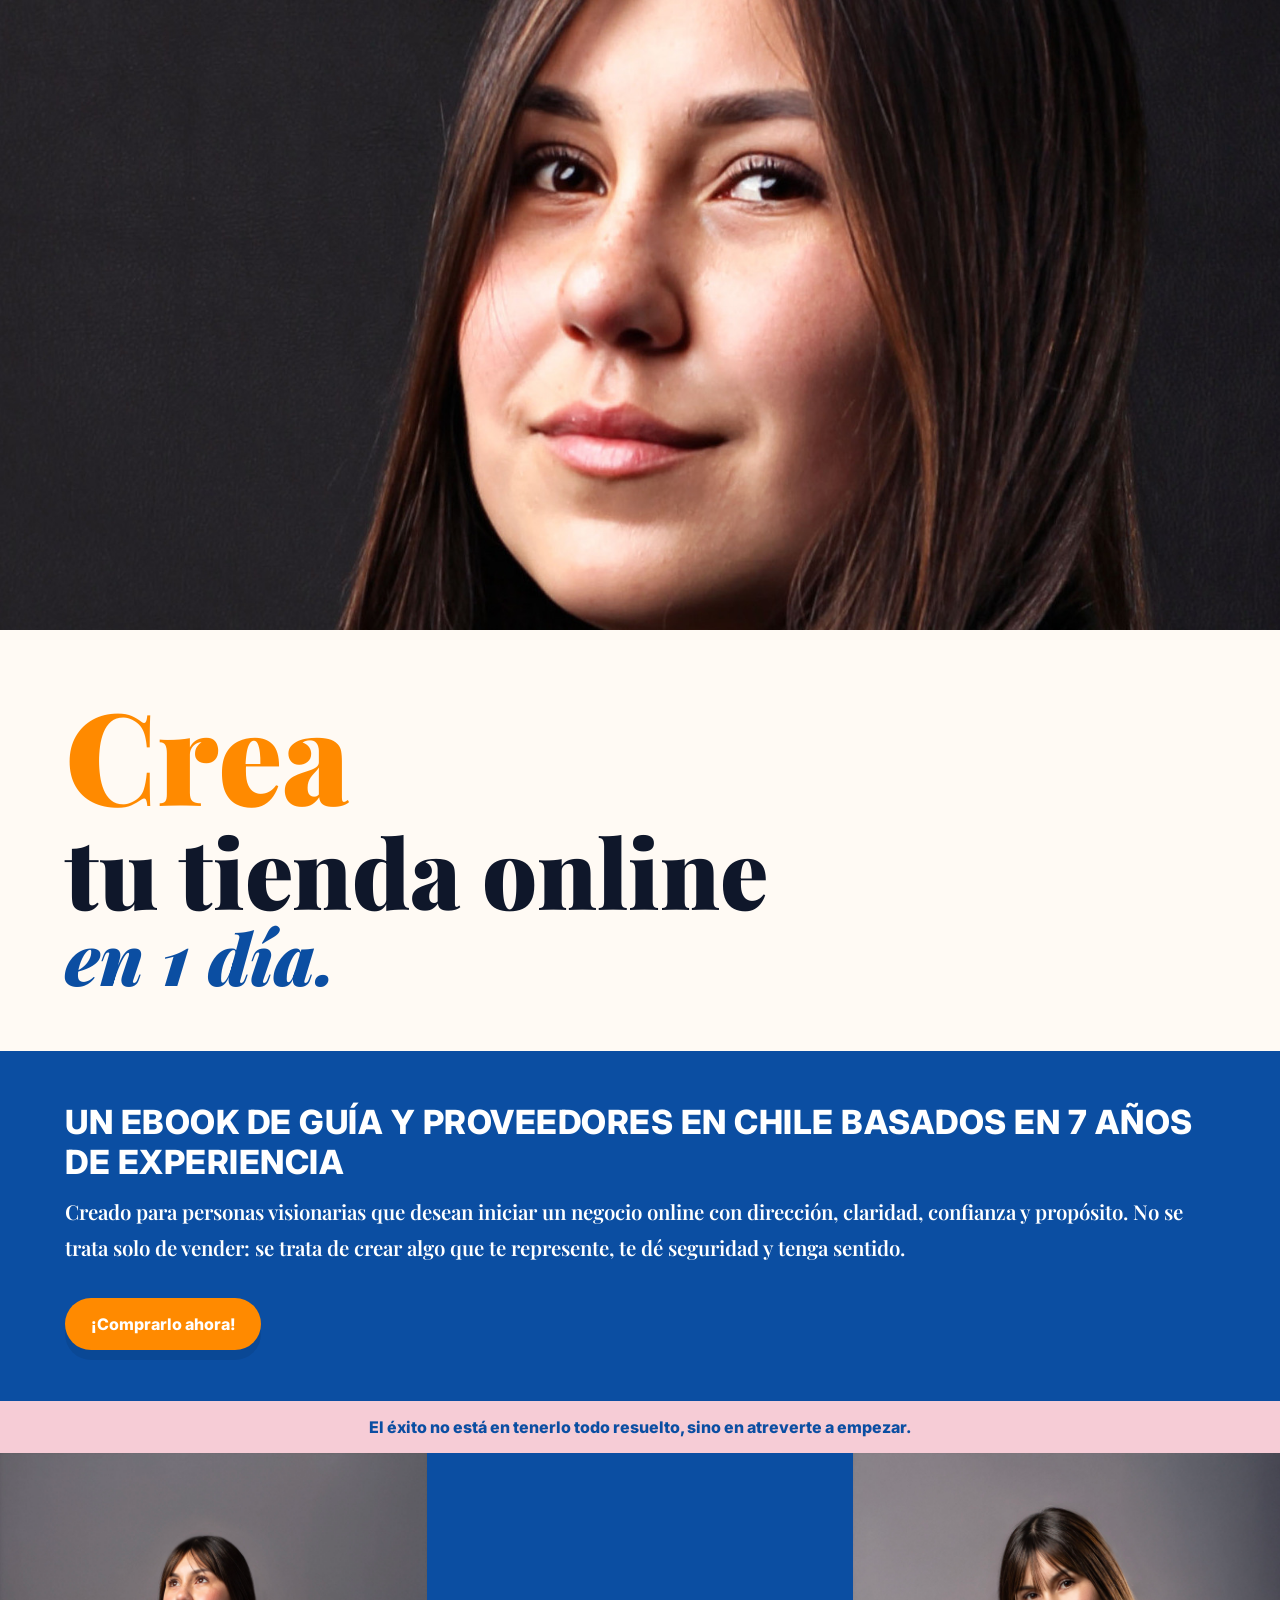
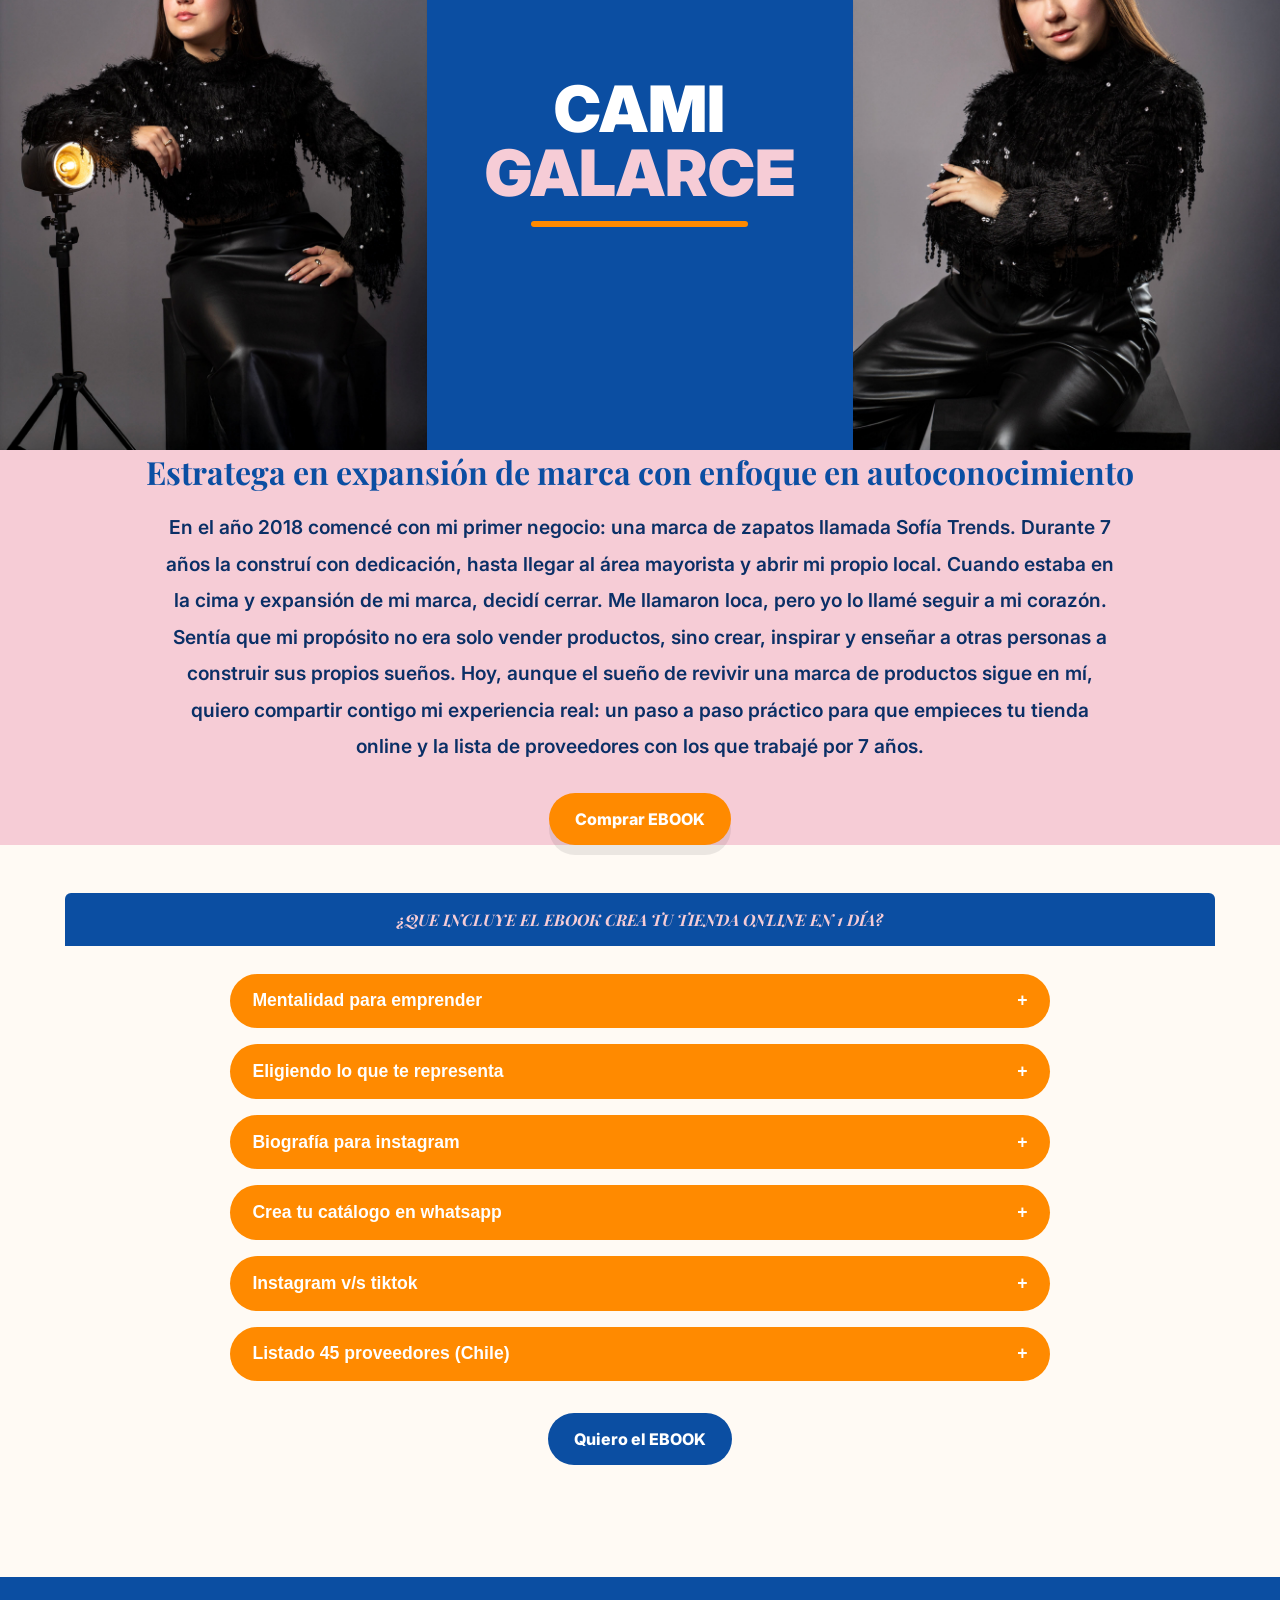
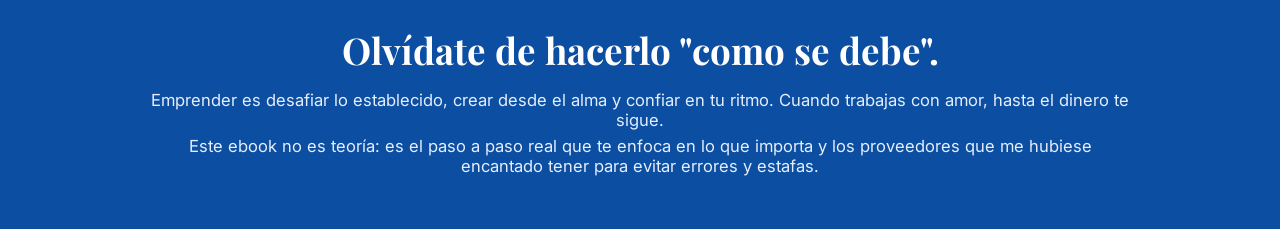
==== index.html @ 48a6717d "Margen y paddin" ====
<!DOCTYPE html>
<html lang="es">

<head>
  <meta charset="UTF-8" />
  <meta name="viewport" content="width=device-width, initial-scale=1" />
  <title>Crea tu tienda online en 1 día</title>
  <link
    href="https://fonts.googleapis.com/css2?family=Playfair+Display:wght@600;700&family=Inter:wght@400;600;700;800&display=swap"
    rel="stylesheet">
  <style>
    :root {
      --azul: #0B4EA2;
      --rosa: #F6CCD6;
      --naranja: #FF8A00;
      --crema: #FFFAF4;
      --crema: #FFFAF4;
      --crema: #FFFAF4;
      --azul-osc: #0A397B;
      --blanco: #ffffff;
      --negro: #0f172a;
      --hero-focus-x: 90%;
    }

    * { box-sizing: border-box }
    html, body { margin: 0; padding: 0 }

    body {
      font-family: 'Inter', system-ui, Segoe UI, Roboto, Arial, sans-serif;
      background: var(--crema);
      color: var(--negro);
    }

    h1, h2, h3 {
      font-family: 'Playfair Display', serif;
      margin: 0
    }

    .wrap { max-width: 1150px; margin-inline: auto;}

    /* ===== HERO ===== */
    .hero {
      position: relative;
      width: 100%;
      height: 70vh;
      overflow: hidden;
    }

    .hero img.bg {
      position: absolute;
      inset: 0;
      width: 100%;
      height: 100%;
      object-fit: cover;
      object-position: var(--hero-focus-x) center;
      z-index: -1;
    }

    /* Elimina overlay y texto superpuesto del hero original */
    .hero::after { display:none !important; }
    .hero .hero-content { display:none !important; }

    /* ===== TEXTO DEBAJO DEL HERO ===== */
    .hero-text {
      text-align: left;
      padding: 3.5rem 0;
      background: transparent;
    }

    .hero-title {
      font-family: 'Playfair Display', serif;
      font-weight: 900;
      line-height: 1.05;
    }
    .hero-title span { display:block; }
    .hero-title .big { font-size: clamp(6rem, 10vw, 8rem); color: var(--naranja); }
    .hero-title .mid { font-size: clamp(4.8rem, 8vw, 6rem); color: #0f172a; }
    .hero-title .script { font-style: italic; font-size: clamp(3rem, 6vw, 4.4rem); color: var(--azul); }

    /* BLOQUE AZUL CON TEXTO Y CTA */
    .blue-block {
      background: var(--azul);
      color: var(--blanco);
      padding: 3.2rem 0
    }

    .blue-block h2 {
      font-family: Inter, system-ui, sans-serif;
      font-weight: 800;
      letter-spacing: .5px;
      text-transform: uppercase;
      font-size: clamp(1.4rem, 2.6vw, 2.2rem);
    }

    .blue-block p {
      font-family: 'Playfair Display', serif;
      font-weight: 600;
      font-size: clamp(1.1rem, 1.6vw, 1.35rem);
      line-height: 1.75;
      margin: .75rem 0 2rem
    }

    .btn {
      display: inline-block;
      padding: 1rem 1.6rem;
      border-radius: 9999px;
      font-weight: 800;
      text-decoration: none
    }

    .btn-orange {
      background: var(--naranja);
      color: var(--blanco);
      box-shadow: 0 10px 0 rgba(0, 0, 0, .08)
    }

    /* BANDA TRES COLUMNAS */

    .strip-top { background: var(--rosa); color: var(--azul); font-weight: 800; text-align: center; padding: 1rem 0 }
    .triptych { display: grid; grid-template-columns: 1fr 1fr 1fr; gap: 0; align-items: stretch }
    .triptych .panel { min-height: 520px }
    .triptych img { width: 100%; height: 100%; object-fit: cover; display: block }
    .triptych .center { background: var(--azul); color: var(--blanco); display: grid; place-items: center; text-align: center }
    .name { font-family: Inter, system-ui, sans-serif; font-weight: 900; line-height: 1; }
    .name .cami { font-size: clamp(2.6rem, 5vw, 4rem); }
    .name .galarce { font-size: clamp(2.6rem, 5vw, 4rem); color: var(--rosa) }
    .swoosh { width: 70%; height: 6px; background: var(--naranja); border-radius: 9999px; margin: 1rem auto 0 }

    /* BLOQUE PÁRRAFO ROSA + CTA */
    .pink-block { background: var(--rosa); }
    .pink-block h3 { color: var(--azul); font-size: clamp(1.5rem, 2.5vw, 2.2rem); text-align: center; margin-bottom: 1rem }
    .pink-block p { color: #0a2f66; font-weight: 600; max-width: 950px; margin: 0 auto 1.75rem; text-align: center; font-size: clamp(1.05rem, 1.5vw, 1.25rem); line-height: 1.9 }
    .pink-block .cta { text-align: center }

    /* SECCIÓN ACORDEÓN NARANJA */
    .accord { padding: 3rem 0; background: var(--crema) }
    .accord .title-band { background: var(--azul); color: var(--rosa); font-style: italic; font-family: 'Playfair Display', serif; font-weight: 700; text-align: center; padding: 1rem 0; border-top-left-radius: 6px; border-top-right-radius: 6px }
    .accord-list { max-width: 820px; margin: 1.75rem auto 0; display: grid; gap: 1rem }
    .acc-item { background: transparent; border: none }
    .acc-btn { width: 100%; background: var(--naranja); color: #fff; border: none; border-radius: 9999px; padding: 1.05rem 1.4rem; font-weight: 800; font-size: 1.1rem; display: flex; align-items: center; justify-content: space-between; cursor: pointer }
    .acc-panel { max-height: 0; overflow: hidden; transition: max-height .3s ease }
    .acc-item[aria-expanded="true"] .acc-panel { max-height: 300px }
    .acc-content { padding: .75rem 1rem 0; color: #1f2937; font-weight: 600 }

    /* CTA AZUL */
    .cta-blue { text-align: center; margin: 2rem 0 }
    .cta-blue .btn { background: var(--azul); color: #fff }

    /* FOOTER AZUL CON PÁRRAFOS */
    .footer-blue { background: var(--azul); color: #e6eefc; padding: 3rem 0; margin-top: 2rem }
    .footer-blue h3 { color: #fff; font-size: clamp(1.8rem, 3vw, 2.3rem); text-align: center; margin: 0 0 1rem }
    .footer-blue p { max-width: 980px; margin: .35rem auto; text-align: center; font-size: clamp(1rem, 1.3vw, 1.15rem); }

    @media (max-width: 900px) {
      .triptych { grid-template-columns: 1fr }
      .triptych .panel { min-height: 380px }
      .hero { height: 60vh }
      .hero-text { padding: 3rem 6%; text-align: center; }
      .hero-title .big { font-size: clamp(7rem, 12vw, 5rem) }
      .hero-title .mid { font-size: clamp(4rem, 9vw, 4rem) }
      .hero-title .script { font-size: clamp(5rem, 8vw, 3rem) }
    }
  </style>
</head>

<body>
  <!-- ===== IMAGEN SUPERIOR ===== -->
  <header class="hero">
    <img src="/1.jpg" alt="Hero" class="bg" />
    <!-- hero-content original oculto por CSS -->
  </header>

  <!-- ===== TEXTO DEBAJO DEL HERO ===== -->
  <section class="hero-text wrap">
    <h1 class="hero-title">
      <span class="big">Crea</span>
      <span class="mid">tu tienda online</span>
      <span class="script">en 1 día.</span>
    </h1>
  </section>

  <!-- BLOQUE AZUL CON TEXTO Y CTA -->
  <section class="blue-block">
    <div class="wrap">
      <h2>UN EBOOK DE GUÍA Y PROVEEDORES EN CHILE BASADOS EN 7 AÑOS DE EXPERIENCIA</h2>
      <p>Creado para personas visionarias que desean iniciar un negocio online con dirección, claridad, confianza y
        propósito. No se trata solo de vender: se trata de crear algo que te represente, te dé seguridad y tenga
        sentido.</p>
      <a href="#comprar" class="btn btn-orange">¡Comprarlo ahora!</a>
    </div>
  </section>

  <!-- BANDA CON TRES COLUMNAS -->
  <section class="strip">
    <div class="strip-top">El éxito no está en tenerlo todo resuelto, sino en atreverte a empezar.</div>
    <div class="triptych">
      <div class="panel left"><img src="2.jpg" alt="Autora 1"></div>
      <div class="panel center">
        <div>
          <div class="name">
            <div class="cami">CAMI</div>
            <div class="galarce">GALARCE</div>
          </div>
          <div class="swoosh"></div>
        </div>
      </div>
      <div class="panel right"><img src="3.jpg" alt="Autora 2"></div>
    </div>
  </section>

  <!-- BLOQUE ROSA CON PÁRRAFO Y CTA -->
  <section class="pink-block">
    <div class="wrap">
      <h3>Estratega en expansión de marca con enfoque en autoconocimiento</h3>
      <p>En el año 2018 comencé con mi primer negocio: una marca de zapatos llamada Sofía Trends. Durante 7 años la
        construí con dedicación, hasta llegar al área mayorista y abrir mi propio local. Cuando estaba en la cima y
        expansión de mi marca, decidí cerrar. Me llamaron loca, pero yo lo llamé seguir a mi corazón. Sentía que mi
        propósito no era solo vender productos, sino crear, inspirar y enseñar a otras personas a construir sus propios
        sueños. Hoy, aunque el sueño de revivir una marca de productos sigue en mí, quiero compartir contigo mi
        experiencia real: un paso a paso práctico para que empieces tu tienda online y la lista de proveedores con los
        que trabajé por 7 años.</p>
      <div class="cta"><a href="#comprar" class="btn btn-orange">Comprar EBOOK</a></div>
    </div>
  </section>

  <!-- SECCIÓN: ¿QUÉ INCLUYE? CON BANNERS DESPLEGABLES NARANJA -->
  <section class="accord" id="temas">
    <div class="wrap">
      <div class="title-band"><em>¿QUE INCLUYE EL EBOOK CREA TU TIENDA ONLINE EN 1 DÍA?</em></div>
      <div class="accord-list" id="accordion">
        <!-- 1 -->
        <div class="acc-item" aria-expanded="false">
          <button class="acc-btn" aria-controls="pa1" aria-expanded="false">Mentalidad para emprender
            <span>+</span></button>
          <div class="acc-panel" id="pa1">
            <div class="acc-content">Descubre la base de todo negocio: tu actitud. Aprenderás a calmar la mente, tomar
              decisiones desde la confianza y conectar antes de vender.</div>
          </div>
        </div>
        <!-- 2 -->
        <div class="acc-item" aria-expanded="false">
          <button class="acc-btn" aria-controls="pa2" aria-expanded="false">Eligiendo lo que te representa
            <span>+</span></button>
          <div class="acc-panel" id="pa2">
            <div class="acc-content">Preguntas clave para definir qué vas a vender, cómo y por qué. Crea una tienda que
              te motive cada día.</div>
          </div>
        </div>
        <!-- 3 -->
        <div class="acc-item" aria-expanded="false">
          <button class="acc-btn" aria-controls="pa3" aria-expanded="false">Biografía para instagram
            <span>+</span></button>
          <div class="acc-panel" id="pa3">
            <div class="acc-content">Aprende a escribir una bio estratégica y atractiva que muestre tu esencia, conecte
              con tu cliente y te ayude a vender desde la primera impresión.</div>
          </div>
        </div>
        <!-- 4 -->
        <div class="acc-item" aria-expanded="false">
          <button class="acc-btn" aria-controls="pa4" aria-expanded="false">Crea tu catálogo en whatsapp
            <span>+</span></button>
          <div class="acc-panel" id="pa4">
            <div class="acc-content">Crea tu propio catálogo paso a paso para mostrar tus productos y vender de forma
              directa, rápida y organizada.</div>
          </div>
        </div>
        <!-- 5 -->
        <div class="acc-item" aria-expanded="false">
          <button class="acc-btn" aria-controls="pa5" aria-expanded="false">Instagram v/s tiktok <span>+</span></button>
          <div class="acc-panel" id="pa5">
            <div class="acc-content">Entiende las diferencias clave entre ambas plataformas para elegir la mejor
              estrategia según tu producto, audiencia y tiempo disponible.</div>
          </div>
        </div>
        <!-- 6 -->
        <div class="acc-item" aria-expanded="false">
          <button class="acc-btn" aria-controls="pa5" aria-expanded="false">Listado 45 proveedores (Chile)
            <span>+</span></button>
          <div class="acc-panel" id="pa5">
            <div class="acc-content">Accede a una lista exclusiva de proveedores confiables en distintas áreas: belleza,
              moda, accesorios y más. Fruto de 7 años de experiencia.</div>
          </div>
        </div>
      </div>

      <div class="cta-blue"><a href="#comprar" class="btn">Quiero el EBOOK</a></div>
    </div>
  </section>

  <!-- BLOQUE AZUL FINAL SIN TESTIMONIOS -->
  <section class="footer-blue">
    <div class="wrap">
      <h3>Olvídate de hacerlo "como se debe".</h3>
      <p>Emprender es desafiar lo establecido, crear desde el alma y confiar en tu ritmo. Cuando trabajas con amor,
        hasta el dinero te sigue.</p>
      <p>Este ebook no es teoría: es el paso a paso real que te enfoca en lo que importa y los proveedores que me
        hubiese encantado tener para evitar errores y estafas.</p>
    </div>
  </section>

  <!-- CTA de compra ancla -->
  <div id="comprar"></div>

  <script>
    const items = document.querySelectorAll('.acc-item');
    items.forEach(item => {
      const btn = item.querySelector('.acc-btn');
      const panel = item.querySelector('.acc-panel');
      function toggle() {
        const wasOpen = item.getAttribute('aria-expanded') === 'true';
        items.forEach(i => { i.setAttribute('aria-expanded', 'false'); i.querySelector('.acc-btn').setAttribute('aria-expanded', 'false'); i.querySelector('.acc-panel').style.maxHeight = 0; i.querySelector('.acc-btn span').textContent = '+'; });
        if (!wasOpen) {
          item.setAttribute('aria-expanded', 'true');
          btn.setAttribute('aria-expanded', 'true');
          panel.style.maxHeight = panel.scrollHeight + 'px';
          btn.querySelector('span').textContent = '–';
        }
      }
      btn.addEventListener('click', toggle);
      btn.addEventListener('keydown', e => { if (e.key === 'Enter' || e.key === ' ') { e.preventDefault(); toggle(); } });
      panel.style.maxHeight = 0;
    });
  </script>
</body>

</html>
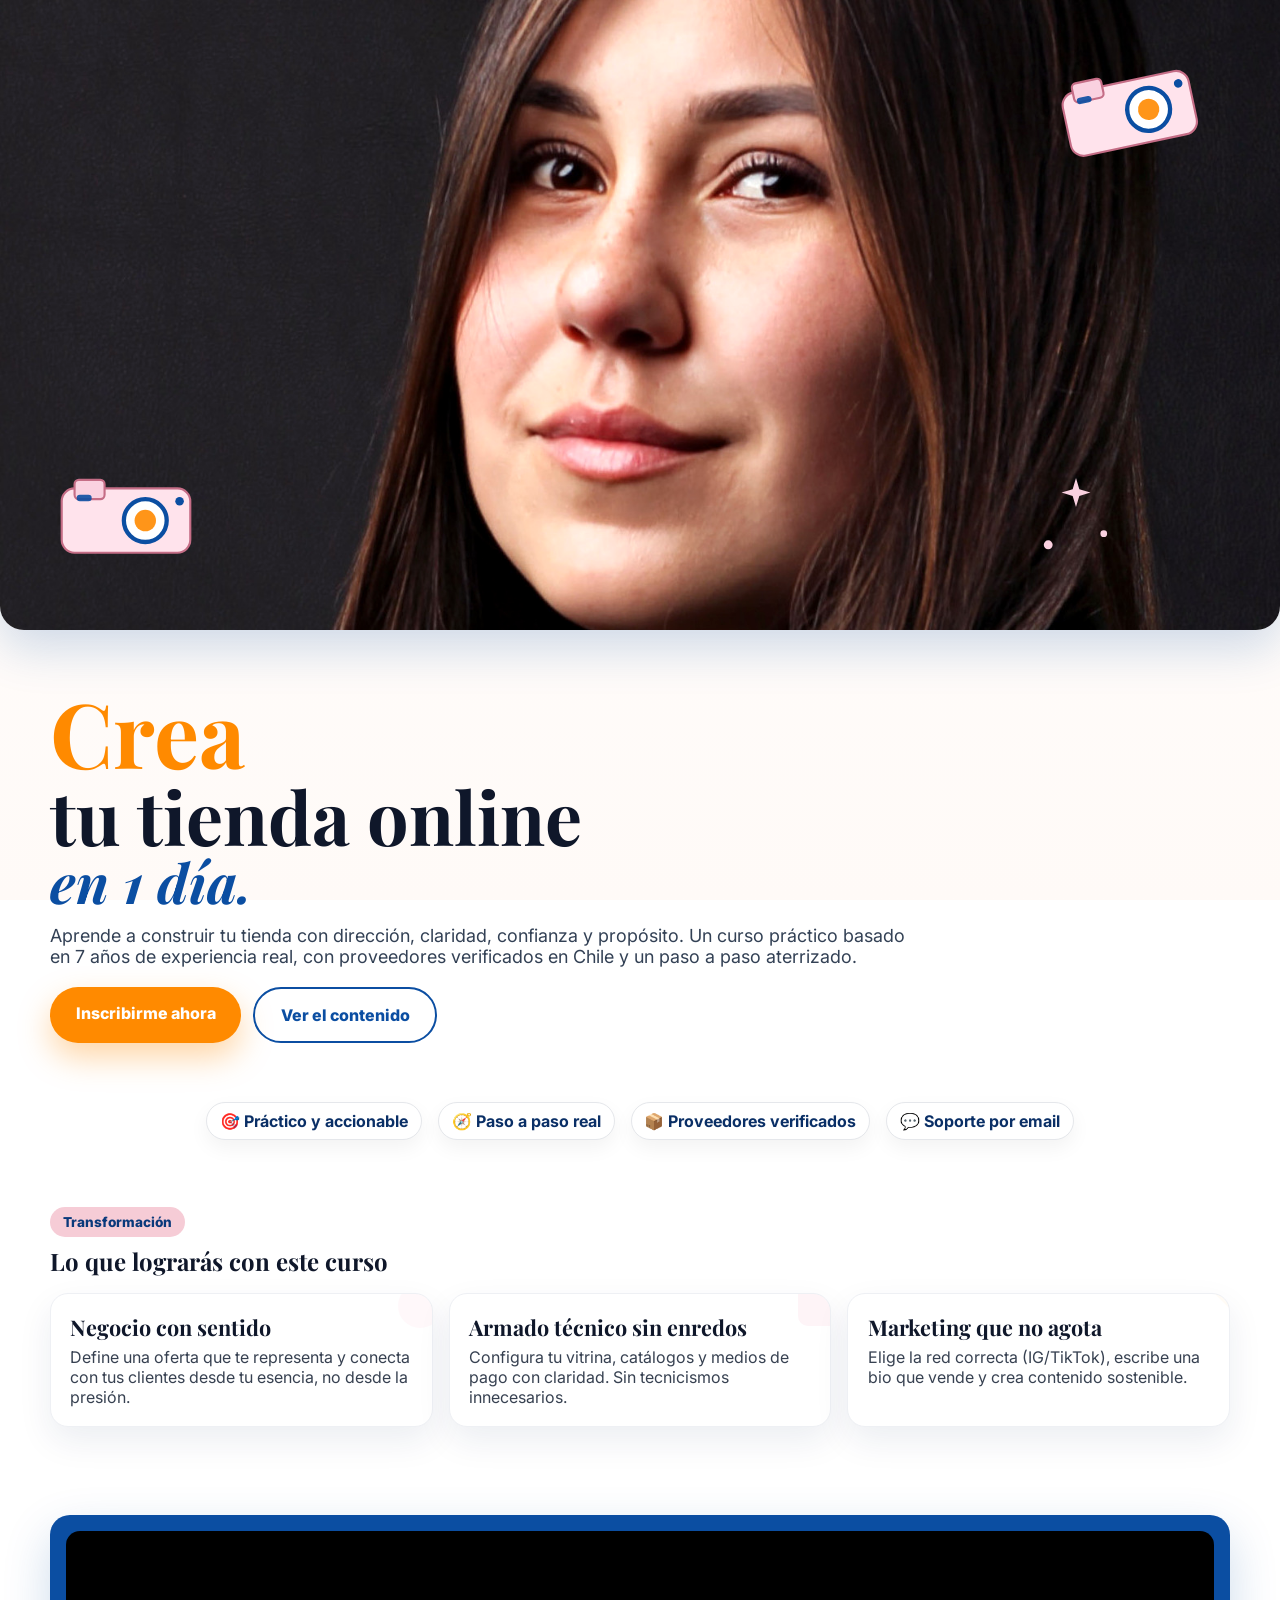
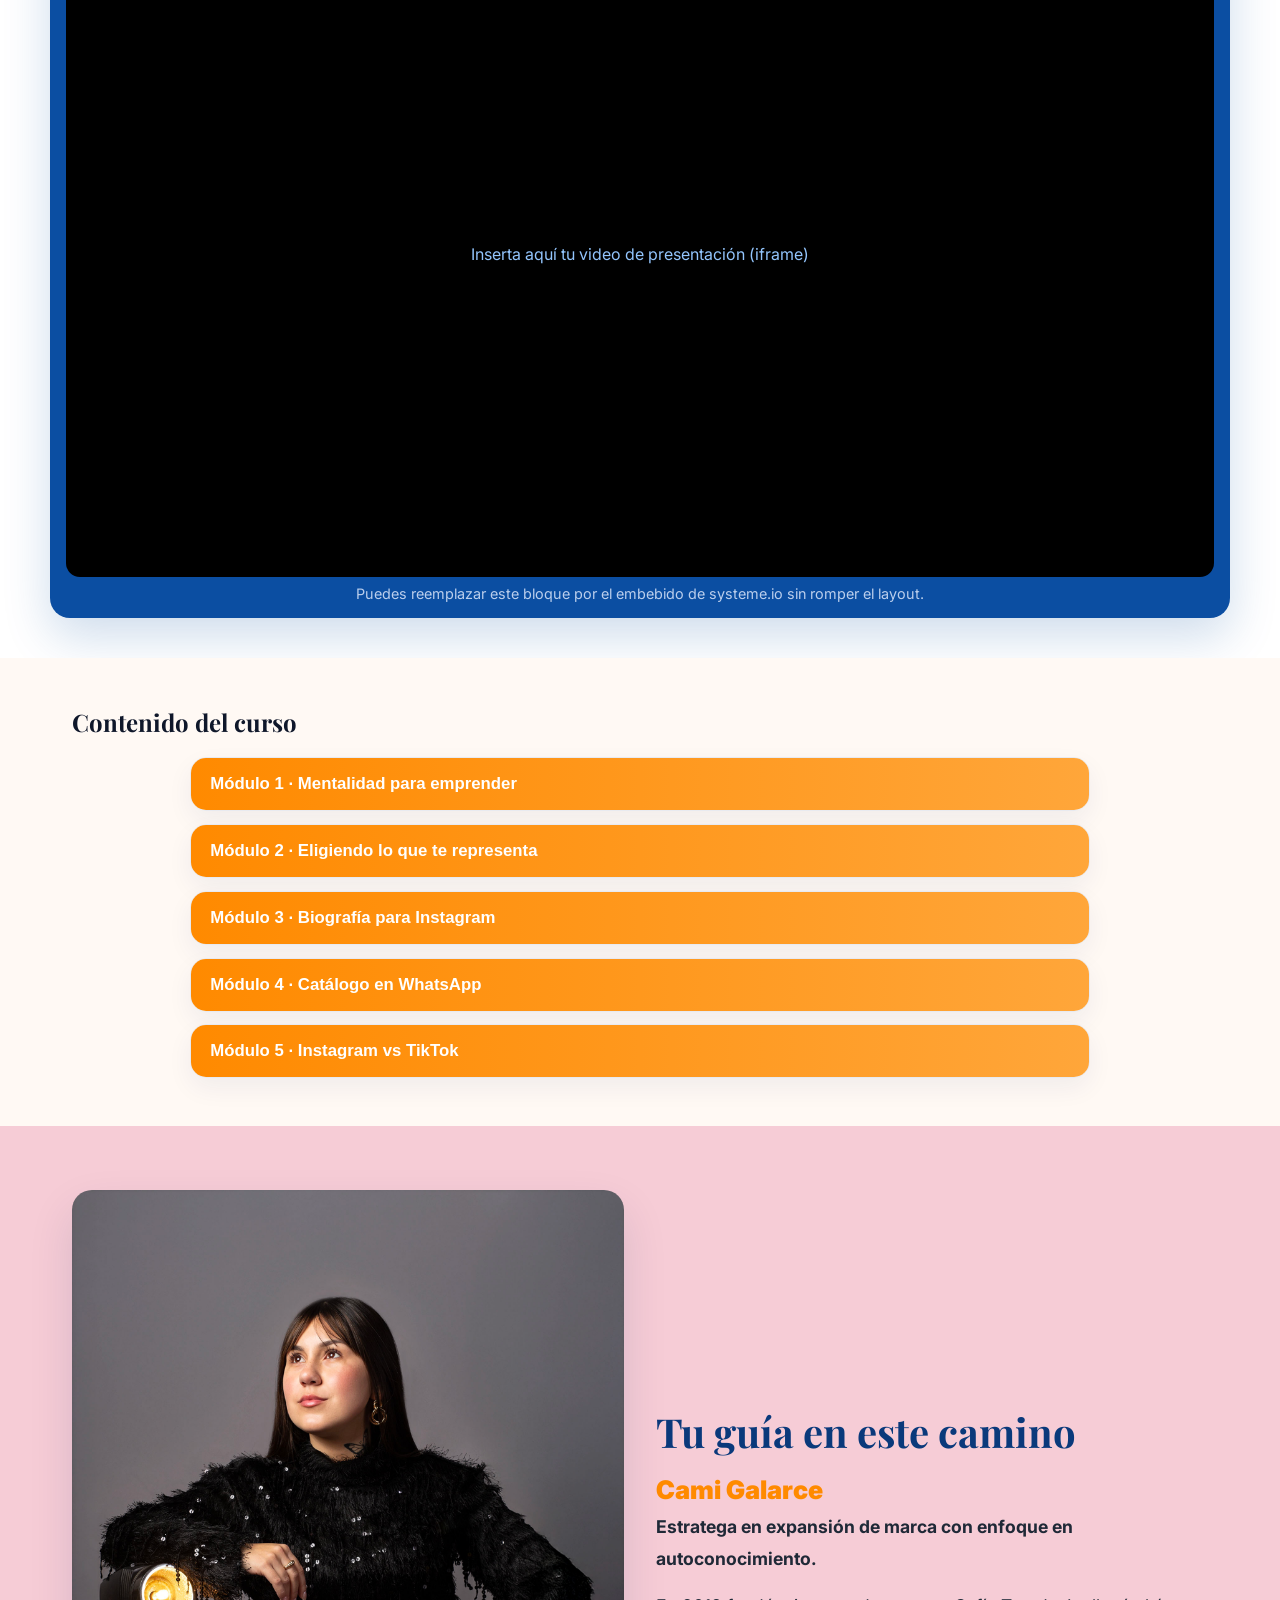
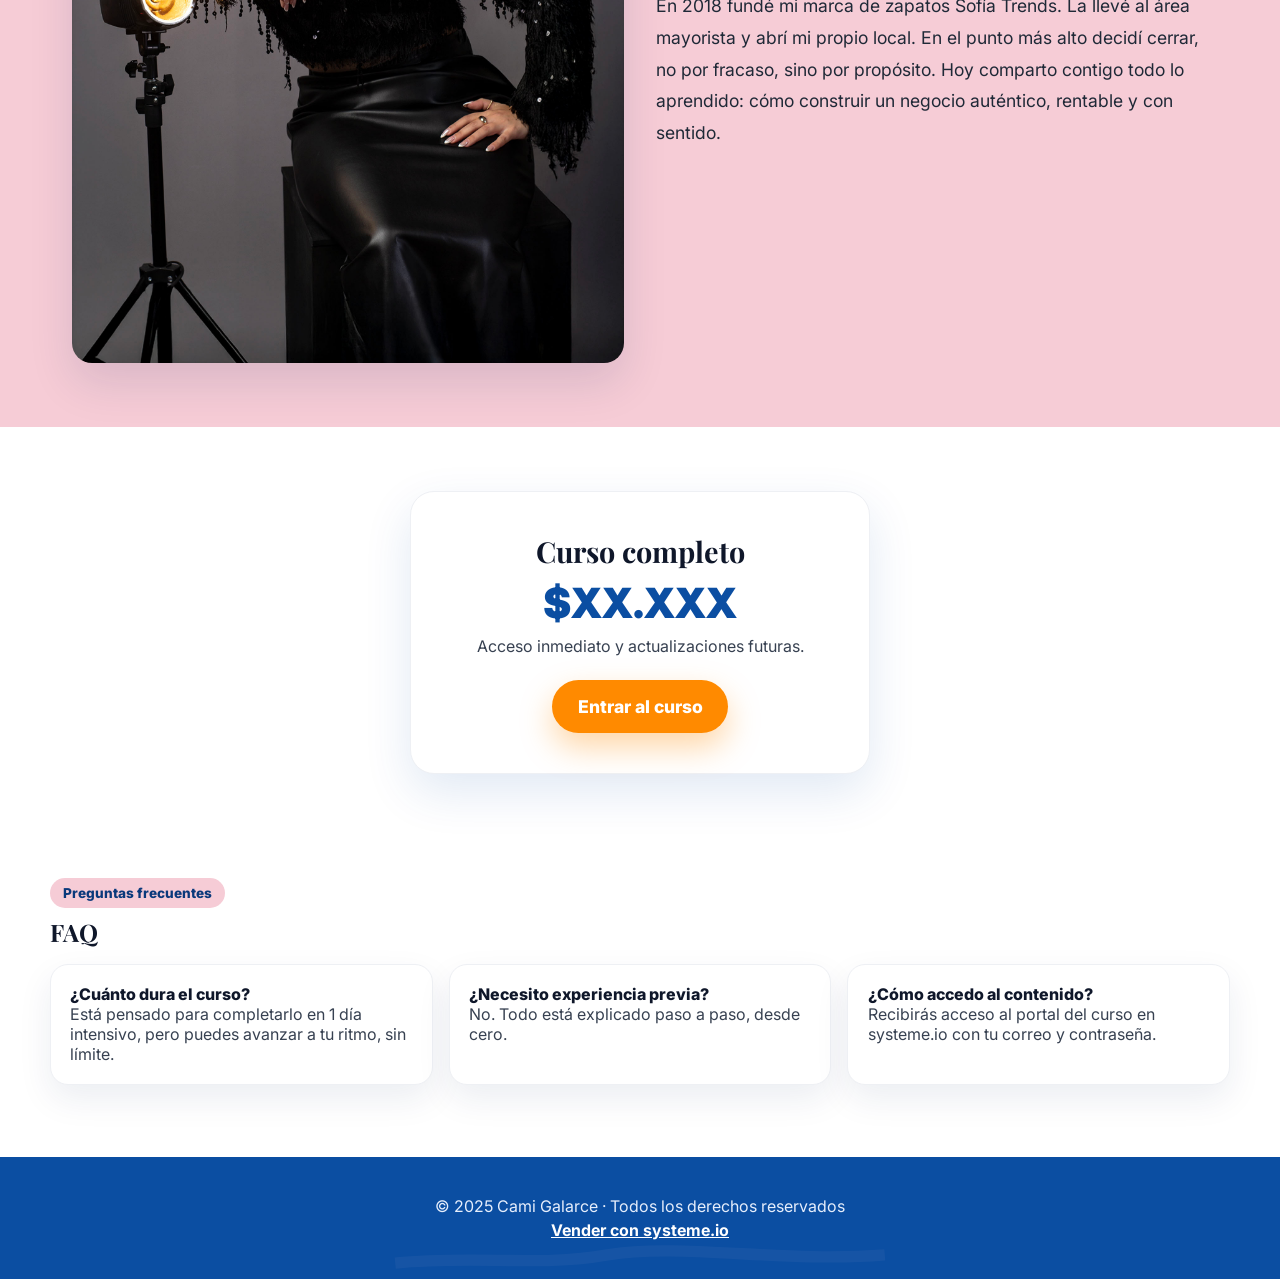
==== commit b885516f: "Diseño completo" ====
--- a/index.html
+++ b/index.html
@@ -1,326 +1,370 @@
 <!DOCTYPE html>
 <html lang="es">
-
 <head>
   <meta charset="UTF-8" />
   <meta name="viewport" content="width=device-width, initial-scale=1" />
-  <title>Crea tu tienda online en 1 día</title>
-  <link
-    href="https://fonts.googleapis.com/css2?family=Playfair+Display:wght@600;700&family=Inter:wght@400;600;700;800&display=swap"
-    rel="stylesheet">
+  <title>Crea tu tienda online en 1 día — Curso</title>
+
+  <!-- Tipografías -->
+  <link href="https://fonts.googleapis.com/css2?family=Playfair+Display:wght@600;700&family=Inter:wght@400;500;600;700;800&display=swap" rel="stylesheet">
+
   <style>
-    :root {
-      --azul: #0B4EA2;
-      --rosa: #F6CCD6;
-      --naranja: #FF8A00;
-      --crema: #FFFAF4;
-      --crema: #FFFAF4;
-      --crema: #FFFAF4;
-      --azul-osc: #0A397B;
-      --blanco: #ffffff;
-      --negro: #0f172a;
-      --hero-focus-x: 90%;
-    }
-
-    * { box-sizing: border-box }
-    html, body { margin: 0; padding: 0 }
-
-    body {
-      font-family: 'Inter', system-ui, Segoe UI, Roboto, Arial, sans-serif;
-      background: var(--crema);
-      color: var(--negro);
-    }
-
-    h1, h2, h3 {
-      font-family: 'Playfair Display', serif;
-      margin: 0
-    }
-
-    .wrap { max-width: 1150px; margin-inline: auto;}
-
-    /* ===== HERO ===== */
-    .hero {
-      position: relative;
-      width: 100%;
-      height: 70vh;
-      overflow: hidden;
-    }
-
-    .hero img.bg {
-      position: absolute;
-      inset: 0;
-      width: 100%;
-      height: 100%;
-      object-fit: cover;
-      object-position: var(--hero-focus-x) center;
-      z-index: -1;
-    }
-
-    /* Elimina overlay y texto superpuesto del hero original */
-    .hero::after { display:none !important; }
-    .hero .hero-content { display:none !important; }
-
-    /* ===== TEXTO DEBAJO DEL HERO ===== */
-    .hero-text {
-      text-align: left;
-      padding: 3.5rem 0;
-      background: transparent;
-    }
-
-    .hero-title {
-      font-family: 'Playfair Display', serif;
-      font-weight: 900;
-      line-height: 1.05;
-    }
-    .hero-title span { display:block; }
-    .hero-title .big { font-size: clamp(6rem, 10vw, 8rem); color: var(--naranja); }
-    .hero-title .mid { font-size: clamp(4.8rem, 8vw, 6rem); color: #0f172a; }
-    .hero-title .script { font-style: italic; font-size: clamp(3rem, 6vw, 4.4rem); color: var(--azul); }
-
-    /* BLOQUE AZUL CON TEXTO Y CTA */
-    .blue-block {
-      background: var(--azul);
-      color: var(--blanco);
-      padding: 3.2rem 0
-    }
-
-    .blue-block h2 {
-      font-family: Inter, system-ui, sans-serif;
-      font-weight: 800;
-      letter-spacing: .5px;
-      text-transform: uppercase;
-      font-size: clamp(1.4rem, 2.6vw, 2.2rem);
-    }
-
-    .blue-block p {
-      font-family: 'Playfair Display', serif;
-      font-weight: 600;
-      font-size: clamp(1.1rem, 1.6vw, 1.35rem);
-      line-height: 1.75;
-      margin: .75rem 0 2rem
-    }
-
-    .btn {
-      display: inline-block;
-      padding: 1rem 1.6rem;
-      border-radius: 9999px;
-      font-weight: 800;
-      text-decoration: none
-    }
-
-    .btn-orange {
-      background: var(--naranja);
-      color: var(--blanco);
-      box-shadow: 0 10px 0 rgba(0, 0, 0, .08)
-    }
-
-    /* BANDA TRES COLUMNAS */
-
-    .strip-top { background: var(--rosa); color: var(--azul); font-weight: 800; text-align: center; padding: 1rem 0 }
-    .triptych { display: grid; grid-template-columns: 1fr 1fr 1fr; gap: 0; align-items: stretch }
-    .triptych .panel { min-height: 520px }
-    .triptych img { width: 100%; height: 100%; object-fit: cover; display: block }
-    .triptych .center { background: var(--azul); color: var(--blanco); display: grid; place-items: center; text-align: center }
-    .name { font-family: Inter, system-ui, sans-serif; font-weight: 900; line-height: 1; }
-    .name .cami { font-size: clamp(2.6rem, 5vw, 4rem); }
-    .name .galarce { font-size: clamp(2.6rem, 5vw, 4rem); color: var(--rosa) }
-    .swoosh { width: 70%; height: 6px; background: var(--naranja); border-radius: 9999px; margin: 1rem auto 0 }
-
-    /* BLOQUE PÁRRAFO ROSA + CTA */
-    .pink-block { background: var(--rosa); }
-    .pink-block h3 { color: var(--azul); font-size: clamp(1.5rem, 2.5vw, 2.2rem); text-align: center; margin-bottom: 1rem }
-    .pink-block p { color: #0a2f66; font-weight: 600; max-width: 950px; margin: 0 auto 1.75rem; text-align: center; font-size: clamp(1.05rem, 1.5vw, 1.25rem); line-height: 1.9 }
-    .pink-block .cta { text-align: center }
-
-    /* SECCIÓN ACORDEÓN NARANJA */
-    .accord { padding: 3rem 0; background: var(--crema) }
-    .accord .title-band { background: var(--azul); color: var(--rosa); font-style: italic; font-family: 'Playfair Display', serif; font-weight: 700; text-align: center; padding: 1rem 0; border-top-left-radius: 6px; border-top-right-radius: 6px }
-    .accord-list { max-width: 820px; margin: 1.75rem auto 0; display: grid; gap: 1rem }
-    .acc-item { background: transparent; border: none }
-    .acc-btn { width: 100%; background: var(--naranja); color: #fff; border: none; border-radius: 9999px; padding: 1.05rem 1.4rem; font-weight: 800; font-size: 1.1rem; display: flex; align-items: center; justify-content: space-between; cursor: pointer }
-    .acc-panel { max-height: 0; overflow: hidden; transition: max-height .3s ease }
-    .acc-item[aria-expanded="true"] .acc-panel { max-height: 300px }
-    .acc-content { padding: .75rem 1rem 0; color: #1f2937; font-weight: 600 }
-
-    /* CTA AZUL */
-    .cta-blue { text-align: center; margin: 2rem 0 }
-    .cta-blue .btn { background: var(--azul); color: #fff }
-
-    /* FOOTER AZUL CON PÁRRAFOS */
-    .footer-blue { background: var(--azul); color: #e6eefc; padding: 3rem 0; margin-top: 2rem }
-    .footer-blue h3 { color: #fff; font-size: clamp(1.8rem, 3vw, 2.3rem); text-align: center; margin: 0 0 1rem }
-    .footer-blue p { max-width: 980px; margin: .35rem auto; text-align: center; font-size: clamp(1rem, 1.3vw, 1.15rem); }
-
-    @media (max-width: 900px) {
-      .triptych { grid-template-columns: 1fr }
-      .triptych .panel { min-height: 380px }
-      .hero { height: 60vh }
-      .hero-text { padding: 3rem 6%; text-align: center; }
-      .hero-title .big { font-size: clamp(7rem, 12vw, 5rem) }
-      .hero-title .mid { font-size: clamp(4rem, 9vw, 4rem) }
-      .hero-title .script { font-size: clamp(5rem, 8vw, 3rem) }
+    :root{
+      --azul:#0B4EA2;
+      --rosa:#F6CCD6;
+      --naranja:#FF8A00;
+      --crema:#FFF9F4;
+      --azul-osc:#0A397B;
+      --blanco:#ffffff;
+      --negro:#0f172a;
+      --hero-focus-x:88%;
+      --shadow: 0 18px 48px rgba(11,78,162,.20);
+      --radius-xl: 24px;
+    }
+    *{box-sizing:border-box}
+    html,body{margin:0;padding:0}
+    body{
+      font-family:'Inter',system-ui,Segoe UI,Roboto,Arial,sans-serif;
+      color:var(--negro);
+      background:
+       radial-gradient(1200px 600px at 15% -10%, rgba(246,204,214,.35), transparent),
+       radial-gradient(900px 500px at 110% 10%, rgba(11,78,162,.10), transparent),
+       linear-gradient(180deg,#fff,#fffaf7);
+      background-attachment: fixed;
+      -webkit-font-smoothing: antialiased;
+      -moz-osx-font-smoothing: grayscale;
+    }
+    h1,h2,h3{font-family:'Playfair Display',serif;margin:0;color:#0f172a}
+    p{margin:0}
+    .wrap{max-width:1180px;margin-inline:auto;padding:0 22px}
+
+    /* Utils */
+    .btn{display:inline-block;padding:1rem 1.6rem;border-radius:9999px;font-weight:800;text-decoration:none;transition:transform .12s ease, box-shadow .25s ease}
+    .btn:active{transform:translateY(1px)}
+    .btn-primary{background:var(--naranja);color:#fff;box-shadow:0 14px 32px rgba(255,138,0,.35)}
+    .btn-primary:hover{box-shadow:0 18px 44px rgba(255,138,0,.45)}
+    .btn-ghost{border:2px solid var(--azul);color:var(--azul);background:transparent}
+    .btn-ghost:hover{background:var(--azul);color:#fff}
+    .tag{display:inline-block;font-weight:800;background:var(--rosa);color:var(--azul-osc);padding:.45rem .8rem;border-radius:9999px;font-size:.85rem}
+
+    /* ---------------- HERO ---------------- */
+    .hero{
+      position:relative;
+      width:100%;
+      height:70vh;
+      overflow:hidden;
+      border-bottom-left-radius:var(--radius-xl);
+      border-bottom-right-radius:var(--radius-xl);
+      box-shadow:var(--shadow);
+      isolation:isolate;
+    }
+    .hero img{
+      width:100%;height:100%;object-fit:cover;object-position:var(--hero-focus-x) center;display:block;
+      transform:scale(1.02);
+      filter:saturate(1.02) contrast(1.03);
+    }
+    .hero .decor{position:absolute;inset:0;pointer-events:none;z-index:2}
+    .float{animation: float 7s ease-in-out infinite}
+    .float2{animation: float 8.5s ease-in-out infinite reverse}
+    @keyframes float{0%{transform:translateY(0)}50%{transform:translateY(-8px)}100%{transform:translateY(0)}}
+
+    .hero-text{padding:3.5rem 0 2.5rem}
+    .hero-title{font-weight:700;line-height:1.03}
+    .hero-title span{display:block}
+    .hero-title .big{font-size:clamp(3rem,7vw,6.6rem);color:var(--naranja)}
+    .hero-title .mid{font-size:clamp(2.4rem,6vw,4.6rem);color:#0f172a}
+    .hero-title .script{font-style:italic;font-size:clamp(1.7rem,5vw,3.4rem);color:var(--azul)}
+
+    .lead{margin-top:.9rem;color:#334155;font-size:1.125rem;max-width:860px}
+    .cta-row{display:flex;gap:.75rem;flex-wrap:wrap;margin-top:1.25rem}
+
+    /* ---------------- TRUST BAR ---------------- */
+    .trust{padding:1.2rem 0;background:#fff}
+    .trust .row{display:flex;gap:1rem;flex-wrap:wrap;align-items:center;justify-content:center}
+    .trust .pill{display:flex;align-items:center;gap:.5rem;background:#fff;border:1px solid #e5e7eb;border-radius:9999px;padding:.5rem .8rem;font-weight:700;color:#0a2f66;box-shadow:0 8px 20px rgba(0,0,0,.05)}
+
+    /* ---------------- BENEFICIOS ---------------- */
+    .benefits{padding:3rem 0}
+    .grid-3{display:grid;grid-template-columns:repeat(3,1fr);gap:1rem}
+    .card{background:#fff;border:1px solid #eef0f4;border-radius:18px;padding:1.2rem;box-shadow:0 14px 34px rgba(15,36,94,.08);position:relative;overflow:hidden}
+    .card h3{font-size:1.35rem;margin-bottom:.35rem}
+    .card p{color:#374151}
+    .corner-svg{position:absolute;right:-18px;top:-18px;opacity:.25}
+
+    /* ---------------- VIDEO / MOCKUP ---------------- */
+    .video{padding:2.5rem 0}
+    .mock{background:#0b4ea2;padding:1rem;border-radius:20px;color:#e6eeff;box-shadow:var(--shadow)}
+    .mock-inner{background:#000;border-radius:14px;aspect-ratio:16/9;display:grid;place-items:center;overflow:hidden}
+    .mock-note{font-size:.9rem;opacity:.8;text-align:center;margin-top:.5rem}
+
+    /* ---------------- CURRÍCULO ---------------- */
+    .curriculum{padding:3rem 0;background:var(--crema)}
+    .accordion{max-width:900px;margin:1.2rem auto 0;display:grid;gap:.8rem}
+    .acc-item{background:#fff;border:1px solid #e8eaf0;border-radius:16px;overflow:hidden;box-shadow:0 10px 26px rgba(15,36,94,.06)}
+    .acc-btn{width:100%;text-align:left;background:linear-gradient(90deg,var(--naranja),#ffa63a);color:#fff;border:none;display:flex;justify-content:space-between;align-items:center;padding:1rem 1.2rem;font-weight:800;font-size:1.05rem;cursor:pointer}
+    .acc-btn span.icon{inline-size:1.2rem;block-size:1.2rem;display:inline-grid;place-items:center;border-radius:9999px;border:2px solid #fff;font-weight:900}
+    .acc-panel{max-height:0;overflow:hidden;transition:max-height .35s ease;background:#fff}
+    .acc-content{padding:.9rem 1.2rem 1.2rem;color:#334155}
+    .acc-item[aria-expanded="true"] .acc-panel{max-height:420px}
+
+    /* Tu guía */
+    .guide{background:var(--rosa);padding:4rem 0}
+    .guide-inner{display:grid;grid-template-columns:1fr 1fr;gap:2rem;align-items:center}
+    .guide img{width:100%;border-radius:20px;box-shadow:0 20px 45px rgba(15,36,94,.12)}
+    .guide-text h2{font-size:2.5rem;margin-bottom:1rem;color:var(--azul-osc)}
+    .guide-text p{font-size:1.1rem;line-height:1.8;color:#1f2937}
+    .guide-text .name{font-size:1.6rem;font-weight:900;margin-bottom:.4rem;color:var(--naranja)}
+
+    /* Plan */
+    .pricing{padding:4rem 0;text-align:center}
+    .plan{background:#fff;border:1px solid #eef0f4;border-radius:24px;padding:2.5rem;max-width:460px;margin:auto;box-shadow:0 18px 48px rgba(11,78,162,.12)}
+    .plan h3{font-size:1.8rem;margin-bottom:.5rem}
+    .plan .price{font-weight:900;font-size:2.6rem;color:var(--azul);margin:.5rem 0}
+    .plan p{color:#374151;font-size:1rem;margin-bottom:1.5rem}
+    .plan .btn{font-size:1.1rem}
+    /* ---------------- FAQ ---------------- */
+    .faq{padding:2.5rem 0}
+    .faq .q{font-weight:800}
+    .faq .a{color:#374151}
+
+    /* ---------------- FOOTER ---------------- */
+    footer{padding:2.2rem 0;background:var(--azul);color:#e6eefc;margin-top:2rem;position:relative;overflow:hidden}
+    footer .tape{position:absolute;inset:0;opacity:.22}
+    footer p{margin:.25rem 0;text-align:center}
+
+    /* ---------------- SVG decoratives ---------------- */
+    .sparkle{position:absolute;right:12px;top:12px;opacity:.9}
+    .corner-svg{position:absolute;right:-18px;top:-18px;opacity:.25}
+
+    /* ---------------- Reveal ---------------- */
+    .reveal{opacity:0;transform:translateY(14px);transition:opacity .6s ease, transform .6s ease}
+    .reveal.visible{opacity:1;transform:translateY(0)}
+
+    /* ---------------- Responsive ---------------- */
+    @media (max-width: 1024px){
+      .grid-3{grid-template-columns:1fr 1fr}
+      .plans{grid-template-columns:1fr 1fr}
+    }
+    @media (max-width: 820px){
+      .author-card{grid-template-columns:100px 1fr}
+      .author-avatar{width:100px;height:100px;border-radius:12px}
+    }
+    @media (max-width: 720px){
+      .grid-3{grid-template-columns:1fr}
+      .plans{grid-template-columns:1fr}
+      .hero{height:58vh}
+      .hero-text{padding:2.2rem 0 1.4rem}
     }
   </style>
 </head>
-
 <body>
-  <!-- ===== IMAGEN SUPERIOR ===== -->
-  <header class="hero">
-    <img src="/1.jpg" alt="Hero" class="bg" />
-    <!-- hero-content original oculto por CSS -->
+
+  <!-- ================= HERO ================= -->
+  <header class="hero reveal">
+    <img src="1.jpg" alt="Hero del curso" />
+    <div class="decor" aria-hidden="true">
+      <!-- Cámara retro izquierda -->
+      <svg class="float" width="150" height="110" viewBox="0 0 140 100" fill="none" xmlns="http://www.w3.org/2000/svg" style="position:absolute; left:4%; bottom:10%;">
+        <rect x="10" y="28" width="120" height="60" rx="12" fill="#FFE3EC" stroke="#C56D86" stroke-width="2"/>
+        <rect x="22" y="20" width="28" height="18" rx="4" fill="#FAD1E0" stroke="#C56D86" stroke-width="2"/>
+        <circle cx="88" cy="58" r="20" fill="#FFFFFF" stroke="#0B4EA2" stroke-width="4"/>
+        <circle cx="88" cy="58" r="10" fill="#FF8A00" opacity=".9"/>
+        <rect x="24" y="34" width="14" height="6" rx="3" fill="#0B4EA2" opacity=".9"/>
+        <circle cx="120" cy="40" r="4" fill="#0B4EA2"/>
+      </svg>
+      <!-- Cámara retro derecha -->
+      <svg class="float2" width="150" height="110" viewBox="0 0 140 100" fill="none" xmlns="http://www.w3.org/2000/svg" style="position:absolute; right:6%; top:8%; transform:rotate(-12deg)">
+        <rect x="10" y="28" width="120" height="60" rx="12" fill="#FFE3EC" stroke="#C56D86" stroke-width="2"/>
+        <rect x="22" y="20" width="28" height="18" rx="4" fill="#FAD1E0" stroke="#C56D86" stroke-width="2"/>
+        <circle cx="88" cy="58" r="20" fill="#FFFFFF" stroke="#0B4EA2" stroke-width="4"/>
+        <circle cx="88" cy="58" r="10" fill="#FF8A00" opacity=".9"/>
+        <rect x="24" y="34" width="14" height="6" rx="3" fill="#0B4EA2" opacity=".9"/>
+        <circle cx="120" cy="40" r="4" fill="#0B4EA2"/>
+      </svg>
+      <!-- Estrellas -->
+      <svg class="float2" width="100" height="100" viewBox="0 0 90 90" fill="none" xmlns="http://www.w3.org/2000/svg" style="position:absolute; right:12%; bottom:10%;">
+        <g fill="#FAD1E0">
+          <path d="M45 10l3 10 10 3-10 3-3 10-3-10-10-3 10-3 3-10z"/>
+          <circle cx="20" cy="70" r="4"/>
+          <circle cx="70" cy="60" r="3"/>
+        </g>
+      </svg>
+    </div>
   </header>
 
-  <!-- ===== TEXTO DEBAJO DEL HERO ===== -->
-  <section class="hero-text wrap">
+  <!-- Texto del hero -->
+  <section class="hero-text wrap reveal">
     <h1 class="hero-title">
       <span class="big">Crea</span>
       <span class="mid">tu tienda online</span>
       <span class="script">en 1 día.</span>
     </h1>
-  </section>
-
-  <!-- BLOQUE AZUL CON TEXTO Y CTA -->
-  <section class="blue-block">
+    <p class="lead">Aprende a construir tu tienda con dirección, claridad, confianza y propósito. Un curso práctico basado en 7 años de experiencia real, con proveedores verificados en Chile y un paso a paso aterrizado.</p>
+    <div class="cta-row">
+      <a href="https://systeme.io/" class="btn btn-primary">Inscribirme ahora</a>
+      <a href="#curriculo" class="btn btn-ghost">Ver el contenido</a>
+    </div>
+  </section>
+
+  <!-- Confianza -->
+  <section class="trust">
     <div class="wrap">
-      <h2>UN EBOOK DE GUÍA Y PROVEEDORES EN CHILE BASADOS EN 7 AÑOS DE EXPERIENCIA</h2>
-      <p>Creado para personas visionarias que desean iniciar un negocio online con dirección, claridad, confianza y
-        propósito. No se trata solo de vender: se trata de crear algo que te represente, te dé seguridad y tenga
-        sentido.</p>
-      <a href="#comprar" class="btn btn-orange">¡Comprarlo ahora!</a>
-    </div>
-  </section>
-
-  <!-- BANDA CON TRES COLUMNAS -->
-  <section class="strip">
-    <div class="strip-top">El éxito no está en tenerlo todo resuelto, sino en atreverte a empezar.</div>
-    <div class="triptych">
-      <div class="panel left"><img src="2.jpg" alt="Autora 1"></div>
-      <div class="panel center">
-        <div>
-          <div class="name">
-            <div class="cami">CAMI</div>
-            <div class="galarce">GALARCE</div>
-          </div>
-          <div class="swoosh"></div>
-        </div>
-      </div>
-      <div class="panel right"><img src="3.jpg" alt="Autora 2"></div>
-    </div>
-  </section>
-
-  <!-- BLOQUE ROSA CON PÁRRAFO Y CTA -->
-  <section class="pink-block">
+      <div class="row">
+        <div class="pill">🎯 Práctico y accionable</div>
+        <div class="pill">🧭 Paso a paso real</div>
+        <div class="pill">📦 Proveedores verificados</div>
+        <div class="pill">💬 Soporte por email</div>
+      </div>
+    </div>
+  </section>
+
+  <!-- Beneficios -->
+  <section class="benefits wrap reveal">
+    <span class="tag">Transformación</span>
+    <h2 style="margin-top:.5rem">Lo que lograrás con este curso</h2>
+    <div class="grid-3" style="margin-top:1rem">
+      <div class="card">
+        <h3>Negocio con sentido</h3>
+        <p>Define una oferta que te representa y conecta con tus clientes desde tu esencia, no desde la presión.</p>
+        <svg class="corner-svg" width="120" height="120" viewBox="0 0 120 120" xmlns="http://www.w3.org/2000/svg"><circle cx="90" cy="30" r="22" fill="#FFE3EC"/></svg>
+      </div>
+      <div class="card">
+        <h3>Armado técnico sin enredos</h3>
+        <p>Configura tu vitrina, catálogos y medios de pago con claridad. Sin tecnicismos innecesarios.</p>
+        <svg class="corner-svg" width="120" height="120" viewBox="0 0 120 120" xmlns="http://www.w3.org/2000/svg"><rect x="70" y="0" width="50" height="50" rx="10" fill="#FAD1E0"/></svg>
+      </div>
+      <div class="card">
+        <h3>Marketing que no agota</h3>
+        <p>Elige la red correcta (IG/TikTok), escribe una bio que vende y crea contenido sostenible.</p>
+        <svg class="corner-svg" width="120" height="120" viewBox="0 0 120 120" xmlns="http://www.w3.org/2000/svg"><path d="M70 0 L120 0 L120 50 Z" fill="#FFEDD8"/></svg>
+      </div>
+    </div>
+  </section>
+
+  <!-- Mockup / Video -->
+  <section class="video wrap reveal">
+    <div class="mock">
+      <div class="mock-inner">
+        <!-- Si tienes un video, inserta el iframe de systeme.io aquí -->
+        <span style="color:#93c5fd">Inserta aquí tu video de presentación (iframe)</span>
+      </div>
+      <div class="mock-note">Puedes reemplazar este bloque por el embebido de systeme.io sin romper el layout.</div>
+    </div>
+  </section>
+
+<!-- CONTENIDO DEL CURSO -->
+  <section class="curriculum reveal">
     <div class="wrap">
-      <h3>Estratega en expansión de marca con enfoque en autoconocimiento</h3>
-      <p>En el año 2018 comencé con mi primer negocio: una marca de zapatos llamada Sofía Trends. Durante 7 años la
-        construí con dedicación, hasta llegar al área mayorista y abrir mi propio local. Cuando estaba en la cima y
-        expansión de mi marca, decidí cerrar. Me llamaron loca, pero yo lo llamé seguir a mi corazón. Sentía que mi
-        propósito no era solo vender productos, sino crear, inspirar y enseñar a otras personas a construir sus propios
-        sueños. Hoy, aunque el sueño de revivir una marca de productos sigue en mí, quiero compartir contigo mi
-        experiencia real: un paso a paso práctico para que empieces tu tienda online y la lista de proveedores con los
-        que trabajé por 7 años.</p>
-      <div class="cta"><a href="#comprar" class="btn btn-orange">Comprar EBOOK</a></div>
-    </div>
-  </section>
-
-  <!-- SECCIÓN: ¿QUÉ INCLUYE? CON BANNERS DESPLEGABLES NARANJA -->
-  <section class="accord" id="temas">
+      <h2 style="margin-bottom:1rem;">Contenido del curso</h2>
+      <div class="accordion" id="accordion">
+        <div class="acc-item" aria-expanded="false">
+          <button class="acc-btn" aria-controls="m1" aria-expanded="false">Módulo 1 · Mentalidad para emprender</button>
+          <div id="m1" class="acc-panel"><div class="acc-content">Calmar la mente, tomar decisiones desde la confianza y conectar antes de vender.</div></div>
+        </div>
+        <div class="acc-item" aria-expanded="false">
+          <button class="acc-btn" aria-controls="m2" aria-expanded="false">Módulo 2 · Eligiendo lo que te representa</button>
+          <div id="m2" class="acc-panel"><div class="acc-content">Define qué vas a vender, cómo y por qué. Construye una tienda que te motive.</div></div>
+        </div>
+        <div class="acc-item" aria-expanded="false">
+          <button class="acc-btn" aria-controls="m3" aria-expanded="false">Módulo 3 · Biografía para Instagram</button>
+          <div id="m3" class="acc-panel"><div class="acc-content">Escribe una bio que refleje tu esencia y atraiga clientes desde la primera impresión.</div></div>
+        </div>
+        <div class="acc-item" aria-expanded="false">
+          <button class="acc-btn" aria-controls="m4" aria-expanded="false">Módulo 4 · Catálogo en WhatsApp</button>
+          <div id="m4" class="acc-panel"><div class="acc-content">Aprende a crear un catálogo atractivo para vender de forma directa y organizada.</div></div>
+        </div>
+        <div class="acc-item" aria-expanded="false">
+          <button class="acc-btn" aria-controls="m5" aria-expanded="false">Módulo 5 · Instagram vs TikTok</button>
+          <div id="m5" class="acc-panel"><div class="acc-content">Descubre qué red usar según tu producto y tiempo, y saca el máximo de cada plataforma.</div></div>
+        </div>
+      </div>
+    </div>
+  </section>
+
+  <!-- TU GUÍA -->
+  <section class="guide reveal">
+    <div class="wrap guide-inner">
+      <img src="2.jpg" alt="Cami Galarce" />
+      <div class="guide-text">
+        <h2>Tu guía en este camino</h2>
+        <div class="name">Cami Galarce</div>
+        <p><strong>Estratega en expansión de marca con enfoque en autoconocimiento.</strong></p>
+        <p style="margin-top:1rem;">En 2018 fundé mi marca de zapatos Sofía Trends. La llevé al área mayorista y abrí mi propio local. En el punto más alto decidí cerrar, no por fracaso, sino por propósito. Hoy comparto contigo todo lo aprendido: cómo construir un negocio auténtico, rentable y con sentido.</p>
+      </div>
+    </div>
+  </section>
+
+  <!-- PLAN -->
+  <section class="pricing reveal">
     <div class="wrap">
-      <div class="title-band"><em>¿QUE INCLUYE EL EBOOK CREA TU TIENDA ONLINE EN 1 DÍA?</em></div>
-      <div class="accord-list" id="accordion">
-        <!-- 1 -->
-        <div class="acc-item" aria-expanded="false">
-          <button class="acc-btn" aria-controls="pa1" aria-expanded="false">Mentalidad para emprender
-            <span>+</span></button>
-          <div class="acc-panel" id="pa1">
-            <div class="acc-content">Descubre la base de todo negocio: tu actitud. Aprenderás a calmar la mente, tomar
-              decisiones desde la confianza y conectar antes de vender.</div>
-          </div>
-        </div>
-        <!-- 2 -->
-        <div class="acc-item" aria-expanded="false">
-          <button class="acc-btn" aria-controls="pa2" aria-expanded="false">Eligiendo lo que te representa
-            <span>+</span></button>
-          <div class="acc-panel" id="pa2">
-            <div class="acc-content">Preguntas clave para definir qué vas a vender, cómo y por qué. Crea una tienda que
-              te motive cada día.</div>
-          </div>
-        </div>
-        <!-- 3 -->
-        <div class="acc-item" aria-expanded="false">
-          <button class="acc-btn" aria-controls="pa3" aria-expanded="false">Biografía para instagram
-            <span>+</span></button>
-          <div class="acc-panel" id="pa3">
-            <div class="acc-content">Aprende a escribir una bio estratégica y atractiva que muestre tu esencia, conecte
-              con tu cliente y te ayude a vender desde la primera impresión.</div>
-          </div>
-        </div>
-        <!-- 4 -->
-        <div class="acc-item" aria-expanded="false">
-          <button class="acc-btn" aria-controls="pa4" aria-expanded="false">Crea tu catálogo en whatsapp
-            <span>+</span></button>
-          <div class="acc-panel" id="pa4">
-            <div class="acc-content">Crea tu propio catálogo paso a paso para mostrar tus productos y vender de forma
-              directa, rápida y organizada.</div>
-          </div>
-        </div>
-        <!-- 5 -->
-        <div class="acc-item" aria-expanded="false">
-          <button class="acc-btn" aria-controls="pa5" aria-expanded="false">Instagram v/s tiktok <span>+</span></button>
-          <div class="acc-panel" id="pa5">
-            <div class="acc-content">Entiende las diferencias clave entre ambas plataformas para elegir la mejor
-              estrategia según tu producto, audiencia y tiempo disponible.</div>
-          </div>
-        </div>
-        <!-- 6 -->
-        <div class="acc-item" aria-expanded="false">
-          <button class="acc-btn" aria-controls="pa5" aria-expanded="false">Listado 45 proveedores (Chile)
-            <span>+</span></button>
-          <div class="acc-panel" id="pa5">
-            <div class="acc-content">Accede a una lista exclusiva de proveedores confiables en distintas áreas: belleza,
-              moda, accesorios y más. Fruto de 7 años de experiencia.</div>
-          </div>
-        </div>
-      </div>
-
-      <div class="cta-blue"><a href="#comprar" class="btn">Quiero el EBOOK</a></div>
-    </div>
-  </section>
-
-  <!-- BLOQUE AZUL FINAL SIN TESTIMONIOS -->
-  <section class="footer-blue">
-    <div class="wrap">
-      <h3>Olvídate de hacerlo "como se debe".</h3>
-      <p>Emprender es desafiar lo establecido, crear desde el alma y confiar en tu ritmo. Cuando trabajas con amor,
-        hasta el dinero te sigue.</p>
-      <p>Este ebook no es teoría: es el paso a paso real que te enfoca en lo que importa y los proveedores que me
-        hubiese encantado tener para evitar errores y estafas.</p>
-    </div>
-  </section>
-
-  <!-- CTA de compra ancla -->
-  <div id="comprar"></div>
-
+      <div class="plan">
+        <h3>Curso completo</h3>
+        <div class="price">$XX.XXX</div>
+        <p>Acceso inmediato y actualizaciones futuras.</p>
+        <a href="https://systeme.io/" class="btn btn-primary">Entrar al curso</a>
+      </div>
+    </div>
+  </section>
+ <!-- FAQ -->
+  <section class="faq wrap reveal">
+    <span class="tag">Preguntas frecuentes</span>
+    <h2 style="margin-top:.5rem">FAQ</h2>
+    <div class="grid-3" style="margin-top:1rem">
+      <div class="card">
+        <div class="q">¿Cuánto dura el curso?</div>
+        <p class="a">Está pensado para completarlo en 1 día intensivo, pero puedes avanzar a tu ritmo, sin límite.</p>
+      </div>
+      <div class="card">
+        <div class="q">¿Necesito experiencia previa?</div>
+        <p class="a">No. Todo está explicado paso a paso, desde cero.</p>
+      </div>
+      <div class="card">
+        <div class="q">¿Cómo accedo al contenido?</div>
+        <p class="a">Recibirás acceso al portal del curso en systeme.io con tu correo y contraseña.</p>
+      </div>
+    </div>
+  </section>
+
+  <footer>
+    <svg class="tape" width="100%" height="100%" viewBox="0 0 1200 300" xmlns="http://www.w3.org/2000/svg" aria-hidden="true">
+      <path d="M0,260 C200,240 350,270 520,240 C700,210 950,260 1200,240" stroke="#FAD1E0" stroke-width="28" fill="none" opacity=".22"/>
+    </svg>
+    <p>© 2025 Cami Galarce · Todos los derechos reservados</p>
+    <p><a href="https://systeme.io/" style="color:#fff; font-weight:700; text-decoration:underline">Vender con systeme.io</a></p>
+  </footer>
+
+  <!-- ========== JS: Accordion + Reveal ========== -->
+  <!-- Scripts -->
   <script>
-    const items = document.querySelectorAll('.acc-item');
-    items.forEach(item => {
+    // Accordion
+    const accItems = document.querySelectorAll('.acc-item');
+    accItems.forEach(item => {
       const btn = item.querySelector('.acc-btn');
       const panel = item.querySelector('.acc-panel');
-      function toggle() {
-        const wasOpen = item.getAttribute('aria-expanded') === 'true';
-        items.forEach(i => { i.setAttribute('aria-expanded', 'false'); i.querySelector('.acc-btn').setAttribute('aria-expanded', 'false'); i.querySelector('.acc-panel').style.maxHeight = 0; i.querySelector('.acc-btn span').textContent = '+'; });
-        if (!wasOpen) {
-          item.setAttribute('aria-expanded', 'true');
-          btn.setAttribute('aria-expanded', 'true');
+      function toggle(){
+        const expanded = item.getAttribute('aria-expanded') === 'true';
+        accItems.forEach(i => {
+          i.setAttribute('aria-expanded','false');
+          i.querySelector('.acc-panel').style.maxHeight = 0;
+        });
+        if(!expanded){
+          item.setAttribute('aria-expanded','true');
           panel.style.maxHeight = panel.scrollHeight + 'px';
-          btn.querySelector('span').textContent = '–';
         }
       }
       btn.addEventListener('click', toggle);
-      btn.addEventListener('keydown', e => { if (e.key === 'Enter' || e.key === ' ') { e.preventDefault(); toggle(); } });
-      panel.style.maxHeight = 0;
     });
+
+    // Scroll reveal
+    const observer = new IntersectionObserver((entries)=>{
+      entries.forEach(entry=>{
+        if(entry.isIntersecting){
+          entry.target.classList.add('visible');
+          observer.unobserve(entry.target);
+        }
+      });
+    }, {threshold: 0.12});
+    document.querySelectorAll('.reveal').forEach(el=>observer.observe(el));
   </script>
 </body>
-
 </html>
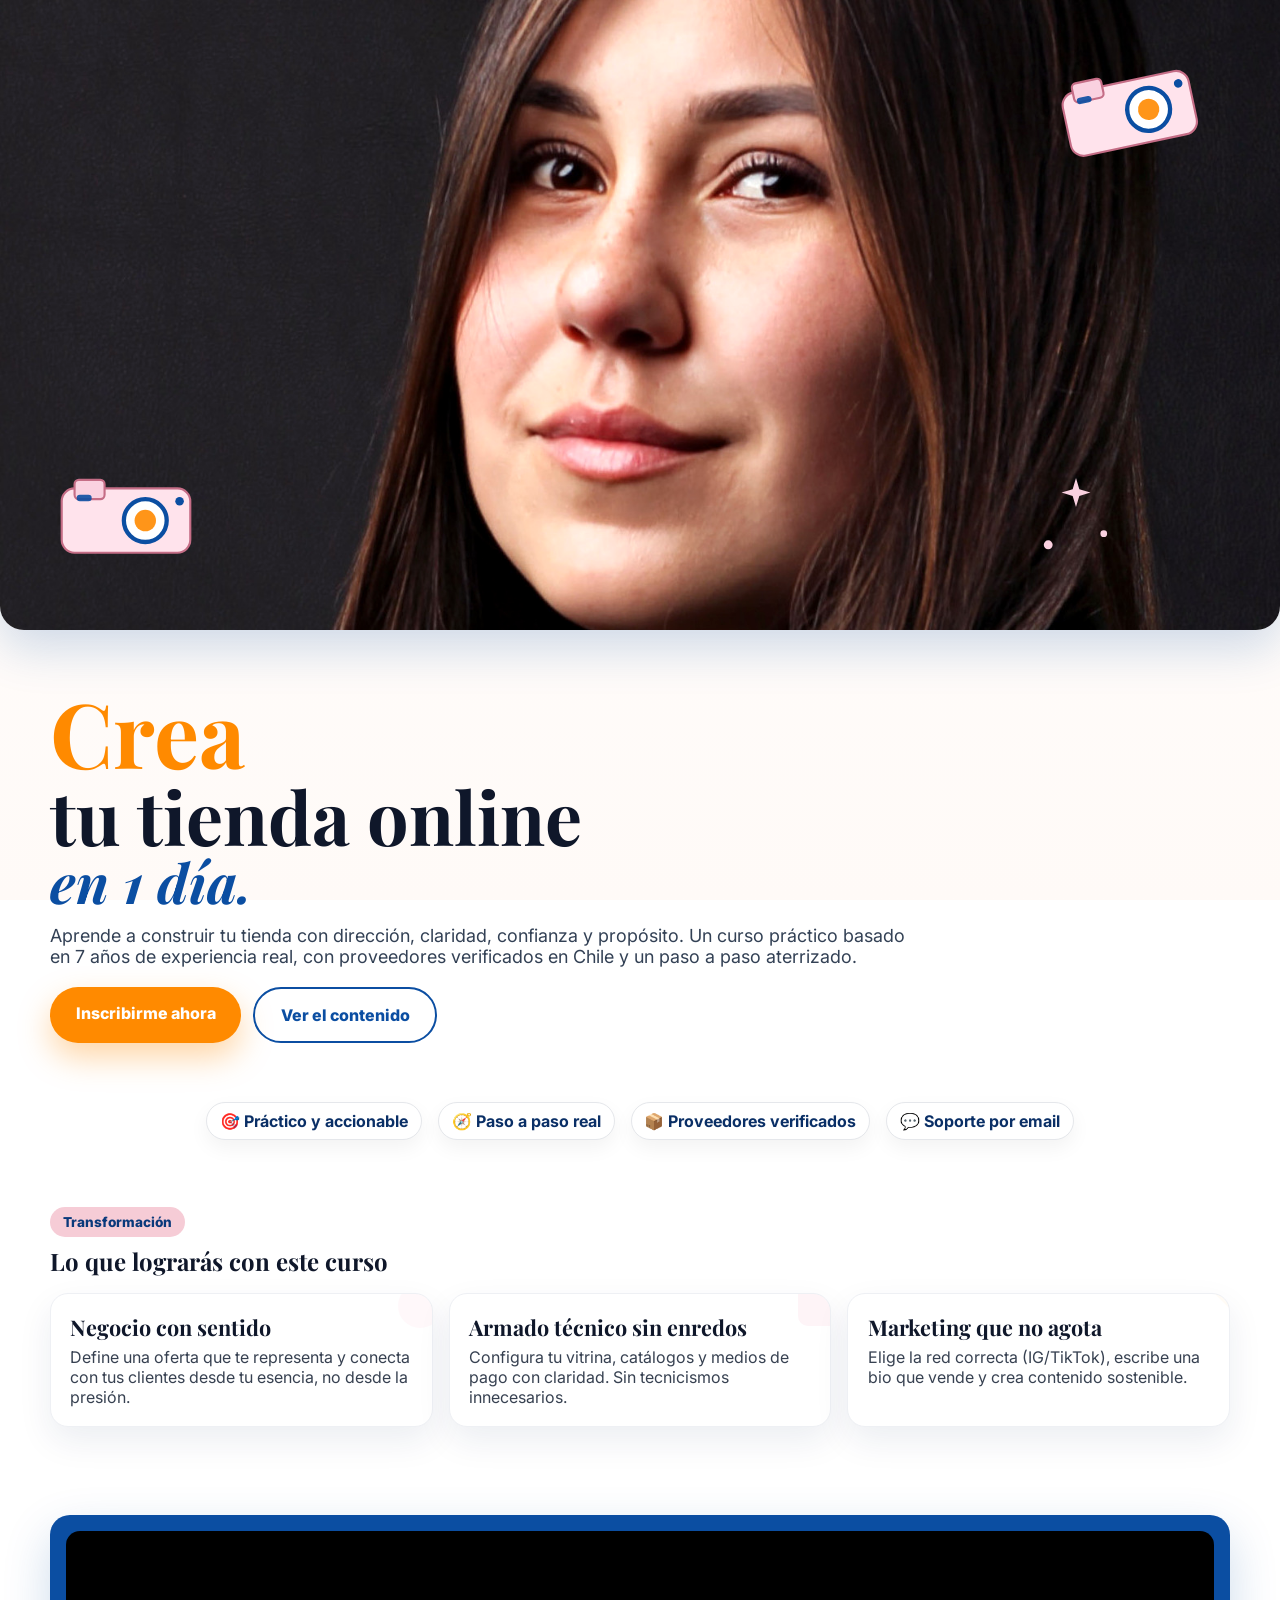
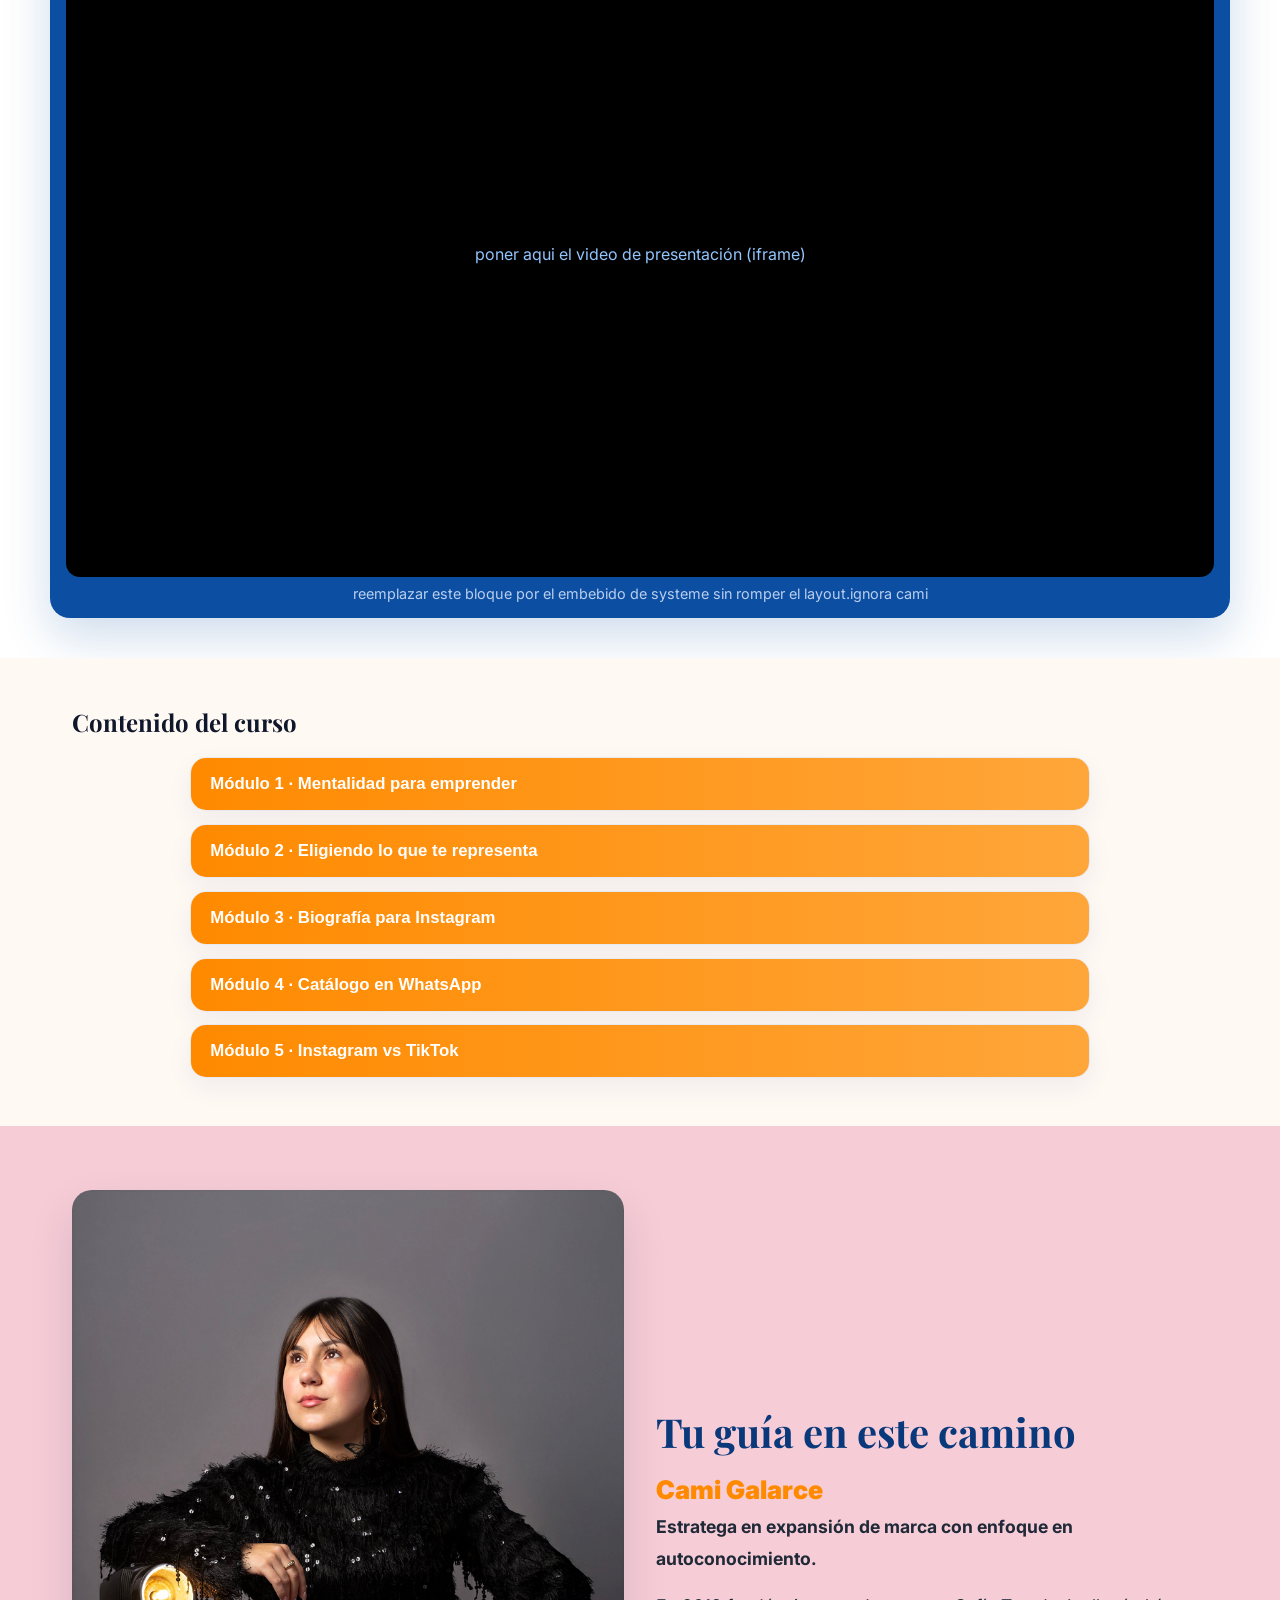
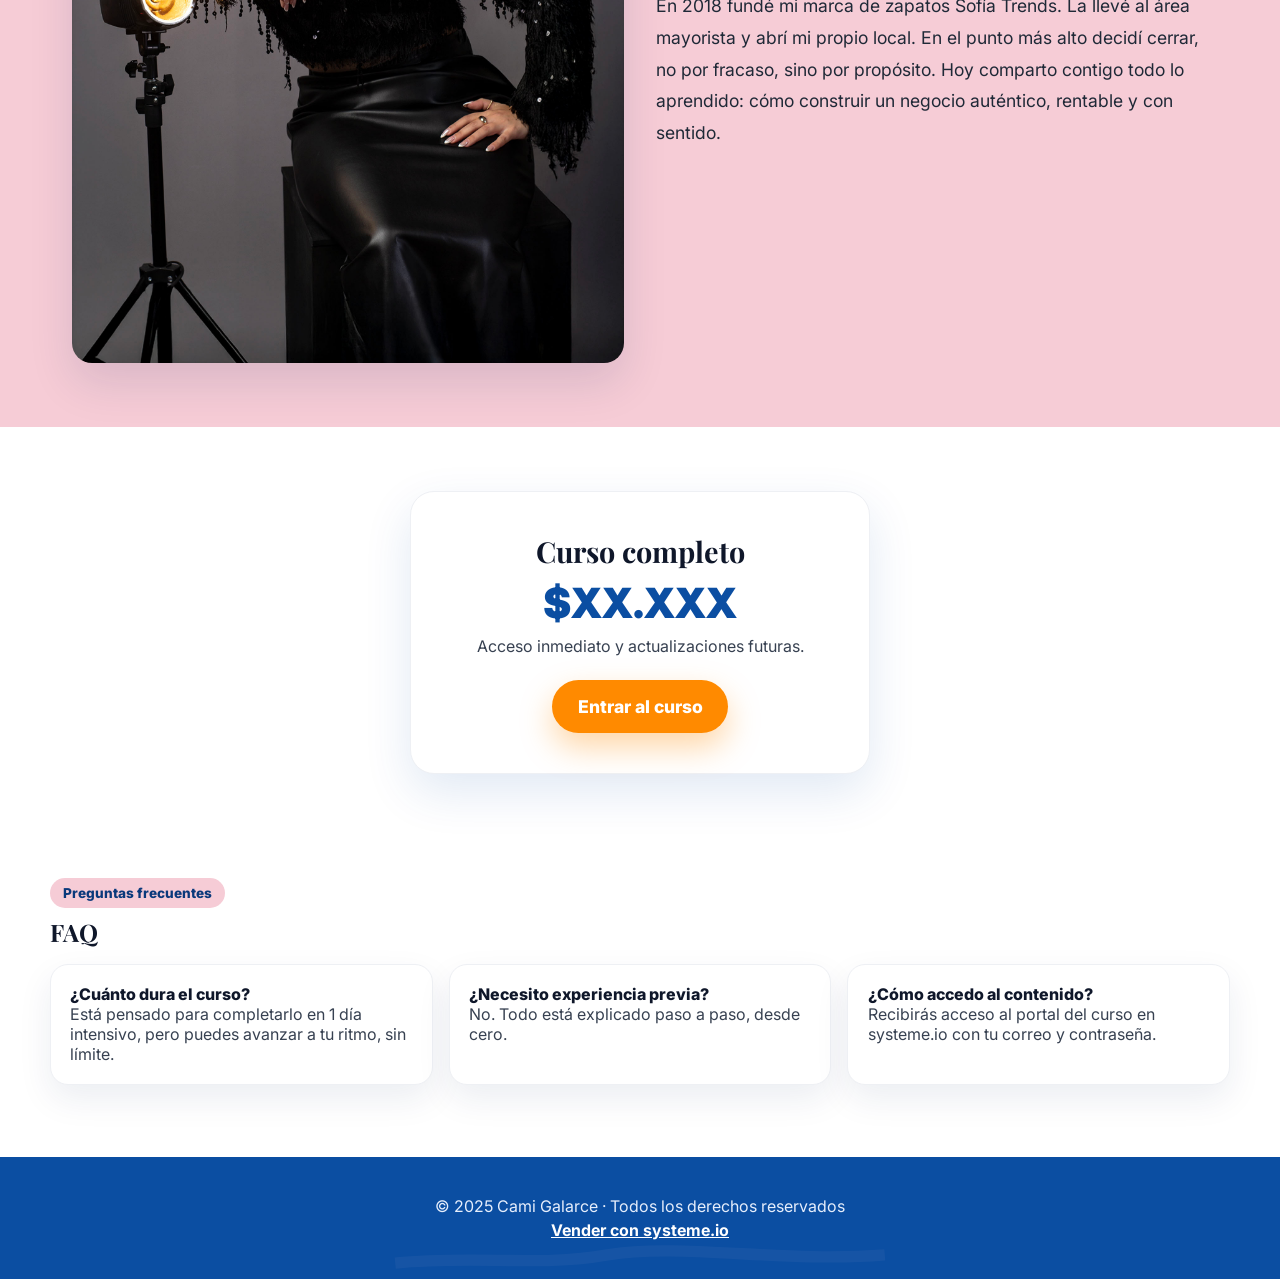
==== commit 333e0fc5: "ahora si" ====
--- a/index.html
+++ b/index.html
@@ -246,9 +246,9 @@
     <div class="mock">
       <div class="mock-inner">
         <!-- Si tienes un video, inserta el iframe de systeme.io aquí -->
-        <span style="color:#93c5fd">Inserta aquí tu video de presentación (iframe)</span>
-      </div>
-      <div class="mock-note">Puedes reemplazar este bloque por el embebido de systeme.io sin romper el layout.</div>
+        <span style="color:#93c5fd">poner aqui el video de presentación (iframe)</span>
+      </div>
+      <div class="mock-note">reemplazar este bloque por el embebido de systeme sin romper el layout.ignora cami</div>
     </div>
   </section>
 
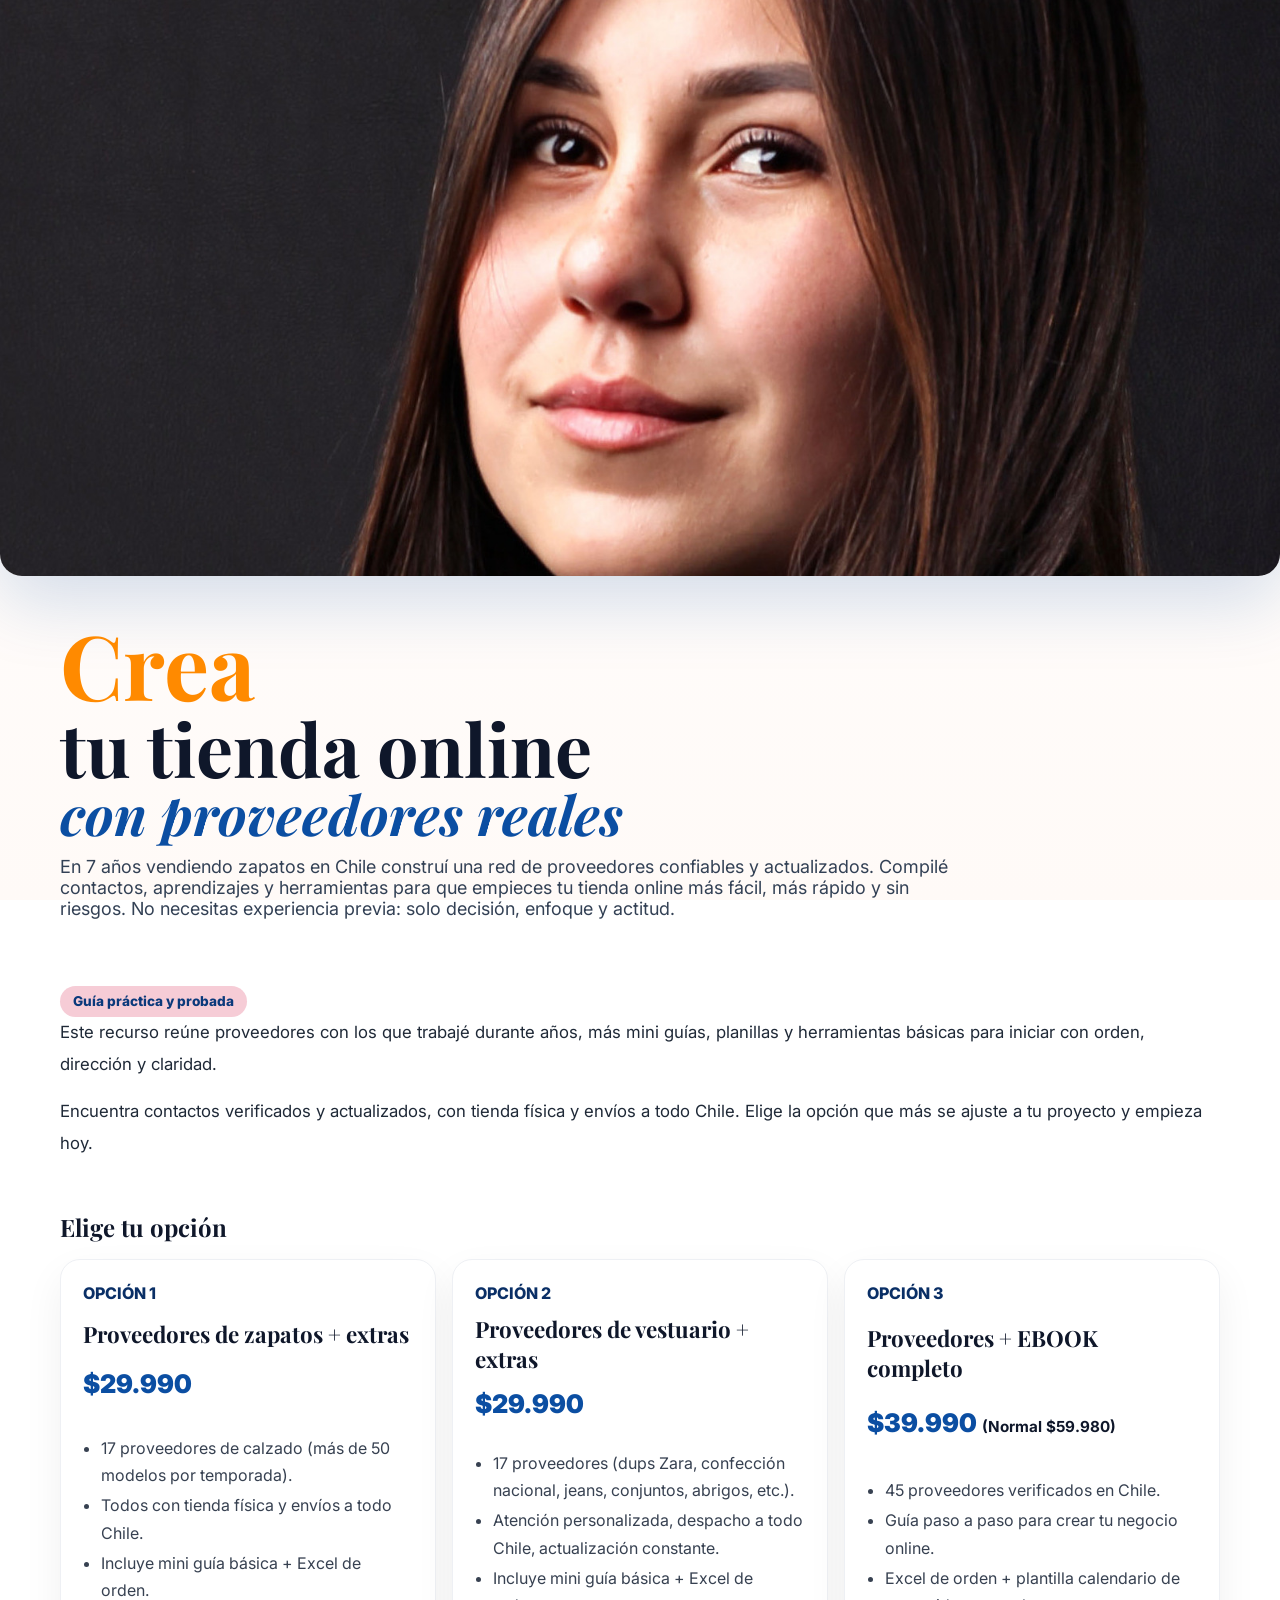
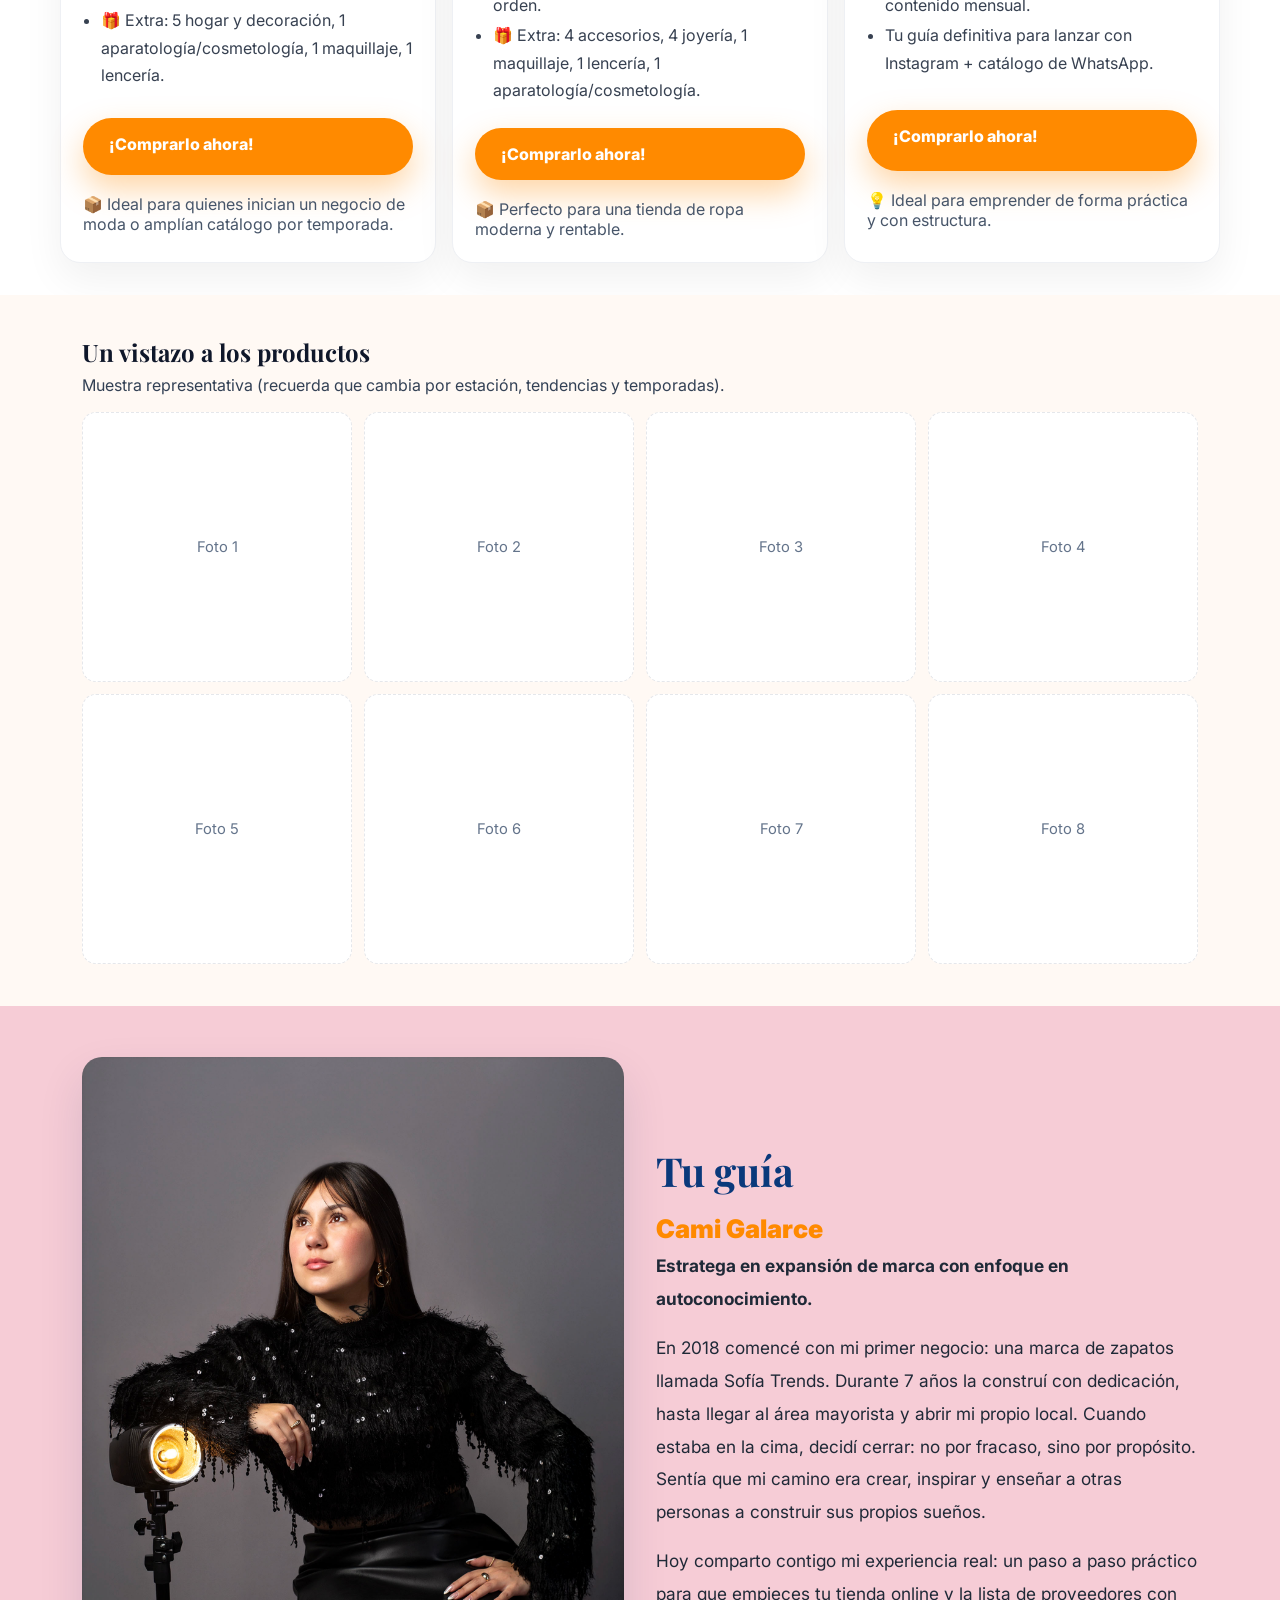
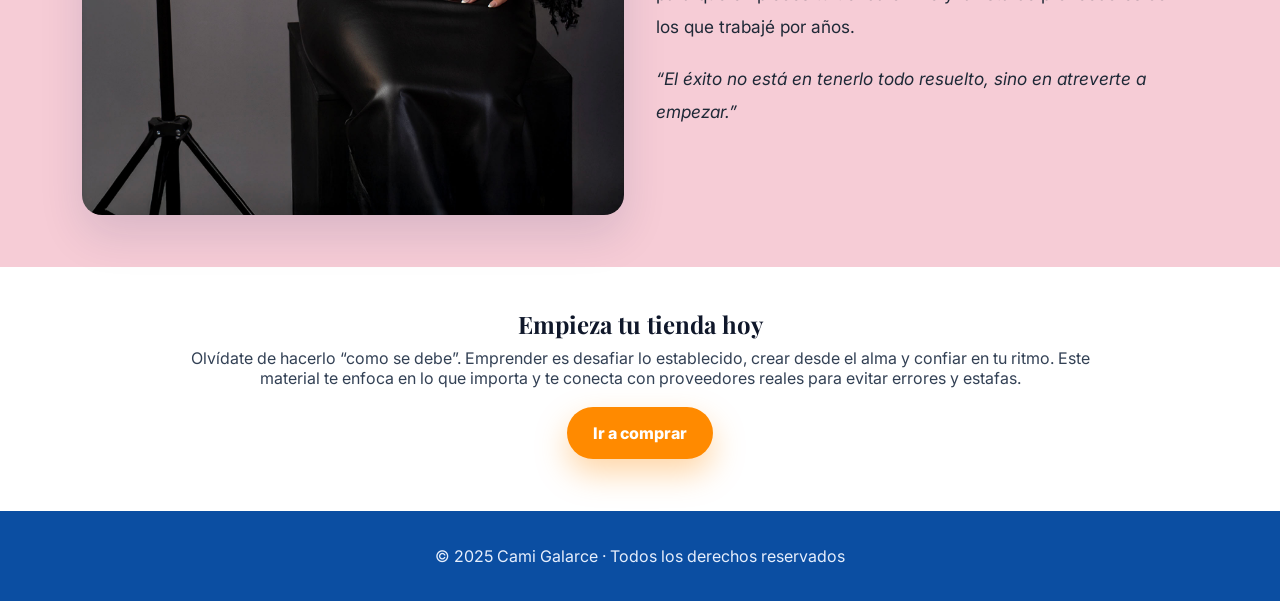
==== commit 67f86612: "ya no se que significa ultimo ojala me pague todos los fokin cambios" ====
--- a/index.html
+++ b/index.html
@@ -1,370 +1,246 @@
 <!DOCTYPE html>
 <html lang="es">
 <head>
-  <meta charset="UTF-8" />
-  <meta name="viewport" content="width=device-width, initial-scale=1" />
-  <title>Crea tu tienda online en 1 día — Curso</title>
-
-  <!-- Tipografías -->
-  <link href="https://fonts.googleapis.com/css2?family=Playfair+Display:wght@600;700&family=Inter:wght@400;500;600;700;800&display=swap" rel="stylesheet">
-
-  <style>
-    :root{
-      --azul:#0B4EA2;
-      --rosa:#F6CCD6;
-      --naranja:#FF8A00;
-      --crema:#FFF9F4;
-      --azul-osc:#0A397B;
-      --blanco:#ffffff;
-      --negro:#0f172a;
-      --hero-focus-x:88%;
-      --shadow: 0 18px 48px rgba(11,78,162,.20);
-      --radius-xl: 24px;
-    }
-    *{box-sizing:border-box}
-    html,body{margin:0;padding:0}
-    body{
-      font-family:'Inter',system-ui,Segoe UI,Roboto,Arial,sans-serif;
-      color:var(--negro);
-      background:
-       radial-gradient(1200px 600px at 15% -10%, rgba(246,204,214,.35), transparent),
-       radial-gradient(900px 500px at 110% 10%, rgba(11,78,162,.10), transparent),
-       linear-gradient(180deg,#fff,#fffaf7);
-      background-attachment: fixed;
-      -webkit-font-smoothing: antialiased;
-      -moz-osx-font-smoothing: grayscale;
-    }
-    h1,h2,h3{font-family:'Playfair Display',serif;margin:0;color:#0f172a}
-    p{margin:0}
-    .wrap{max-width:1180px;margin-inline:auto;padding:0 22px}
-
-    /* Utils */
-    .btn{display:inline-block;padding:1rem 1.6rem;border-radius:9999px;font-weight:800;text-decoration:none;transition:transform .12s ease, box-shadow .25s ease}
-    .btn:active{transform:translateY(1px)}
-    .btn-primary{background:var(--naranja);color:#fff;box-shadow:0 14px 32px rgba(255,138,0,.35)}
-    .btn-primary:hover{box-shadow:0 18px 44px rgba(255,138,0,.45)}
-    .btn-ghost{border:2px solid var(--azul);color:var(--azul);background:transparent}
-    .btn-ghost:hover{background:var(--azul);color:#fff}
-    .tag{display:inline-block;font-weight:800;background:var(--rosa);color:var(--azul-osc);padding:.45rem .8rem;border-radius:9999px;font-size:.85rem}
-
-    /* ---------------- HERO ---------------- */
-    .hero{
-      position:relative;
-      width:100%;
-      height:70vh;
-      overflow:hidden;
-      border-bottom-left-radius:var(--radius-xl);
-      border-bottom-right-radius:var(--radius-xl);
-      box-shadow:var(--shadow);
-      isolation:isolate;
-    }
-    .hero img{
-      width:100%;height:100%;object-fit:cover;object-position:var(--hero-focus-x) center;display:block;
-      transform:scale(1.02);
-      filter:saturate(1.02) contrast(1.03);
-    }
-    .hero .decor{position:absolute;inset:0;pointer-events:none;z-index:2}
-    .float{animation: float 7s ease-in-out infinite}
-    .float2{animation: float 8.5s ease-in-out infinite reverse}
-    @keyframes float{0%{transform:translateY(0)}50%{transform:translateY(-8px)}100%{transform:translateY(0)}}
-
-    .hero-text{padding:3.5rem 0 2.5rem}
-    .hero-title{font-weight:700;line-height:1.03}
-    .hero-title span{display:block}
-    .hero-title .big{font-size:clamp(3rem,7vw,6.6rem);color:var(--naranja)}
-    .hero-title .mid{font-size:clamp(2.4rem,6vw,4.6rem);color:#0f172a}
-    .hero-title .script{font-style:italic;font-size:clamp(1.7rem,5vw,3.4rem);color:var(--azul)}
-
-    .lead{margin-top:.9rem;color:#334155;font-size:1.125rem;max-width:860px}
-    .cta-row{display:flex;gap:.75rem;flex-wrap:wrap;margin-top:1.25rem}
-
-    /* ---------------- TRUST BAR ---------------- */
-    .trust{padding:1.2rem 0;background:#fff}
-    .trust .row{display:flex;gap:1rem;flex-wrap:wrap;align-items:center;justify-content:center}
-    .trust .pill{display:flex;align-items:center;gap:.5rem;background:#fff;border:1px solid #e5e7eb;border-radius:9999px;padding:.5rem .8rem;font-weight:700;color:#0a2f66;box-shadow:0 8px 20px rgba(0,0,0,.05)}
-
-    /* ---------------- BENEFICIOS ---------------- */
-    .benefits{padding:3rem 0}
-    .grid-3{display:grid;grid-template-columns:repeat(3,1fr);gap:1rem}
-    .card{background:#fff;border:1px solid #eef0f4;border-radius:18px;padding:1.2rem;box-shadow:0 14px 34px rgba(15,36,94,.08);position:relative;overflow:hidden}
-    .card h3{font-size:1.35rem;margin-bottom:.35rem}
-    .card p{color:#374151}
-    .corner-svg{position:absolute;right:-18px;top:-18px;opacity:.25}
-
-    /* ---------------- VIDEO / MOCKUP ---------------- */
-    .video{padding:2.5rem 0}
-    .mock{background:#0b4ea2;padding:1rem;border-radius:20px;color:#e6eeff;box-shadow:var(--shadow)}
-    .mock-inner{background:#000;border-radius:14px;aspect-ratio:16/9;display:grid;place-items:center;overflow:hidden}
-    .mock-note{font-size:.9rem;opacity:.8;text-align:center;margin-top:.5rem}
-
-    /* ---------------- CURRÍCULO ---------------- */
-    .curriculum{padding:3rem 0;background:var(--crema)}
-    .accordion{max-width:900px;margin:1.2rem auto 0;display:grid;gap:.8rem}
-    .acc-item{background:#fff;border:1px solid #e8eaf0;border-radius:16px;overflow:hidden;box-shadow:0 10px 26px rgba(15,36,94,.06)}
-    .acc-btn{width:100%;text-align:left;background:linear-gradient(90deg,var(--naranja),#ffa63a);color:#fff;border:none;display:flex;justify-content:space-between;align-items:center;padding:1rem 1.2rem;font-weight:800;font-size:1.05rem;cursor:pointer}
-    .acc-btn span.icon{inline-size:1.2rem;block-size:1.2rem;display:inline-grid;place-items:center;border-radius:9999px;border:2px solid #fff;font-weight:900}
-    .acc-panel{max-height:0;overflow:hidden;transition:max-height .35s ease;background:#fff}
-    .acc-content{padding:.9rem 1.2rem 1.2rem;color:#334155}
-    .acc-item[aria-expanded="true"] .acc-panel{max-height:420px}
-
-    /* Tu guía */
-    .guide{background:var(--rosa);padding:4rem 0}
-    .guide-inner{display:grid;grid-template-columns:1fr 1fr;gap:2rem;align-items:center}
-    .guide img{width:100%;border-radius:20px;box-shadow:0 20px 45px rgba(15,36,94,.12)}
-    .guide-text h2{font-size:2.5rem;margin-bottom:1rem;color:var(--azul-osc)}
-    .guide-text p{font-size:1.1rem;line-height:1.8;color:#1f2937}
-    .guide-text .name{font-size:1.6rem;font-weight:900;margin-bottom:.4rem;color:var(--naranja)}
-
-    /* Plan */
-    .pricing{padding:4rem 0;text-align:center}
-    .plan{background:#fff;border:1px solid #eef0f4;border-radius:24px;padding:2.5rem;max-width:460px;margin:auto;box-shadow:0 18px 48px rgba(11,78,162,.12)}
-    .plan h3{font-size:1.8rem;margin-bottom:.5rem}
-    .plan .price{font-weight:900;font-size:2.6rem;color:var(--azul);margin:.5rem 0}
-    .plan p{color:#374151;font-size:1rem;margin-bottom:1.5rem}
-    .plan .btn{font-size:1.1rem}
-    /* ---------------- FAQ ---------------- */
-    .faq{padding:2.5rem 0}
-    .faq .q{font-weight:800}
-    .faq .a{color:#374151}
-
-    /* ---------------- FOOTER ---------------- */
-    footer{padding:2.2rem 0;background:var(--azul);color:#e6eefc;margin-top:2rem;position:relative;overflow:hidden}
-    footer .tape{position:absolute;inset:0;opacity:.22}
-    footer p{margin:.25rem 0;text-align:center}
-
-    /* ---------------- SVG decoratives ---------------- */
-    .sparkle{position:absolute;right:12px;top:12px;opacity:.9}
-    .corner-svg{position:absolute;right:-18px;top:-18px;opacity:.25}
-
-    /* ---------------- Reveal ---------------- */
-    .reveal{opacity:0;transform:translateY(14px);transition:opacity .6s ease, transform .6s ease}
-    .reveal.visible{opacity:1;transform:translateY(0)}
-
-    /* ---------------- Responsive ---------------- */
-    @media (max-width: 1024px){
-      .grid-3{grid-template-columns:1fr 1fr}
-      .plans{grid-template-columns:1fr 1fr}
-    }
-    @media (max-width: 820px){
-      .author-card{grid-template-columns:100px 1fr}
-      .author-avatar{width:100px;height:100px;border-radius:12px}
-    }
-    @media (max-width: 720px){
-      .grid-3{grid-template-columns:1fr}
-      .plans{grid-template-columns:1fr}
-      .hero{height:58vh}
-      .hero-text{padding:2.2rem 0 1.4rem}
-    }
-  </style>
+<meta charset="utf-8" />
+<meta name="viewport" content="width=device-width, initial-scale=1" />
+<title>Crea tu tienda online — Proveedores y Guía</title>
+<link href="https://fonts.googleapis.com/css2?family=Playfair+Display:wght@600;700&family=Inter:wght@400;600;700;800&display=swap" rel="stylesheet">
+<style>
+  :root{
+    --azul:#0B4EA2;
+    --rosa:#F6CCD6;
+    --naranja:#FF8A00;
+    --crema:#FFF9F4;
+    --azul-osc:#0A397B;
+    --blanco:#ffffff;
+    --negro:#0f172a;
+    --hero-focus-x:88%;
+  }
+  *{box-sizing:border-box}
+  html,body{margin:0;padding:0}
+  body{
+    font-family:'Inter',system-ui,Segoe UI,Roboto,Arial,sans-serif;
+    color:var(--negro);
+    background:
+      radial-gradient(1200px 600px at 15% -10%, rgba(246,204,214,.35), transparent),
+      radial-gradient(900px 500px at 110% 10%, rgba(11,78,162,.10), transparent),
+      linear-gradient(180deg,#fff,#fffaf7);
+    background-attachment: fixed;
+  }
+  h1,h2,h3{font-family:'Playfair Display',serif;margin:0;color:#0f172a}
+  p{margin:0}
+  .wrap{max-width:1160px;margin-inline:auto;padding:0 22px}
+
+  /* HERO (imagen arriba, texto debajo) */
+  .hero{position:relative;width:100%;height:64vh;overflow:hidden;border-bottom-left-radius:22px;border-bottom-right-radius:22px;box-shadow:0 25px 70px rgba(11,78,162,.18)}
+  .hero img{width:100%;height:100%;object-fit:cover;object-position:var(--hero-focus-x) center;display:block}
+  .hero-text{padding:2.6rem 0 2rem}
+  .hero-title{font-weight:700;line-height:1.03}
+  .hero-title span{display:block}
+  .hero-title .big{font-size:clamp(3rem,7vw,6.6rem);color:var(--naranja)}
+  .hero-title .mid{font-size:clamp(2.4rem,6vw,4.6rem);color:#0f172a}
+  .hero-title .script{font-style:italic;font-size:clamp(1.7rem,5vw,3.4rem);color:var(--azul)}
+  .lead{margin-top:.9rem;color:#334155;font-size:1.125rem;max-width:900px}
+
+  /* CTA / Botones */
+  .btn{display:inline-block;padding:1rem 1.6rem;border-radius:9999px;font-weight:800;text-decoration:none;transition:transform .12s ease, box-shadow .25s ease}
+  .btn:active{transform:translateY(1px)}
+  .btn-primary{background:var(--naranja);color:#fff;box-shadow:0 14px 32px rgba(255,138,0,.35)}
+  .btn-primary:hover{box-shadow:0 18px 44px rgba(255,138,0,.45)}
+  .tag{display:inline-block;font-weight:800;background:var(--rosa);color:var(--azul-osc);padding:.45rem .8rem;border-radius:9999px;font-size:.85rem}
+
+  /* Intro */
+  .intro{padding:2.2rem 0 1.2rem}
+  .intro p{font-size:1.05rem;line-height:1.9;color:#1f2937}
+  .intro p + p{margin-top:1rem}
+
+  /* Opciones */
+  .options{padding:2rem 0}
+  .grid-3{display:grid;grid-template-columns:repeat(3,1fr);gap:1rem}
+  .card{
+    background:#fff;border:1px solid #eef0f4;border-radius:20px;padding:1.4rem;
+    box-shadow:0 16px 40px rgba(0,0,0,.06);display:grid;gap:.7rem
+  }
+  .card h3{font-size:1.4rem}
+  .price{font-weight:900;font-size:1.6rem;color:var(--azul);margin:.2rem 0 .6rem}
+  .card ul{margin:.4rem 0 0;padding-left:1.1rem;color:#374151;line-height:1.7}
+  .card li{margin:.2rem 0}
+  .badge{font-weight:800;color:#0a2f66}
+  .card .btn{margin-top:.6rem}
+
+  /* Galería */
+  .gallery{padding:2.6rem 0;background:var(--crema)}
+  .gallery .hint{color:#334155;margin:.4rem 0 1.1rem}
+  .grid-4{display:grid;grid-template-columns:repeat(4,1fr);gap:.75rem}
+  .ph{
+    background:#fff;border:1px dashed #e5e7eb;border-radius:14px;aspect-ratio:1/1;
+    display:grid;place-items:center;color:#64748b;font-size:.92rem
+  }
+
+  /* “Tu guía” */
+  .guide{background:var(--rosa);padding:3.2rem 0}
+  .guide-inner{display:grid;grid-template-columns:1fr 1fr;gap:2rem;align-items:center}
+  .guide img{width:100%;border-radius:20px;box-shadow:0 20px 45px rgba(15,36,94,.12)}
+  .guide-text h2{font-size:2.5rem;margin-bottom:1rem;color:var(--azul-osc)}
+  .guide-text .name{font-size:1.6rem;font-weight:900;margin-bottom:.4rem;color:var(--naranja)}
+  .guide-text p{font-size:1.08rem;line-height:1.9;color:#1f2937}
+  .quote{margin-top:1.2rem;font-style:italic;color:#0a2f66}
+
+  /* Footer CTA final breve */
+  .closing{padding:2.6rem 0 2.2rem;text-align:center}
+  .closing p{max-width:900px;margin:.5rem auto;color:#334155}
+
+  footer{padding:2rem 0;background:var(--azul);color:#e6eefc;margin-top:1rem}
+  footer p{text-align:center;margin:.2rem 0}
+
+  /* Reveal */
+  .reveal{opacity:0;transform:translateY(14px);transition:opacity .6s ease, transform .6s ease}
+  .reveal.visible{opacity:1;transform:translateY(0)}
+
+  /* Responsive */
+  @media (max-width:1024px){.grid-3{grid-template-columns:1fr 1fr}.grid-4{grid-template-columns:1fr 1fr 1fr}}
+  @media (max-width:820px){
+    .hero{height:58vh}
+    .guide-inner{grid-template-columns:1fr}
+    .grid-3{grid-template-columns:1fr}
+    .grid-4{grid-template-columns:1fr 1fr}
+  }
+</style>
 </head>
 <body>
 
-  <!-- ================= HERO ================= -->
+  <!-- HERO -->
   <header class="hero reveal">
-    <img src="1.jpg" alt="Hero del curso" />
-    <div class="decor" aria-hidden="true">
-      <!-- Cámara retro izquierda -->
-      <svg class="float" width="150" height="110" viewBox="0 0 140 100" fill="none" xmlns="http://www.w3.org/2000/svg" style="position:absolute; left:4%; bottom:10%;">
-        <rect x="10" y="28" width="120" height="60" rx="12" fill="#FFE3EC" stroke="#C56D86" stroke-width="2"/>
-        <rect x="22" y="20" width="28" height="18" rx="4" fill="#FAD1E0" stroke="#C56D86" stroke-width="2"/>
-        <circle cx="88" cy="58" r="20" fill="#FFFFFF" stroke="#0B4EA2" stroke-width="4"/>
-        <circle cx="88" cy="58" r="10" fill="#FF8A00" opacity=".9"/>
-        <rect x="24" y="34" width="14" height="6" rx="3" fill="#0B4EA2" opacity=".9"/>
-        <circle cx="120" cy="40" r="4" fill="#0B4EA2"/>
-      </svg>
-      <!-- Cámara retro derecha -->
-      <svg class="float2" width="150" height="110" viewBox="0 0 140 100" fill="none" xmlns="http://www.w3.org/2000/svg" style="position:absolute; right:6%; top:8%; transform:rotate(-12deg)">
-        <rect x="10" y="28" width="120" height="60" rx="12" fill="#FFE3EC" stroke="#C56D86" stroke-width="2"/>
-        <rect x="22" y="20" width="28" height="18" rx="4" fill="#FAD1E0" stroke="#C56D86" stroke-width="2"/>
-        <circle cx="88" cy="58" r="20" fill="#FFFFFF" stroke="#0B4EA2" stroke-width="4"/>
-        <circle cx="88" cy="58" r="10" fill="#FF8A00" opacity=".9"/>
-        <rect x="24" y="34" width="14" height="6" rx="3" fill="#0B4EA2" opacity=".9"/>
-        <circle cx="120" cy="40" r="4" fill="#0B4EA2"/>
-      </svg>
-      <!-- Estrellas -->
-      <svg class="float2" width="100" height="100" viewBox="0 0 90 90" fill="none" xmlns="http://www.w3.org/2000/svg" style="position:absolute; right:12%; bottom:10%;">
-        <g fill="#FAD1E0">
-          <path d="M45 10l3 10 10 3-10 3-3 10-3-10-10-3 10-3 3-10z"/>
-          <circle cx="20" cy="70" r="4"/>
-          <circle cx="70" cy="60" r="3"/>
-        </g>
-      </svg>
-    </div>
+    <!-- Coloca tu hero real en 1.jpg (mín 1920×1080) -->
+    <img src="1.jpg" alt="Hero: crea tu tienda online" />
   </header>
 
-  <!-- Texto del hero -->
   <section class="hero-text wrap reveal">
     <h1 class="hero-title">
       <span class="big">Crea</span>
       <span class="mid">tu tienda online</span>
-      <span class="script">en 1 día.</span>
+      <span class="script">con proveedores reales</span>
     </h1>
-    <p class="lead">Aprende a construir tu tienda con dirección, claridad, confianza y propósito. Un curso práctico basado en 7 años de experiencia real, con proveedores verificados en Chile y un paso a paso aterrizado.</p>
-    <div class="cta-row">
-      <a href="https://systeme.io/" class="btn btn-primary">Inscribirme ahora</a>
-      <a href="#curriculo" class="btn btn-ghost">Ver el contenido</a>
-    </div>
-  </section>
-
-  <!-- Confianza -->
-  <section class="trust">
+    <p class="lead">En 7 años vendiendo zapatos en Chile construí una red de proveedores confiables y actualizados. Compilé contactos, aprendizajes y herramientas para que empieces tu tienda online más fácil, más rápido y sin riesgos. No necesitas experiencia previa: solo decisión, enfoque y actitud.</p>
+  </section>
+
+  <!-- INTRO -->
+  <section class="intro wrap reveal">
+    <span class="tag">Guía práctica y probada</span>
+    <p>Este recurso reúne proveedores con los que trabajé durante años, más mini guías, planillas y herramientas básicas para iniciar con orden, dirección y claridad.</p>
+    <p>Encuentra contactos verificados y actualizados, con tienda física y envíos a todo Chile. Elige la opción que más se ajuste a tu proyecto y empieza hoy.</p>
+  </section>
+
+  <!-- OPCIONES -->
+  <section class="options wrap reveal" id="opciones">
+    <h2 style="margin-bottom:1rem">Elige tu opción</h2>
+    <div class="grid-3">
+      <!-- Opción 1 -->
+      <article class="card">
+        <div class="badge">OPCIÓN 1</div>
+        <h3>Proveedores de <strong>zapatos</strong> + extras</h3>
+        <div class="price">$29.990</div>
+        <ul>
+          <li>17 proveedores de calzado (más de 50 modelos por temporada).</li>
+          <li>Todos con tienda física y envíos a todo Chile.</li>
+          <li>Incluye mini guía básica + Excel de orden.</li>
+          <li>🎁 Extra: 5 hogar y decoración, 1 aparatología/cosmetología, 1 maquillaje, 1 lencería.</li>
+        </ul>
+        <a class="btn btn-primary" href="https://systeme.io/" target="_blank" rel="noopener">¡Comprarlo ahora!</a>
+        <p style="color:#475569;margin-top:.5rem">📦 Ideal para quienes inician un negocio de moda o amplían catálogo por temporada.</p>
+      </article>
+
+      <!-- Opción 2 -->
+      <article class="card">
+        <div class="badge">OPCIÓN 2</div>
+        <h3>Proveedores de <strong>vestuario</strong> + extras</h3>
+        <div class="price">$29.990</div>
+        <ul>
+          <li>17 proveedores (dups Zara, confección nacional, jeans, conjuntos, abrigos, etc.).</li>
+          <li>Atención personalizada, despacho a todo Chile, actualización constante.</li>
+          <li>Incluye mini guía básica + Excel de orden.</li>
+          <li>🎁 Extra: 4 accesorios, 4 joyería, 1 maquillaje, 1 lencería, 1 aparatología/cosmetología.</li>
+        </ul>
+        <a class="btn btn-primary" href="https://systeme.io/" target="_blank" rel="noopener">¡Comprarlo ahora!</a>
+        <p style="color:#475569;margin-top:.5rem">📦 Perfecto para una tienda de ropa moderna y rentable.</p>
+      </article>
+
+      <!-- Opción 3 -->
+      <article class="card">
+        <div class="badge">OPCIÓN 3</div>
+        <h3>Proveedores + <strong>EBOOK completo</strong></h3>
+        <div class="price">$39.990 <span style="font-weight:700;color:#0f172a;font-size:.95rem">(Normal $59.980)</span></div>
+        <ul>
+          <li>45 proveedores verificados en Chile.</li>
+          <li>Guía paso a paso para crear tu negocio online.</li>
+          <li>Excel de orden + plantilla calendario de contenido mensual.</li>
+          <li>Tu guía definitiva para lanzar con Instagram + catálogo de WhatsApp.</li>
+        </ul>
+        <a class="btn btn-primary" href="https://systeme.io/" target="_blank" rel="noopener">¡Comprarlo ahora!</a>
+        <p style="color:#475569;margin-top:.5rem">💡 Ideal para emprender de forma práctica y con estructura.</p>
+      </article>
+    </div>
+  </section>
+
+  <!-- GALERÍA en lugar de VIDEO -->
+  <section class="gallery reveal">
     <div class="wrap">
-      <div class="row">
-        <div class="pill">🎯 Práctico y accionable</div>
-        <div class="pill">🧭 Paso a paso real</div>
-        <div class="pill">📦 Proveedores verificados</div>
-        <div class="pill">💬 Soporte por email</div>
+      <h2>Un vistazo a los productos</h2>
+      <p class="hint">Muestra representativa (recuerda que cambia por estación, tendencias y temporadas).</p>
+      <div class="grid-4">
+        <div class="ph">Foto 1</div>
+        <div class="ph">Foto 2</div>
+        <div class="ph">Foto 3</div>
+        <div class="ph">Foto 4</div>
+        <div class="ph">Foto 5</div>
+        <div class="ph">Foto 6</div>
+        <div class="ph">Foto 7</div>
+        <div class="ph">Foto 8</div>
       </div>
     </div>
   </section>
 
-  <!-- Beneficios -->
-  <section class="benefits wrap reveal">
-    <span class="tag">Transformación</span>
-    <h2 style="margin-top:.5rem">Lo que lograrás con este curso</h2>
-    <div class="grid-3" style="margin-top:1rem">
-      <div class="card">
-        <h3>Negocio con sentido</h3>
-        <p>Define una oferta que te representa y conecta con tus clientes desde tu esencia, no desde la presión.</p>
-        <svg class="corner-svg" width="120" height="120" viewBox="0 0 120 120" xmlns="http://www.w3.org/2000/svg"><circle cx="90" cy="30" r="22" fill="#FFE3EC"/></svg>
-      </div>
-      <div class="card">
-        <h3>Armado técnico sin enredos</h3>
-        <p>Configura tu vitrina, catálogos y medios de pago con claridad. Sin tecnicismos innecesarios.</p>
-        <svg class="corner-svg" width="120" height="120" viewBox="0 0 120 120" xmlns="http://www.w3.org/2000/svg"><rect x="70" y="0" width="50" height="50" rx="10" fill="#FAD1E0"/></svg>
-      </div>
-      <div class="card">
-        <h3>Marketing que no agota</h3>
-        <p>Elige la red correcta (IG/TikTok), escribe una bio que vende y crea contenido sostenible.</p>
-        <svg class="corner-svg" width="120" height="120" viewBox="0 0 120 120" xmlns="http://www.w3.org/2000/svg"><path d="M70 0 L120 0 L120 50 Z" fill="#FFEDD8"/></svg>
-      </div>
-    </div>
-  </section>
-
-  <!-- Mockup / Video -->
-  <section class="video wrap reveal">
-    <div class="mock">
-      <div class="mock-inner">
-        <!-- Si tienes un video, inserta el iframe de systeme.io aquí -->
-        <span style="color:#93c5fd">poner aqui el video de presentación (iframe)</span>
-      </div>
-      <div class="mock-note">reemplazar este bloque por el embebido de systeme sin romper el layout.ignora cami</div>
-    </div>
-  </section>
-
-<!-- CONTENIDO DEL CURSO -->
-  <section class="curriculum reveal">
-    <div class="wrap">
-      <h2 style="margin-bottom:1rem;">Contenido del curso</h2>
-      <div class="accordion" id="accordion">
-        <div class="acc-item" aria-expanded="false">
-          <button class="acc-btn" aria-controls="m1" aria-expanded="false">Módulo 1 · Mentalidad para emprender</button>
-          <div id="m1" class="acc-panel"><div class="acc-content">Calmar la mente, tomar decisiones desde la confianza y conectar antes de vender.</div></div>
-        </div>
-        <div class="acc-item" aria-expanded="false">
-          <button class="acc-btn" aria-controls="m2" aria-expanded="false">Módulo 2 · Eligiendo lo que te representa</button>
-          <div id="m2" class="acc-panel"><div class="acc-content">Define qué vas a vender, cómo y por qué. Construye una tienda que te motive.</div></div>
-        </div>
-        <div class="acc-item" aria-expanded="false">
-          <button class="acc-btn" aria-controls="m3" aria-expanded="false">Módulo 3 · Biografía para Instagram</button>
-          <div id="m3" class="acc-panel"><div class="acc-content">Escribe una bio que refleje tu esencia y atraiga clientes desde la primera impresión.</div></div>
-        </div>
-        <div class="acc-item" aria-expanded="false">
-          <button class="acc-btn" aria-controls="m4" aria-expanded="false">Módulo 4 · Catálogo en WhatsApp</button>
-          <div id="m4" class="acc-panel"><div class="acc-content">Aprende a crear un catálogo atractivo para vender de forma directa y organizada.</div></div>
-        </div>
-        <div class="acc-item" aria-expanded="false">
-          <button class="acc-btn" aria-controls="m5" aria-expanded="false">Módulo 5 · Instagram vs TikTok</button>
-          <div id="m5" class="acc-panel"><div class="acc-content">Descubre qué red usar según tu producto y tiempo, y saca el máximo de cada plataforma.</div></div>
-        </div>
-      </div>
-    </div>
-  </section>
-
-  <!-- TU GUÍA -->
-  <section class="guide reveal">
+  <!-- TU GUÍA: CAMI GALARCE -->
+  <section class="guide reveal" id="guia">
     <div class="wrap guide-inner">
+      <!-- Coloca la foto de Cami en 2.jpg -->
       <img src="2.jpg" alt="Cami Galarce" />
       <div class="guide-text">
-        <h2>Tu guía en este camino</h2>
+        <h2>Tu guía</h2>
         <div class="name">Cami Galarce</div>
         <p><strong>Estratega en expansión de marca con enfoque en autoconocimiento.</strong></p>
-        <p style="margin-top:1rem;">En 2018 fundé mi marca de zapatos Sofía Trends. La llevé al área mayorista y abrí mi propio local. En el punto más alto decidí cerrar, no por fracaso, sino por propósito. Hoy comparto contigo todo lo aprendido: cómo construir un negocio auténtico, rentable y con sentido.</p>
+        <p style="margin-top:1rem">En 2018 comencé con mi primer negocio: una marca de zapatos llamada Sofía Trends. Durante 7 años la construí con dedicación, hasta llegar al área mayorista y abrir mi propio local. Cuando estaba en la cima, decidí cerrar: no por fracaso, sino por propósito. Sentía que mi camino era crear, inspirar y enseñar a otras personas a construir sus propios sueños.</p>
+        <p style="margin-top:1rem">Hoy comparto contigo mi experiencia real: un paso a paso práctico para que empieces tu tienda online y la lista de proveedores con los que trabajé por años.</p>
+        <p class="quote">“El éxito no está en tenerlo todo resuelto, sino en atreverte a empezar.”</p>
       </div>
     </div>
   </section>
 
-  <!-- PLAN -->
-  <section class="pricing reveal">
-    <div class="wrap">
-      <div class="plan">
-        <h3>Curso completo</h3>
-        <div class="price">$XX.XXX</div>
-        <p>Acceso inmediato y actualizaciones futuras.</p>
-        <a href="https://systeme.io/" class="btn btn-primary">Entrar al curso</a>
-      </div>
-    </div>
-  </section>
- <!-- FAQ -->
-  <section class="faq wrap reveal">
-    <span class="tag">Preguntas frecuentes</span>
-    <h2 style="margin-top:.5rem">FAQ</h2>
-    <div class="grid-3" style="margin-top:1rem">
-      <div class="card">
-        <div class="q">¿Cuánto dura el curso?</div>
-        <p class="a">Está pensado para completarlo en 1 día intensivo, pero puedes avanzar a tu ritmo, sin límite.</p>
-      </div>
-      <div class="card">
-        <div class="q">¿Necesito experiencia previa?</div>
-        <p class="a">No. Todo está explicado paso a paso, desde cero.</p>
-      </div>
-      <div class="card">
-        <div class="q">¿Cómo accedo al contenido?</div>
-        <p class="a">Recibirás acceso al portal del curso en systeme.io con tu correo y contraseña.</p>
-      </div>
-    </div>
-  </section>
-
+  <!-- CTA final breve -->
+  <section class="closing wrap reveal">
+    <h2>Empieza tu tienda hoy</h2>
+    <p>Olvídate de hacerlo “como se debe”. Emprender es desafiar lo establecido, crear desde el alma y confiar en tu ritmo. Este material te enfoca en lo que importa y te conecta con proveedores reales para evitar errores y estafas.</p>
+    <div style="margin-top:1.2rem">
+      <a class="btn btn-primary" href="https://systeme.io/" target="_blank" rel="noopener">Ir a comprar</a>
+    </div>
+  </section>
+
+  <!-- FOOTER -->
   <footer>
-    <svg class="tape" width="100%" height="100%" viewBox="0 0 1200 300" xmlns="http://www.w3.org/2000/svg" aria-hidden="true">
-      <path d="M0,260 C200,240 350,270 520,240 C700,210 950,260 1200,240" stroke="#FAD1E0" stroke-width="28" fill="none" opacity=".22"/>
-    </svg>
     <p>© 2025 Cami Galarce · Todos los derechos reservados</p>
-    <p><a href="https://systeme.io/" style="color:#fff; font-weight:700; text-decoration:underline">Vender con systeme.io</a></p>
   </footer>
 
-  <!-- ========== JS: Accordion + Reveal ========== -->
-  <!-- Scripts -->
-  <script>
-    // Accordion
-    const accItems = document.querySelectorAll('.acc-item');
-    accItems.forEach(item => {
-      const btn = item.querySelector('.acc-btn');
-      const panel = item.querySelector('.acc-panel');
-      function toggle(){
-        const expanded = item.getAttribute('aria-expanded') === 'true';
-        accItems.forEach(i => {
-          i.setAttribute('aria-expanded','false');
-          i.querySelector('.acc-panel').style.maxHeight = 0;
-        });
-        if(!expanded){
-          item.setAttribute('aria-expanded','true');
-          panel.style.maxHeight = panel.scrollHeight + 'px';
-        }
+<script>
+  // Scroll reveal
+  const observer = new IntersectionObserver((entries)=>{
+    entries.forEach(entry=>{
+      if(entry.isIntersecting){
+        entry.target.classList.add('visible');
+        observer.unobserve(entry.target);
       }
-      btn.addEventListener('click', toggle);
     });
-
-    // Scroll reveal
-    const observer = new IntersectionObserver((entries)=>{
-      entries.forEach(entry=>{
-        if(entry.isIntersecting){
-          entry.target.classList.add('visible');
-          observer.unobserve(entry.target);
-        }
-      });
-    }, {threshold: 0.12});
-    document.querySelectorAll('.reveal').forEach(el=>observer.observe(el));
-  </script>
+  }, {threshold: 0.12});
+  document.querySelectorAll('.reveal').forEach(el=>observer.observe(el));
+</script>
 </body>
 </html>
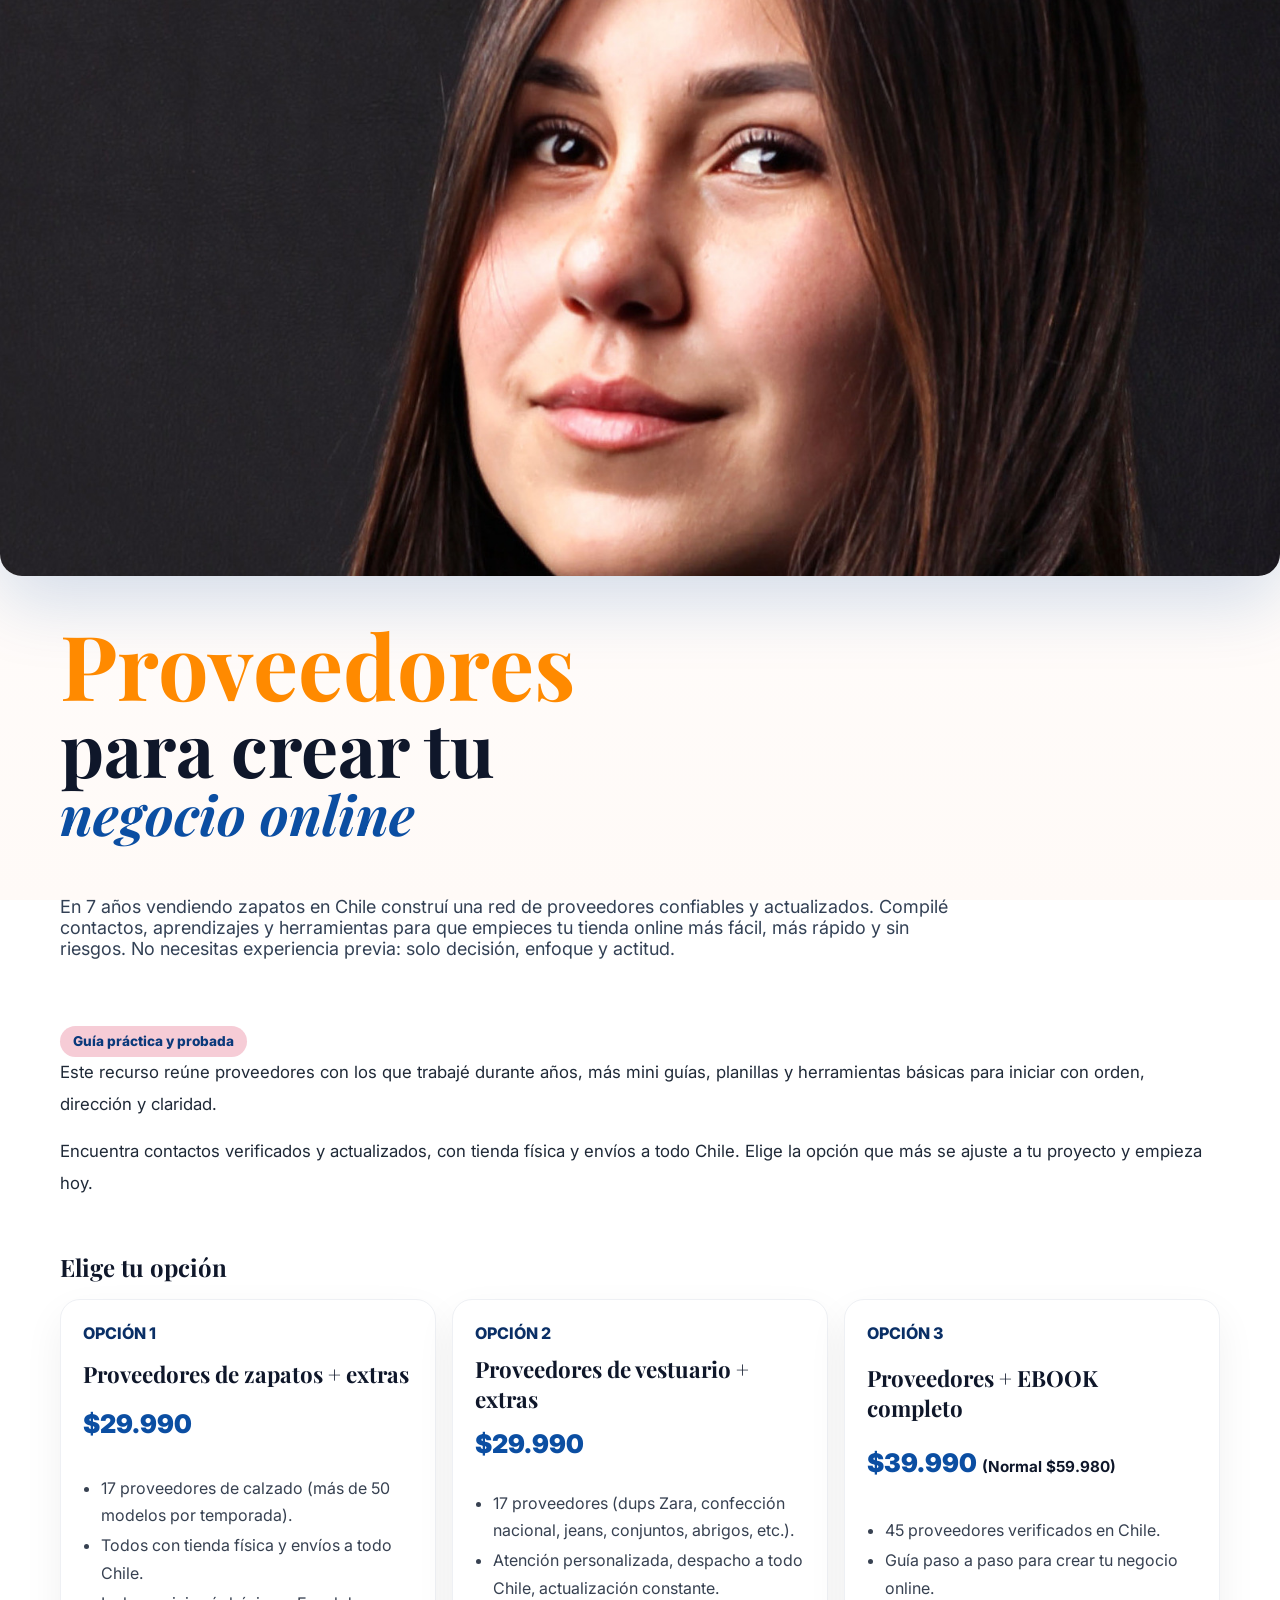
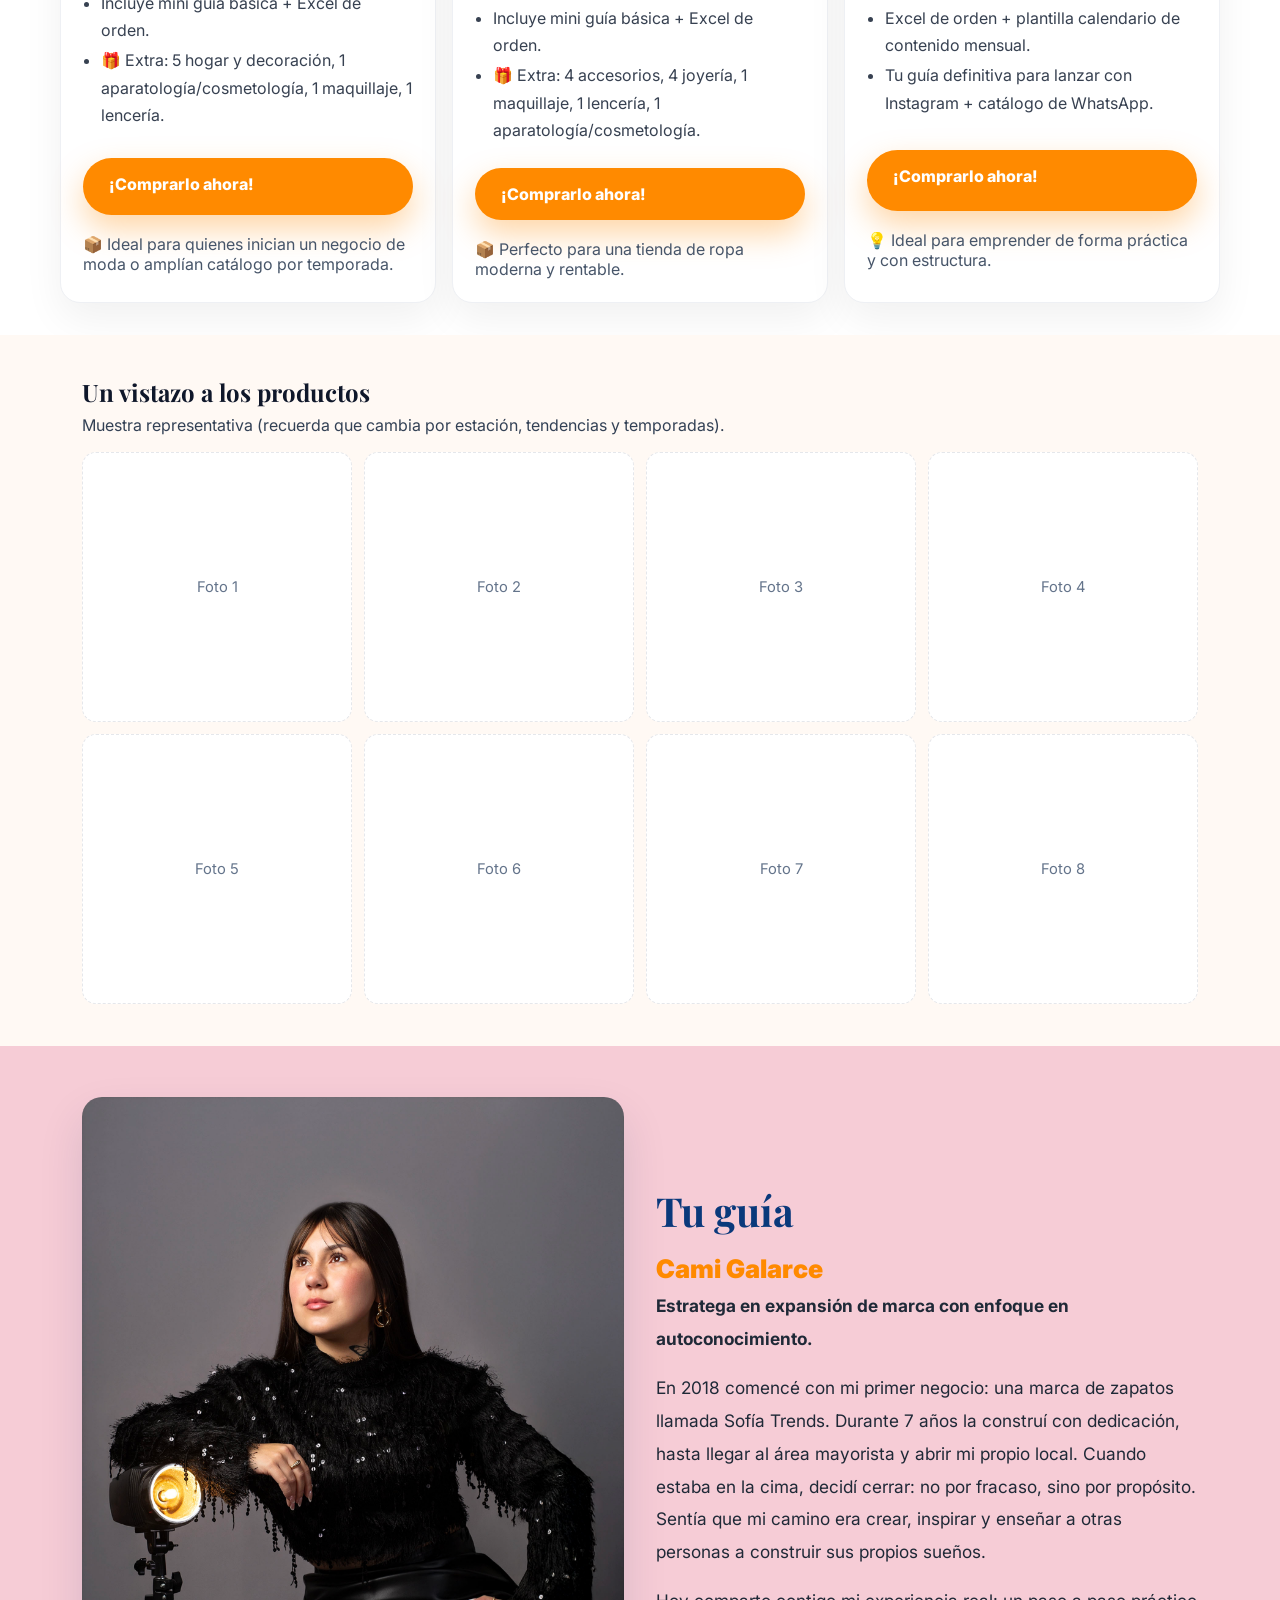
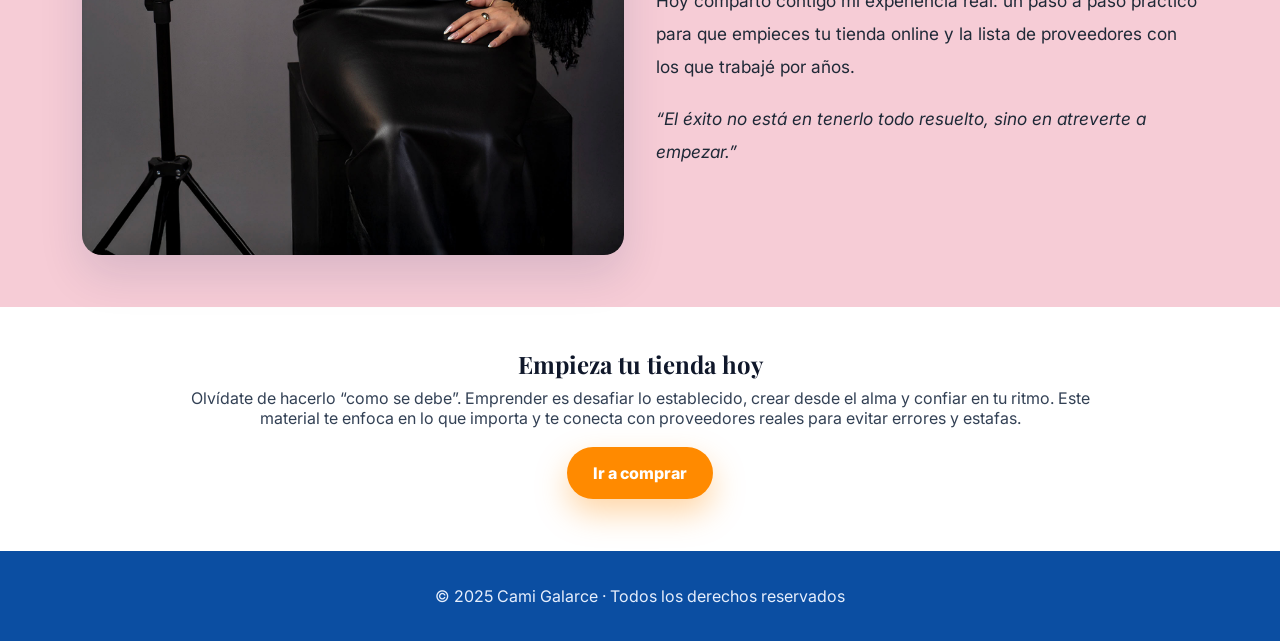
==== commit 525b6c60: "ahora si" ====
--- a/index.html
+++ b/index.html
@@ -40,7 +40,7 @@
   .hero-title .big{font-size:clamp(3rem,7vw,6.6rem);color:var(--naranja)}
   .hero-title .mid{font-size:clamp(2.4rem,6vw,4.6rem);color:#0f172a}
   .hero-title .script{font-style:italic;font-size:clamp(1.7rem,5vw,3.4rem);color:var(--azul)}
-  .lead{margin-top:.9rem;color:#334155;font-size:1.125rem;max-width:900px}
+  .lead{margin-top:.9rem;color:#334155;font-size:1.125rem;max-width:900px;justify-self: center;}
 
   /* CTA / Botones */
   .btn{display:inline-block;padding:1rem 1.6rem;border-radius:9999px;font-weight:800;text-decoration:none;transition:transform .12s ease, box-shadow .25s ease}
@@ -116,11 +116,13 @@
   </header>
 
   <section class="hero-text wrap reveal">
-    <h1 class="hero-title">
-      <span class="big">Crea</span>
-      <span class="mid">tu tienda online</span>
-      <span class="script">con proveedores reales</span>
+    <h1 class="hero-title" style="justify-items: center;">
+      <span class="big">Proveedores</span>
+      <span class="mid">para crear tu</span>
+      <span class="script">negocio online</span>
     </h1>
+    <br>
+    <br>
     <p class="lead">En 7 años vendiendo zapatos en Chile construí una red de proveedores confiables y actualizados. Compilé contactos, aprendizajes y herramientas para que empieces tu tienda online más fácil, más rápido y sin riesgos. No necesitas experiencia previa: solo decisión, enfoque y actitud.</p>
   </section>
 
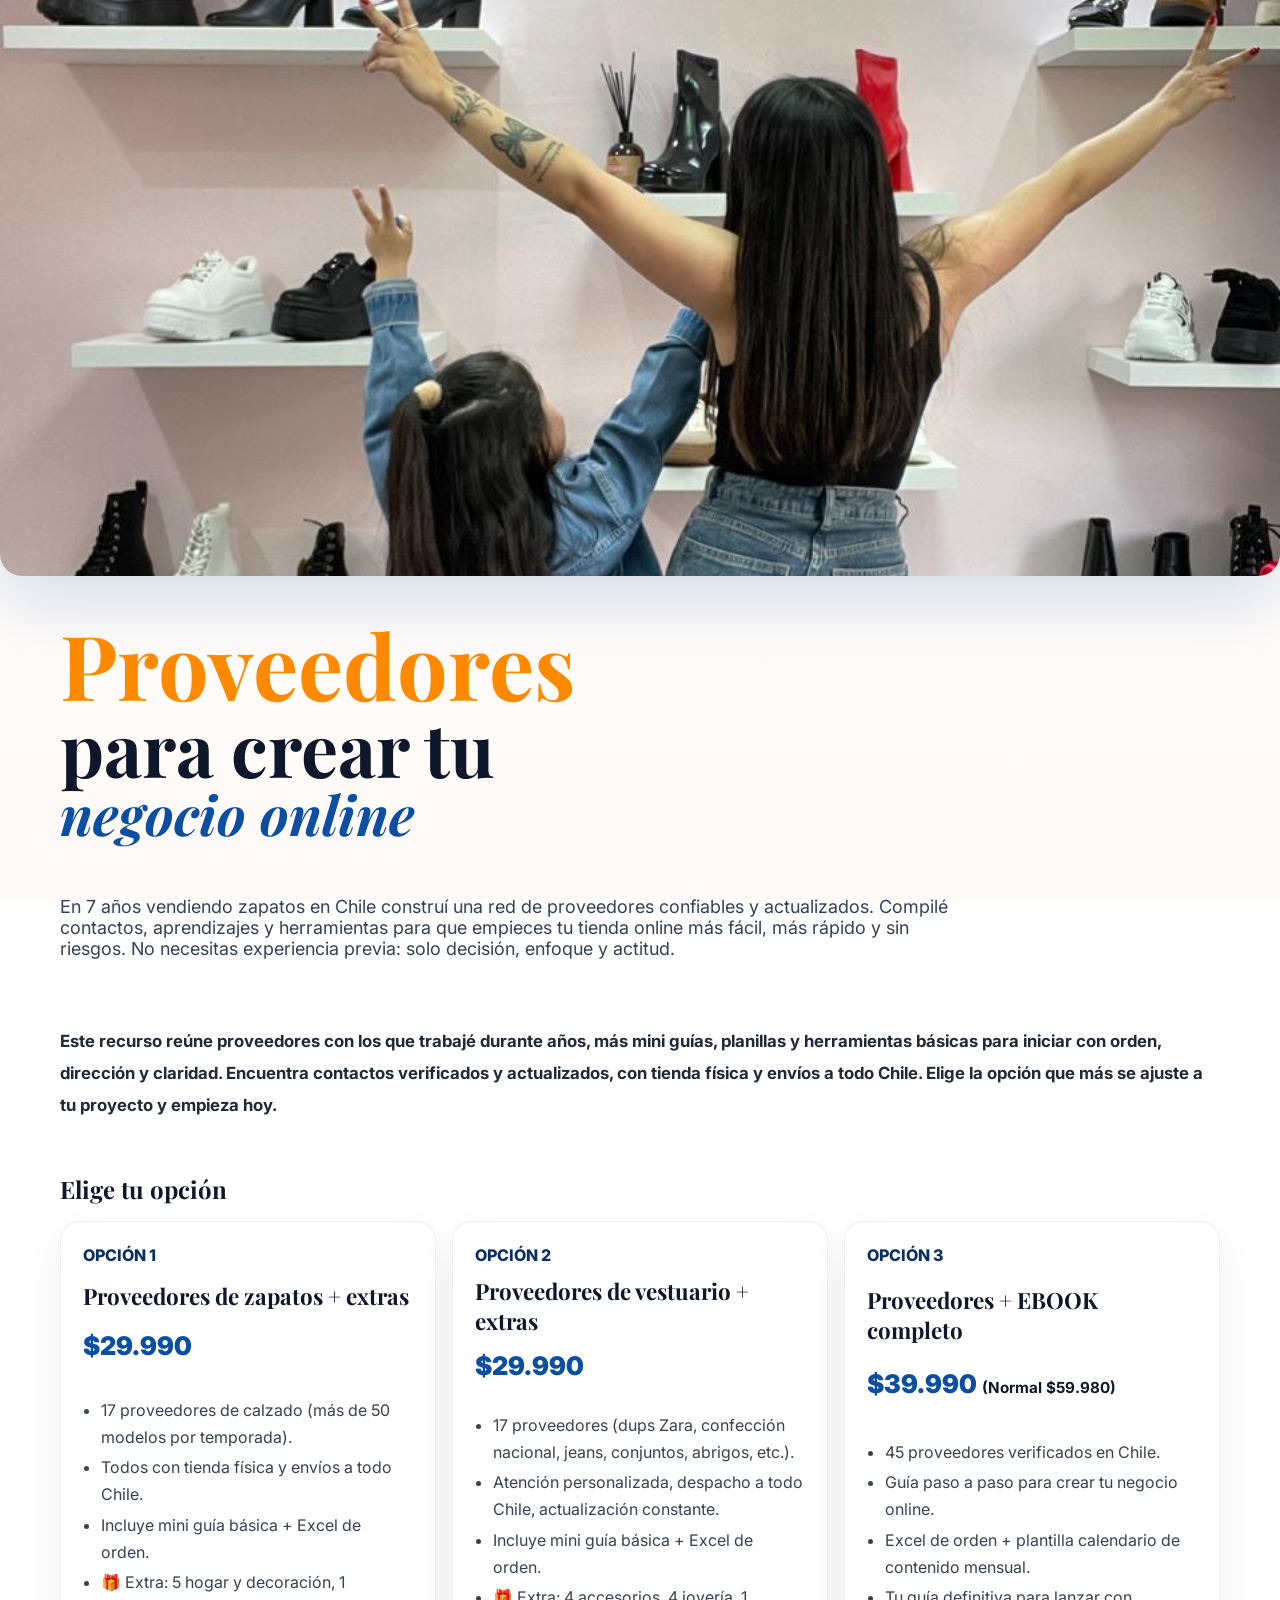
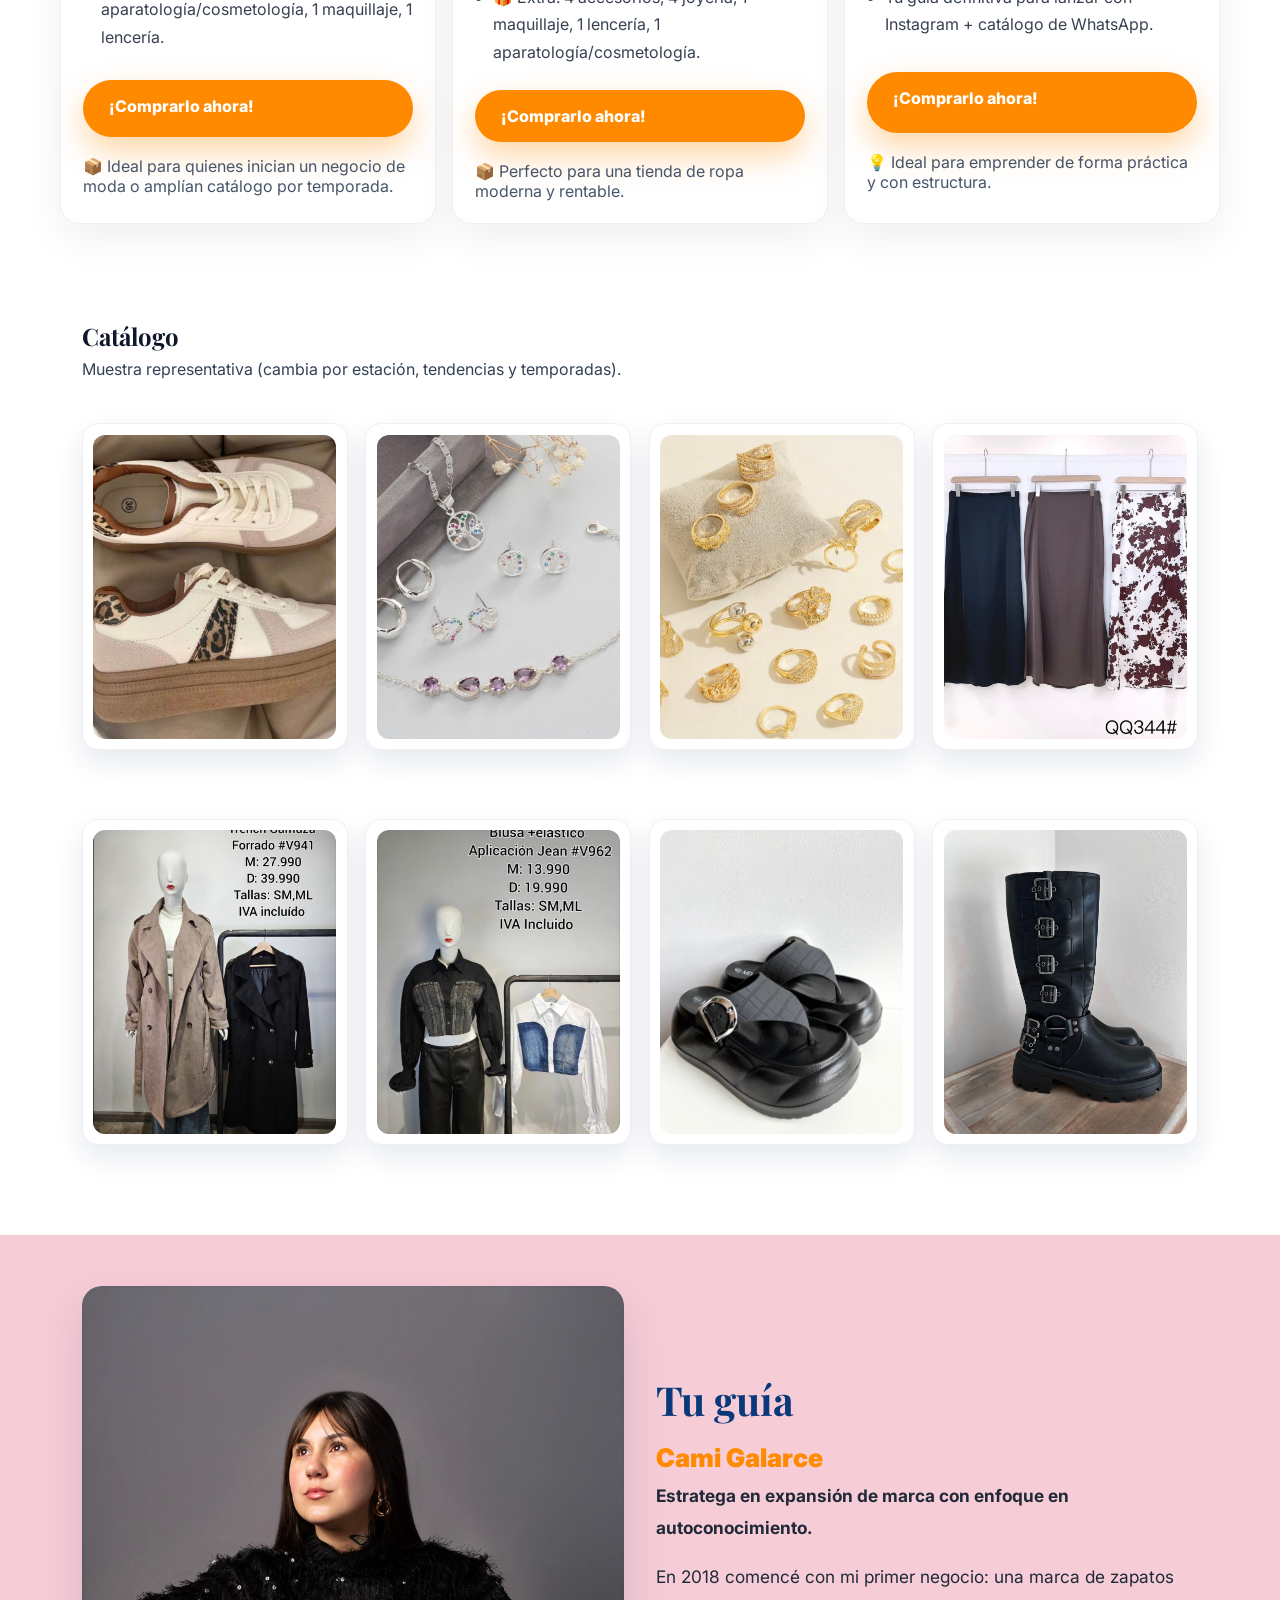
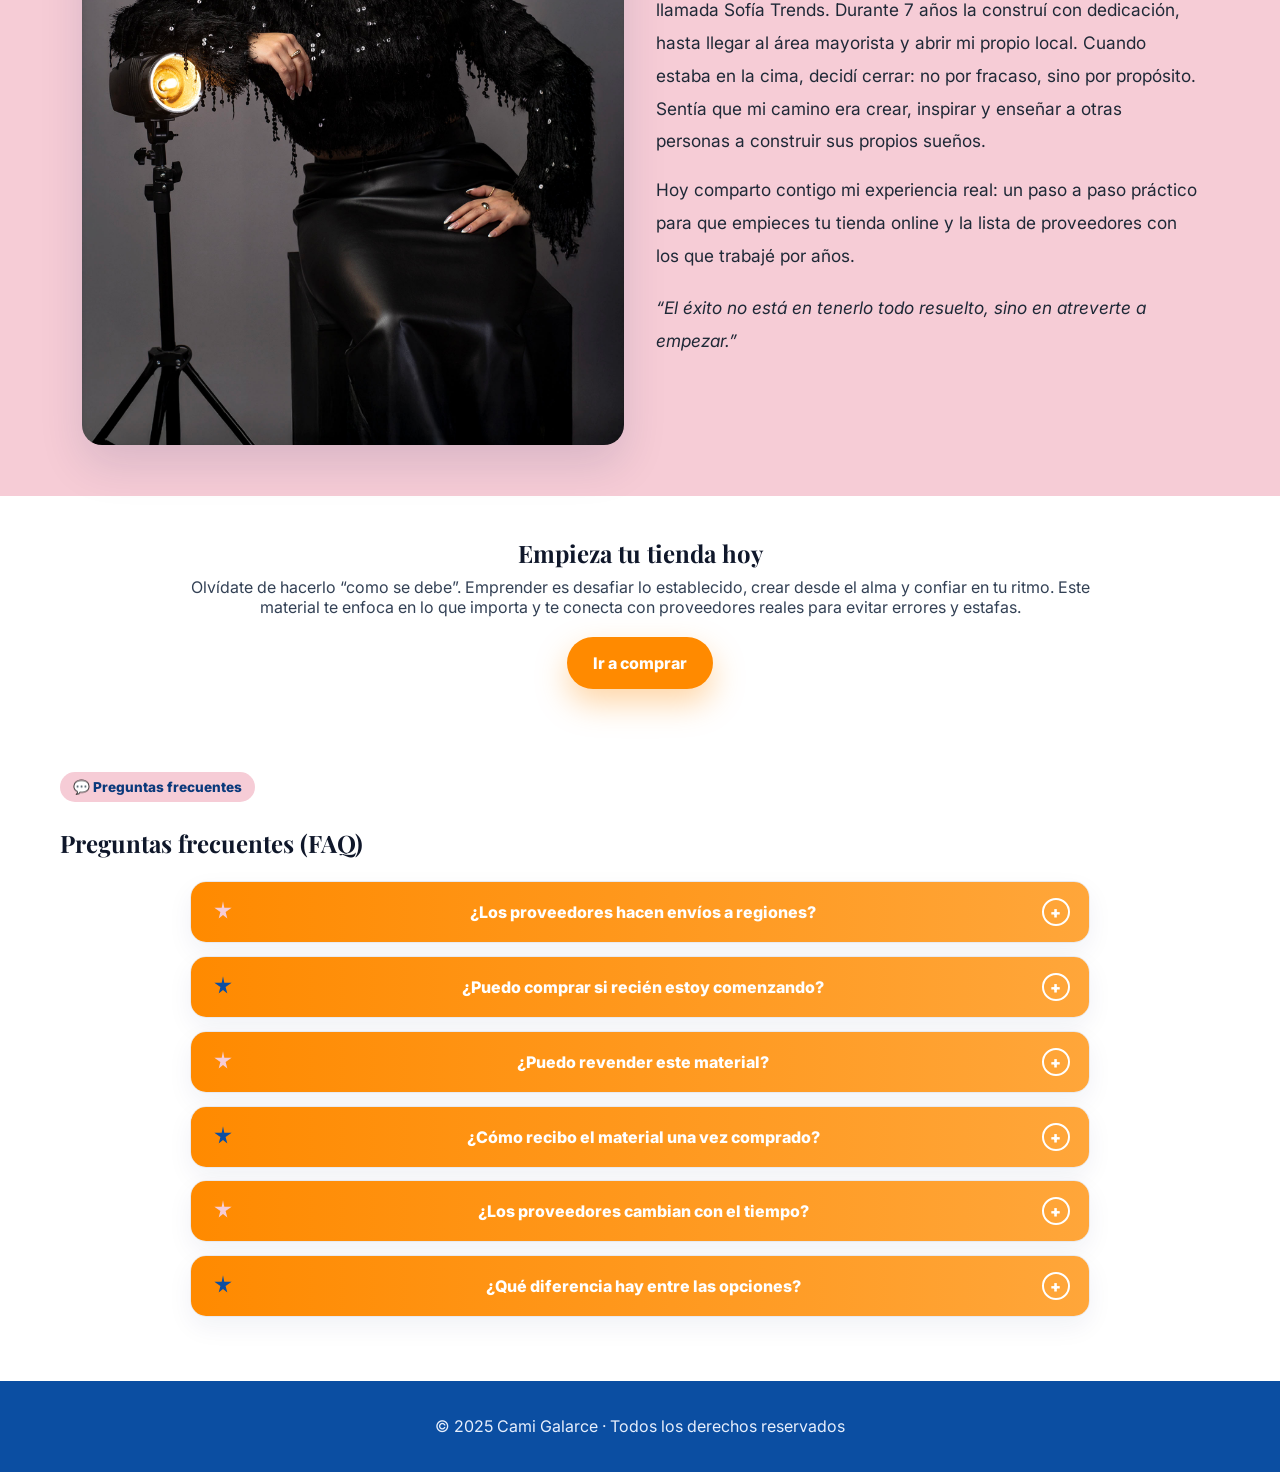
==== commit fabb000f: "Ahora espero sea final falta agregar links" ====
--- a/index.html
+++ b/index.html
@@ -1,112 +1,490 @@
 <!DOCTYPE html>
 <html lang="es">
+
 <head>
-<meta charset="utf-8" />
-<meta name="viewport" content="width=device-width, initial-scale=1" />
-<title>Crea tu tienda online — Proveedores y Guía</title>
-<link href="https://fonts.googleapis.com/css2?family=Playfair+Display:wght@600;700&family=Inter:wght@400;600;700;800&display=swap" rel="stylesheet">
-<style>
-  :root{
-    --azul:#0B4EA2;
-    --rosa:#F6CCD6;
-    --naranja:#FF8A00;
-    --crema:#FFF9F4;
-    --azul-osc:#0A397B;
-    --blanco:#ffffff;
-    --negro:#0f172a;
-    --hero-focus-x:88%;
-  }
-  *{box-sizing:border-box}
-  html,body{margin:0;padding:0}
-  body{
-    font-family:'Inter',system-ui,Segoe UI,Roboto,Arial,sans-serif;
-    color:var(--negro);
-    background:
-      radial-gradient(1200px 600px at 15% -10%, rgba(246,204,214,.35), transparent),
-      radial-gradient(900px 500px at 110% 10%, rgba(11,78,162,.10), transparent),
-      linear-gradient(180deg,#fff,#fffaf7);
-    background-attachment: fixed;
-  }
-  h1,h2,h3{font-family:'Playfair Display',serif;margin:0;color:#0f172a}
-  p{margin:0}
-  .wrap{max-width:1160px;margin-inline:auto;padding:0 22px}
-
-  /* HERO (imagen arriba, texto debajo) */
-  .hero{position:relative;width:100%;height:64vh;overflow:hidden;border-bottom-left-radius:22px;border-bottom-right-radius:22px;box-shadow:0 25px 70px rgba(11,78,162,.18)}
-  .hero img{width:100%;height:100%;object-fit:cover;object-position:var(--hero-focus-x) center;display:block}
-  .hero-text{padding:2.6rem 0 2rem}
-  .hero-title{font-weight:700;line-height:1.03}
-  .hero-title span{display:block}
-  .hero-title .big{font-size:clamp(3rem,7vw,6.6rem);color:var(--naranja)}
-  .hero-title .mid{font-size:clamp(2.4rem,6vw,4.6rem);color:#0f172a}
-  .hero-title .script{font-style:italic;font-size:clamp(1.7rem,5vw,3.4rem);color:var(--azul)}
-  .lead{margin-top:.9rem;color:#334155;font-size:1.125rem;max-width:900px;justify-self: center;}
-
-  /* CTA / Botones */
-  .btn{display:inline-block;padding:1rem 1.6rem;border-radius:9999px;font-weight:800;text-decoration:none;transition:transform .12s ease, box-shadow .25s ease}
-  .btn:active{transform:translateY(1px)}
-  .btn-primary{background:var(--naranja);color:#fff;box-shadow:0 14px 32px rgba(255,138,0,.35)}
-  .btn-primary:hover{box-shadow:0 18px 44px rgba(255,138,0,.45)}
-  .tag{display:inline-block;font-weight:800;background:var(--rosa);color:var(--azul-osc);padding:.45rem .8rem;border-radius:9999px;font-size:.85rem}
-
-  /* Intro */
-  .intro{padding:2.2rem 0 1.2rem}
-  .intro p{font-size:1.05rem;line-height:1.9;color:#1f2937}
-  .intro p + p{margin-top:1rem}
-
-  /* Opciones */
-  .options{padding:2rem 0}
-  .grid-3{display:grid;grid-template-columns:repeat(3,1fr);gap:1rem}
-  .card{
-    background:#fff;border:1px solid #eef0f4;border-radius:20px;padding:1.4rem;
-    box-shadow:0 16px 40px rgba(0,0,0,.06);display:grid;gap:.7rem
-  }
-  .card h3{font-size:1.4rem}
-  .price{font-weight:900;font-size:1.6rem;color:var(--azul);margin:.2rem 0 .6rem}
-  .card ul{margin:.4rem 0 0;padding-left:1.1rem;color:#374151;line-height:1.7}
-  .card li{margin:.2rem 0}
-  .badge{font-weight:800;color:#0a2f66}
-  .card .btn{margin-top:.6rem}
-
-  /* Galería */
-  .gallery{padding:2.6rem 0;background:var(--crema)}
-  .gallery .hint{color:#334155;margin:.4rem 0 1.1rem}
-  .grid-4{display:grid;grid-template-columns:repeat(4,1fr);gap:.75rem}
-  .ph{
-    background:#fff;border:1px dashed #e5e7eb;border-radius:14px;aspect-ratio:1/1;
-    display:grid;place-items:center;color:#64748b;font-size:.92rem
-  }
-
-  /* “Tu guía” */
-  .guide{background:var(--rosa);padding:3.2rem 0}
-  .guide-inner{display:grid;grid-template-columns:1fr 1fr;gap:2rem;align-items:center}
-  .guide img{width:100%;border-radius:20px;box-shadow:0 20px 45px rgba(15,36,94,.12)}
-  .guide-text h2{font-size:2.5rem;margin-bottom:1rem;color:var(--azul-osc)}
-  .guide-text .name{font-size:1.6rem;font-weight:900;margin-bottom:.4rem;color:var(--naranja)}
-  .guide-text p{font-size:1.08rem;line-height:1.9;color:#1f2937}
-  .quote{margin-top:1.2rem;font-style:italic;color:#0a2f66}
-
-  /* Footer CTA final breve */
-  .closing{padding:2.6rem 0 2.2rem;text-align:center}
-  .closing p{max-width:900px;margin:.5rem auto;color:#334155}
-
-  footer{padding:2rem 0;background:var(--azul);color:#e6eefc;margin-top:1rem}
-  footer p{text-align:center;margin:.2rem 0}
-
-  /* Reveal */
-  .reveal{opacity:0;transform:translateY(14px);transition:opacity .6s ease, transform .6s ease}
-  .reveal.visible{opacity:1;transform:translateY(0)}
-
-  /* Responsive */
-  @media (max-width:1024px){.grid-3{grid-template-columns:1fr 1fr}.grid-4{grid-template-columns:1fr 1fr 1fr}}
-  @media (max-width:820px){
-    .hero{height:58vh}
-    .guide-inner{grid-template-columns:1fr}
-    .grid-3{grid-template-columns:1fr}
-    .grid-4{grid-template-columns:1fr 1fr}
-  }
-</style>
+  <meta charset="utf-8" />
+  <meta name="viewport" content="width=device-width, initial-scale=1" />
+  <title>Crea tu tienda online — Proveedores y Guía</title>
+  <link
+    href="https://fonts.googleapis.com/css2?family=Playfair+Display:wght@600;700&family=Inter:wght@400;600;700;800&display=swap"
+    rel="stylesheet">
+  <style>
+    :root {
+      --azul: #0B4EA2;
+      --rosa: #F6CCD6;
+      --naranja: #FF8A00;
+      --crema: #FFF9F4;
+      --azul-osc: #0A397B;
+      --blanco: #ffffff;
+      --negro: #0f172a;
+      --hero-focus-x: 88%;
+      --gallery-gap: 1.1rem;
+      /* separación lateral entre tarjetas */
+      --gallery-vertical-gap: 1.6rem;
+      /* aire arriba/abajo de cada tarjeta */
+      --gallery-radius: 16px;
+      --gallery-shadow: 0 12px 28px rgba(15, 36, 94, .10);
+      --gallery-ratio: 4 / 5;
+      /* look catálogo vertical */
+    }
+
+    * {
+      box-sizing: border-box
+    }
+
+    html,
+    body {
+      margin: 0;
+      padding: 0
+    }
+
+    body {
+      font-family: 'Inter', system-ui, Segoe UI, Roboto, Arial, sans-serif;
+      color: var(--negro);
+      background:
+        radial-gradient(1200px 600px at 15% -10%, rgba(246, 204, 214, .35), transparent),
+        radial-gradient(900px 500px at 110% 10%, rgba(11, 78, 162, .10), transparent),
+        linear-gradient(180deg, #fff, #fffaf7);
+      background-attachment: fixed;
+    }
+
+    h1,
+    h2,
+    h3 {
+      font-family: 'Playfair Display', serif;
+      margin: 0;
+      color: #0f172a
+    }
+
+    p {
+      margin: 0
+    }
+
+    .wrap {
+      max-width: 1160px;
+      margin-inline: auto;
+      padding: 0 22px
+    }
+
+    /* HERO (imagen arriba, texto debajo) */
+    .hero {
+      position: relative;
+      width: 100%;
+      height: 64vh;
+      overflow: hidden;
+      border-bottom-left-radius: 22px;
+      border-bottom-right-radius: 22px;
+      box-shadow: 0 25px 70px rgba(11, 78, 162, .18)
+    }
+
+    .hero img {
+      width: 100%;
+      height: 100%;
+      object-fit: cover;
+      object-position: var(--hero-focus-x) center;
+      display: block
+    }
+
+    .hero-text {
+      padding: 2.6rem 0 2rem
+    }
+
+    .hero-title {
+      font-weight: 700;
+      line-height: 1.03
+    }
+
+    .hero-title span {
+      display: block
+    }
+
+    .hero-title .big {
+      font-size: clamp(3rem, 7vw, 6.6rem);
+      color: var(--naranja)
+    }
+
+    .hero-title .mid {
+      font-size: clamp(2.4rem, 6vw, 4.6rem);
+      color: #0f172a
+    }
+
+    .hero-title .script {
+      font-style: italic;
+      font-size: clamp(1.7rem, 5vw, 3.4rem);
+      color: var(--azul)
+    }
+
+    .lead {
+      margin-top: .9rem;
+      color: #334155;
+      font-size: 1.125rem;
+      max-width: 900px;
+      justify-self: center;
+    }
+
+    /* CTA / Botones */
+    .btn {
+      display: inline-block;
+      padding: 1rem 1.6rem;
+      border-radius: 9999px;
+      font-weight: 800;
+      text-decoration: none;
+      transition: transform .12s ease, box-shadow .25s ease
+    }
+
+    .btn:active {
+      transform: translateY(1px)
+    }
+
+    .btn-primary {
+      background: var(--naranja);
+      color: #fff;
+      box-shadow: 0 14px 32px rgba(255, 138, 0, .35)
+    }
+
+    .btn-primary:hover {
+      box-shadow: 0 18px 44px rgba(255, 138, 0, .45)
+    }
+
+    .tag {
+      display: inline-block;
+      font-weight: 800;
+      background: var(--rosa);
+      color: var(--azul-osc);
+      padding: .45rem .8rem;
+      border-radius: 9999px;
+      font-size: .85rem
+    }
+
+    /* Intro */
+    .intro {
+      padding: 2.2rem 0 1.2rem
+    }
+
+    .intro p {
+      font-size: 1.05rem;
+      line-height: 1.9;
+      color: #1f2937
+    }
+
+    .intro p+p {
+      margin-top: 1rem
+    }
+
+    /* Opciones */
+    .options {
+      padding: 2rem 0
+    }
+
+    .grid-3 {
+      display: grid;
+      grid-template-columns: repeat(3, 1fr);
+      gap: 1rem
+    }
+
+    .card {
+      background: #fff;
+      border: 1px solid #eef0f4;
+      border-radius: 20px;
+      padding: 1.4rem;
+      box-shadow: 0 16px 40px rgba(0, 0, 0, .06);
+      display: grid;
+      gap: .7rem
+    }
+
+    .card h3 {
+      font-size: 1.4rem
+    }
+
+    .price {
+      font-weight: 900;
+      font-size: 1.6rem;
+      color: var(--azul);
+      margin: .2rem 0 .6rem
+    }
+
+    .card ul {
+      margin: .4rem 0 0;
+      padding-left: 1.1rem;
+      color: #374151;
+      line-height: 1.7
+    }
+
+    .card li {
+      margin: .2rem 0
+    }
+
+    .badge {
+      font-weight: 800;
+      color: #0a2f66
+    }
+
+    .card .btn {
+      margin-top: .6rem
+    }
+
+    /* sección con aire general */
+    .gallery {
+      padding: 4rem 0 4rem;
+    }
+
+    /* grilla flexible y elegante */
+    .gallery .grid-4 {
+      display: grid;
+      grid-template-columns: repeat(4, 1fr);
+      gap: var(--gallery-gap);
+    }
+
+    /* tarjeta con “passe-partout” (marco blanco) y sombra */
+    .gallery .card {
+      margin-block: var(--gallery-vertical-gap);
+      background: #fff;
+      border: 1px solid #eef0f4;
+      border-radius: var(--gallery-radius);
+      padding: .65rem;
+      /* marco blanco */
+      box-shadow: var(--gallery-shadow);
+    }
+
+    /* recorte vertical, imagen sin deformar */
+    .gallery .card .crop {
+      position: relative;
+      aspect-ratio: var(--gallery-ratio);
+      overflow: hidden;
+      border-radius: calc(var(--gallery-radius) - 4px);
+      background: #f3f4f6;
+    }
+
+    .gallery .card img {
+      width: 100%;
+      height: 100%;
+      object-fit: cover;
+      object-position: center;
+      display: block;
+      transition: transform .35s ease, filter .35s ease;
+    }
+
+    .gallery .card:hover img {
+      transform: scale(1.035);
+      filter: saturate(1.05) contrast(1.03);
+    }
+
+    /* pie de foto opcional (puedes borrar si no lo usas) */
+    .gallery .caption {
+      font: 600 .92rem/1.5 Inter, system-ui, sans-serif;
+      color: #475569;
+      padding: .5rem .25rem .15rem;
+      text-align: center;
+    }
+
+    /* “Tu guía” */
+    .guide {
+      background: var(--rosa);
+      padding: 3.2rem 0
+    }
+
+    .guide-inner {
+      display: grid;
+      grid-template-columns: 1fr 1fr;
+      gap: 2rem;
+      align-items: center
+    }
+
+    .guide img {
+      width: 100%;
+      border-radius: 20px;
+      box-shadow: 0 20px 45px rgba(15, 36, 94, .12)
+    }
+
+    .guide-text h2 {
+      font-size: 2.5rem;
+      margin-bottom: 1rem;
+      color: var(--azul-osc)
+    }
+
+    .guide-text .name {
+      font-size: 1.6rem;
+      font-weight: 900;
+      margin-bottom: .4rem;
+      color: var(--naranja)
+    }
+
+    .guide-text p {
+      font-size: 1.08rem;
+      line-height: 1.9;
+      color: #1f2937
+    }
+
+    .quote {
+      margin-top: 1.2rem;
+      font-style: italic;
+      color: #0a2f66
+    }
+
+    /* ==== FAQ desplegable ==== */
+    .faq {
+      padding: 3rem 0;
+    }
+
+    .faq .faq-list {
+      max-width: 900px;
+      margin: 0 auto;
+      display: grid;
+      gap: .8rem;
+    }
+
+    .faq details {
+      background: #fff;
+      border: 1px solid #e8eaf0;
+      border-radius: 16px;
+      overflow: hidden;
+      box-shadow: 0 10px 26px rgba(15, 36, 94, .06);
+      transition: box-shadow .25s ease, border-color .25s ease;
+    }
+
+    .faq details[open] {
+      box-shadow: 0 14px 34px rgba(15, 36, 94, .09);
+      border-color: #dbe0ea;
+    }
+
+    .faq summary {
+      cursor: pointer;
+      list-style: none;
+      padding: 1rem 1.2rem;
+      font-weight: 800;
+      background: linear-gradient(90deg, var(--naranja), #ffa63a);
+      color: #fff;
+      display: flex;
+      align-items: center;
+      justify-content: space-between;
+      outline: none;
+    }
+
+    .faq summary::-webkit-details-marker {
+      display: none;
+    }
+
+    .faq .faq-icon {
+      width: 28px;
+      height: 28px;
+      border-radius: 9999px;
+      border: 2px solid #fff;
+      display: grid;
+      place-items: center;
+      font-weight: 900;
+    }
+
+    .faq .answer {
+      padding: .9rem 1.2rem 1.2rem;
+      color: #334155;
+      background: #fff;
+    }
+
+    /* Footer CTA final breve */
+    .closing {
+      padding: 2.6rem 0 2.2rem;
+      text-align: center
+    }
+
+    .closing p {
+      max-width: 900px;
+      margin: .5rem auto;
+      color: #334155
+    }
+
+    footer {
+      padding: 2rem 0;
+      background: var(--azul);
+      color: #e6eefc;
+      margin-top: 1rem
+    }
+
+    footer p {
+      text-align: center;
+      margin: .2rem 0
+    }
+
+    /* Reveal */
+    .reveal {
+      opacity: 0;
+      transform: translateY(14px);
+      transition: opacity .6s ease, transform .6s ease
+    }
+
+    .reveal.visible {
+      opacity: 1;
+      transform: translateY(0)
+    }
+
+    /* Responsive */
+    /* responsive */
+    @media (max-width: 1200px) {
+      .gallery .grid-4 {
+        grid-template-columns: repeat(3, 1fr);
+      }
+    }
+
+    @media (max-width: 780px) {
+      .gallery .grid-4 {
+        grid-template-columns: repeat(2, 1fr);
+      }
+    }
+
+    @media (max-width: 460px) {
+      .gallery .grid-4 {
+        grid-template-columns: 1fr;
+      }
+    }
+
+    @media (max-width:1024px) {
+      .grid-3 {
+        grid-template-columns: 1fr 1fr
+      }
+
+      .grid-4 {
+        grid-template-columns: 1fr 1fr 1fr
+      }
+    }
+
+    @media (max-width:820px) {
+      .hero {
+        height: 58vh
+      }
+
+      .guide-inner {
+        grid-template-columns: 1fr
+      }
+
+      .grid-3 {
+        grid-template-columns: 1fr
+      }
+
+      .grid-4 {
+        grid-template-columns: 1fr 1fr
+      }
+    }
+
+    /* ==== Lightbox minimal elegante ==== */
+.lb-backdrop{
+  position:fixed; inset:0; background:rgba(0,0,0,.78);
+  display:none; place-items:center; z-index:9999;
+}
+.lb-backdrop.open{ display:grid; }
+.lb-img{
+  max-width:min(92vw,1200px);
+  max-height:86vh;
+  border-radius:16px;
+  box-shadow:0 30px 80px rgba(0,0,0,.45);
+}
+.lb-close{
+  position:absolute; top:16px; right:20px;
+  background:#fff; color:#0B4EA2; border:none;
+  font-weight:900; border-radius:9999px; padding:.35rem .7rem; cursor:pointer;
+  box-shadow:0 8px 24px rgba(0,0,0,.2);
+}
+  </style>
 </head>
+
 <body>
 
   <!-- HERO -->
@@ -123,14 +501,19 @@
     </h1>
     <br>
     <br>
-    <p class="lead">En 7 años vendiendo zapatos en Chile construí una red de proveedores confiables y actualizados. Compilé contactos, aprendizajes y herramientas para que empieces tu tienda online más fácil, más rápido y sin riesgos. No necesitas experiencia previa: solo decisión, enfoque y actitud.</p>
+    <p class="lead">En 7 años vendiendo zapatos en Chile construí una red de proveedores confiables y actualizados.
+      Compilé contactos, aprendizajes y herramientas para que empieces tu tienda online más fácil, más rápido y sin
+      riesgos. No necesitas experiencia previa: solo decisión, enfoque y actitud.</p>
   </section>
 
   <!-- INTRO -->
   <section class="intro wrap reveal">
-    <span class="tag">Guía práctica y probada</span>
-    <p>Este recurso reúne proveedores con los que trabajé durante años, más mini guías, planillas y herramientas básicas para iniciar con orden, dirección y claridad.</p>
-    <p>Encuentra contactos verificados y actualizados, con tienda física y envíos a todo Chile. Elige la opción que más se ajuste a tu proyecto y empieza hoy.</p>
+    <p style="font-weight: bold;">Este recurso reúne proveedores con los que trabajé durante años, más mini guías,
+      planillas y herramientas básicas para iniciar con orden, dirección y claridad.
+      Encuentra contactos verificados y actualizados, con tienda física y envíos a todo Chile. Elige la opción que más
+      se ajuste a tu proyecto y empieza hoy.
+    </p>
+
   </section>
 
   <!-- OPCIONES -->
@@ -149,7 +532,8 @@
           <li>🎁 Extra: 5 hogar y decoración, 1 aparatología/cosmetología, 1 maquillaje, 1 lencería.</li>
         </ul>
         <a class="btn btn-primary" href="https://systeme.io/" target="_blank" rel="noopener">¡Comprarlo ahora!</a>
-        <p style="color:#475569;margin-top:.5rem">📦 Ideal para quienes inician un negocio de moda o amplían catálogo por temporada.</p>
+        <p style="color:#475569;margin-top:.5rem">📦 Ideal para quienes inician un negocio de moda o amplían catálogo
+          por temporada.</p>
       </article>
 
       <!-- Opción 2 -->
@@ -171,7 +555,8 @@
       <article class="card">
         <div class="badge">OPCIÓN 3</div>
         <h3>Proveedores + <strong>EBOOK completo</strong></h3>
-        <div class="price">$39.990 <span style="font-weight:700;color:#0f172a;font-size:.95rem">(Normal $59.980)</span></div>
+        <div class="price">$39.990 <span style="font-weight:700;color:#0f172a;font-size:.95rem">(Normal $59.980)</span>
+        </div>
         <ul>
           <li>45 proveedores verificados en Chile.</li>
           <li>Guía paso a paso para crear tu negocio online.</li>
@@ -184,23 +569,57 @@
     </div>
   </section>
 
-  <!-- GALERÍA en lugar de VIDEO -->
-  <section class="gallery reveal">
-    <div class="wrap">
-      <h2>Un vistazo a los productos</h2>
-      <p class="hint">Muestra representativa (recuerda que cambia por estación, tendencias y temporadas).</p>
-      <div class="grid-4">
-        <div class="ph">Foto 1</div>
-        <div class="ph">Foto 2</div>
-        <div class="ph">Foto 3</div>
-        <div class="ph">Foto 4</div>
-        <div class="ph">Foto 5</div>
-        <div class="ph">Foto 6</div>
-        <div class="ph">Foto 7</div>
-        <div class="ph">Foto 8</div>
-      </div>
+<!-- GALERÍA · Catálogo de moda -->
+<section class="gallery reveal" id="catalogo">
+  <div class="wrap">
+    <h2>Catálogo</h2>
+    <p class="hint" style="color:#334155;margin:.4rem 0 1.2rem">
+      Muestra representativa (cambia por estación, tendencias y temporadas).
+    </p>
+
+    <div class="grid-4">
+      <!-- Cada tarjeta abre el lightbox -->
+      <a class="card" href="1c.jpg">
+        <div class="crop"><img src="1c.jpg" alt="Catálogo 1" loading="lazy"></div>
+        <!-- <div class="caption">Modelo 1</div> -->
+      </a>
+
+      <a class="card" href="2c.jpg">
+        <div class="crop"><img src="2c.jpg" alt="Catálogo 2" loading="lazy"></div>
+      </a>
+
+      <a class="card" href="3c.jpg">
+        <div class="crop"><img src="3c.jpg" alt="Catálogo 3" loading="lazy"></div>
+      </a>
+
+      <a class="card" href="4c.jpg">
+        <div class="crop"><img src="4c.jpg" alt="Catálogo 4" loading="lazy"></div>
+      </a>
+
+      <a class="card" href="5c.jpg">
+        <div class="crop"><img src="5c.jpg" alt="Catálogo 5" loading="lazy"></div>
+      </a>
+
+      <a class="card" href="6c.jpg">
+        <div class="crop"><img src="6c.jpg" alt="Catálogo 6" loading="lazy"></div>
+      </a>
+
+      <a class="card" href="7c.jpg">
+        <div class="crop"><img src="7c.jpg" alt="Catálogo 7" loading="lazy"></div>
+      </a>
+
+      <a class="card" href="8c.jpg">
+        <div class="crop"><img src="8c.jpg" alt="Catálogo 8" loading="lazy"></div>
+      </a>
     </div>
-  </section>
+  </div>
+</section>
+
+<!-- Lightbox (colócalo una sola vez antes de </body>) -->
+<div class="lb-backdrop" id="lightbox" aria-hidden="true">
+  <button class="lb-close" aria-label="Cerrar">×</button>
+  <img class="lb-img" src="" alt="Imagen ampliada">
+</div>
 
   <!-- TU GUÍA: CAMI GALARCE -->
   <section class="guide reveal" id="guia">
@@ -211,8 +630,12 @@
         <h2>Tu guía</h2>
         <div class="name">Cami Galarce</div>
         <p><strong>Estratega en expansión de marca con enfoque en autoconocimiento.</strong></p>
-        <p style="margin-top:1rem">En 2018 comencé con mi primer negocio: una marca de zapatos llamada Sofía Trends. Durante 7 años la construí con dedicación, hasta llegar al área mayorista y abrir mi propio local. Cuando estaba en la cima, decidí cerrar: no por fracaso, sino por propósito. Sentía que mi camino era crear, inspirar y enseñar a otras personas a construir sus propios sueños.</p>
-        <p style="margin-top:1rem">Hoy comparto contigo mi experiencia real: un paso a paso práctico para que empieces tu tienda online y la lista de proveedores con los que trabajé por años.</p>
+        <p style="margin-top:1rem">En 2018 comencé con mi primer negocio: una marca de zapatos llamada Sofía Trends.
+          Durante 7 años la construí con dedicación, hasta llegar al área mayorista y abrir mi propio local. Cuando
+          estaba en la cima, decidí cerrar: no por fracaso, sino por propósito. Sentía que mi camino era crear, inspirar
+          y enseñar a otras personas a construir sus propios sueños.</p>
+        <p style="margin-top:1rem">Hoy comparto contigo mi experiencia real: un paso a paso práctico para que empieces
+          tu tienda online y la lista de proveedores con los que trabajé por años.</p>
         <p class="quote">“El éxito no está en tenerlo todo resuelto, sino en atreverte a empezar.”</p>
       </div>
     </div>
@@ -221,28 +644,146 @@
   <!-- CTA final breve -->
   <section class="closing wrap reveal">
     <h2>Empieza tu tienda hoy</h2>
-    <p>Olvídate de hacerlo “como se debe”. Emprender es desafiar lo establecido, crear desde el alma y confiar en tu ritmo. Este material te enfoca en lo que importa y te conecta con proveedores reales para evitar errores y estafas.</p>
+    <p>Olvídate de hacerlo “como se debe”. Emprender es desafiar lo establecido, crear desde el alma y confiar en tu
+      ritmo. Este material te enfoca en lo que importa y te conecta con proveedores reales para evitar errores y
+      estafas.</p>
     <div style="margin-top:1.2rem">
       <a class="btn btn-primary" href="https://systeme.io/" target="_blank" rel="noopener">Ir a comprar</a>
     </div>
   </section>
 
+  <!-- PREGUNTAS FRECUENTES (Desplegable) -->
+  <section class="faq wrap reveal" id="faq">
+    <span class="tag" style="margin-bottom: 15px;">💬 Preguntas frecuentes</span>
+    <h2 style="margin-top:.6rem;margin-bottom:1.4rem;justify-self: center;">Preguntas frecuentes (FAQ)</h2>
+
+    <div class="faq-list">
+      <details>
+        <summary>
+          <svg width="26" height="26" viewBox="0 0 24 24" fill="none" style="margin-right:8px;">
+            <path d="M12 2L13.2 8H20L14.4 12L16 18L12 14.8L8 18L9.6 12L4 8H10.8L12 2Z" fill="#F6CCD6" />
+          </svg>
+          ¿Los proveedores hacen envíos a regiones?
+          <span class="faq-icon">+</span>
+        </summary>
+        <div class="answer">Sí. Todos los proveedores hacen envíos a todo Chile por distintas agencias.</div>
+      </details>
+
+      <details>
+        <summary>
+          <svg width="26" height="26" viewBox="0 0 24 24" fill="none" style="margin-right:8px;">
+            <path d="M12 2L13.2 8H20L14.4 12L16 18L12 14.8L8 18L9.6 12L4 8H10.8L12 2Z" fill="#0B4EA2" />
+          </svg>
+          ¿Puedo comprar si recién estoy comenzando?
+          <span class="faq-icon">+</span>
+        </summary>
+        <div class="answer">Claro, este material está diseñado para personas que están iniciando y necesitan una base
+          segura.</div>
+      </details>
+
+      <details>
+        <summary>
+          <svg width="26" height="26" viewBox="0 0 24 24" fill="none" style="margin-right:8px;">
+            <path d="M12 2L13.2 8H20L14.4 12L16 18L12 14.8L8 18L9.6 12L4 8H10.8L12 2Z" fill="#F6CCD6" />
+          </svg>
+          ¿Puedo revender este material?
+          <span class="faq-icon">+</span>
+        </summary>
+        <div class="answer">No. El contenido de este ebook y los listados tienen derechos de autor. Su venta o difusión
+          no autorizada está penada por ley.</div>
+      </details>
+
+      <details>
+        <summary>
+          <svg width="26" height="26" viewBox="0 0 24 24" fill="none" style="margin-right:8px;">
+            <path d="M12 2L13.2 8H20L14.4 12L16 18L12 14.8L8 18L9.6 12L4 8H10.8L12 2Z" fill="#0B4EA2" />
+          </svg>
+          ¿Cómo recibo el material una vez comprado?
+          <span class="faq-icon">+</span>
+        </summary>
+        <div class="answer">Te llegará automáticamente a tu correo electrónico con el link de descarga y todos los
+          recursos incluidos.</div>
+      </details>
+
+      <details>
+        <summary>
+          <svg width="26" height="26" viewBox="0 0 24 24" fill="none" style="margin-right:8px;">
+            <path d="M12 2L13.2 8H20L14.4 12L16 18L12 14.8L8 18L9.6 12L4 8H10.8L12 2Z" fill="#F6CCD6" />
+          </svg>
+          ¿Los proveedores cambian con el tiempo?
+          <span class="faq-icon">+</span>
+        </summary>
+        <div class="answer">Sí, y por eso actualizo el material periódicamente para mantenerlo al día con nuevos
+          contactos y stock vigente.</div>
+      </details>
+
+      <details>
+        <summary>
+          <svg width="26" height="26" viewBox="0 0 24 24" fill="none" style="margin-right:8px;">
+            <path d="M12 2L13.2 8H20L14.4 12L16 18L12 14.8L8 18L9.6 12L4 8H10.8L12 2Z" fill="#0B4EA2" />
+          </svg>
+          ¿Qué diferencia hay entre las opciones?
+          <span class="faq-icon">+</span>
+        </summary>
+        <div class="answer">Las opciones 1 y 2 contienen rubros específicos (zapatos o vestuario) con extras, mientras
+          que la opción 3 es la guía completa con todo el contenido y los 45 proveedores.</div>
+      </details>
+    </div>
+  </section>
+
   <!-- FOOTER -->
   <footer>
     <p>© 2025 Cami Galarce · Todos los derechos reservados</p>
   </footer>
 
-<script>
-  // Scroll reveal
-  const observer = new IntersectionObserver((entries)=>{
-    entries.forEach(entry=>{
-      if(entry.isIntersecting){
-        entry.target.classList.add('visible');
-        observer.unobserve(entry.target);
-      }
+  <script>
+    // Scroll reveal
+    const observer = new IntersectionObserver((entries) => {
+      entries.forEach(entry => {
+        if (entry.isIntersecting) {
+          entry.target.classList.add('visible');
+          observer.unobserve(entry.target);
+        }
+      });
+    }, { threshold: 0.12 });
+    document.querySelectorAll('.reveal').forEach(el => observer.observe(el));
+    (function () {
+      const blocks = document.querySelectorAll('.faq details');
+      blocks.forEach(d => {
+        const icon = d.querySelector('.faq-icon');
+        const setIcon = () => { if (icon) icon.textContent = d.open ? '–' : '+'; };
+        setIcon();
+        d.addEventListener('toggle', () => {
+          if (d.open) {
+            // Cerrar los demás
+            blocks.forEach(o => { if (o !== d) o.removeAttribute('open'); });
+          }
+          setIcon();
+        });
+      });
+    })();
+
+      // Lightbox simple para galería
+  (function(){
+    const lb = document.getElementById('lightbox');
+    const lbImg = lb.querySelector('.lb-img');
+    const close = () => { lb.classList.remove('open'); lb.setAttribute('aria-hidden','true'); lbImg.src=''; };
+
+    document.querySelectorAll('.gallery .card').forEach(card=>{
+      card.addEventListener('click', (e)=>{
+        e.preventDefault();
+        lbImg.src = card.getAttribute('href');
+        lb.classList.add('open');
+        lb.setAttribute('aria-hidden','false');
+      });
     });
-  }, {threshold: 0.12});
-  document.querySelectorAll('.reveal').forEach(el=>observer.observe(el));
-</script>
+
+    lb.addEventListener('click', (e)=>{ if(e.target===lb) close(); });
+    lb.querySelector('.lb-close').addEventListener('click', close);
+    document.addEventListener('keydown', (e)=>{ if(e.key==='Escape') close(); });
+  })();
+
+  </script>
 </body>
-</html>
+
+</html>
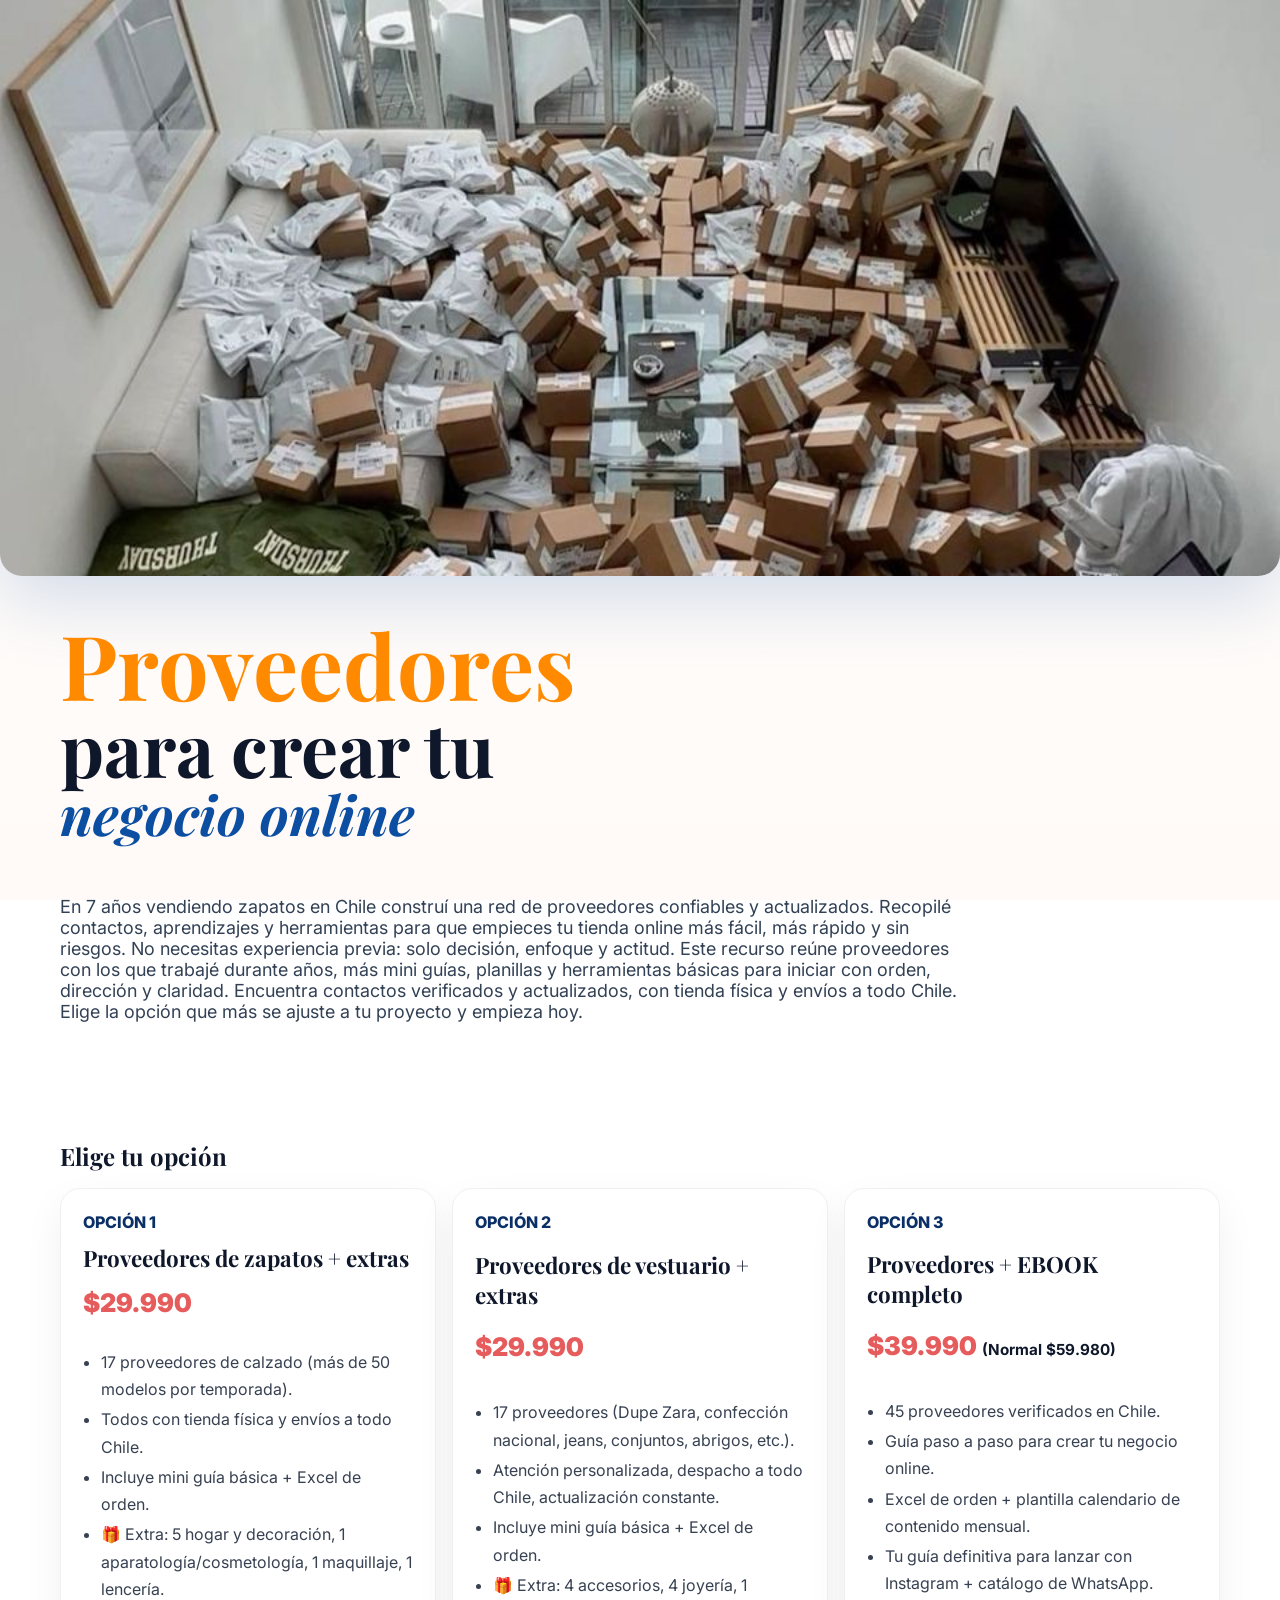
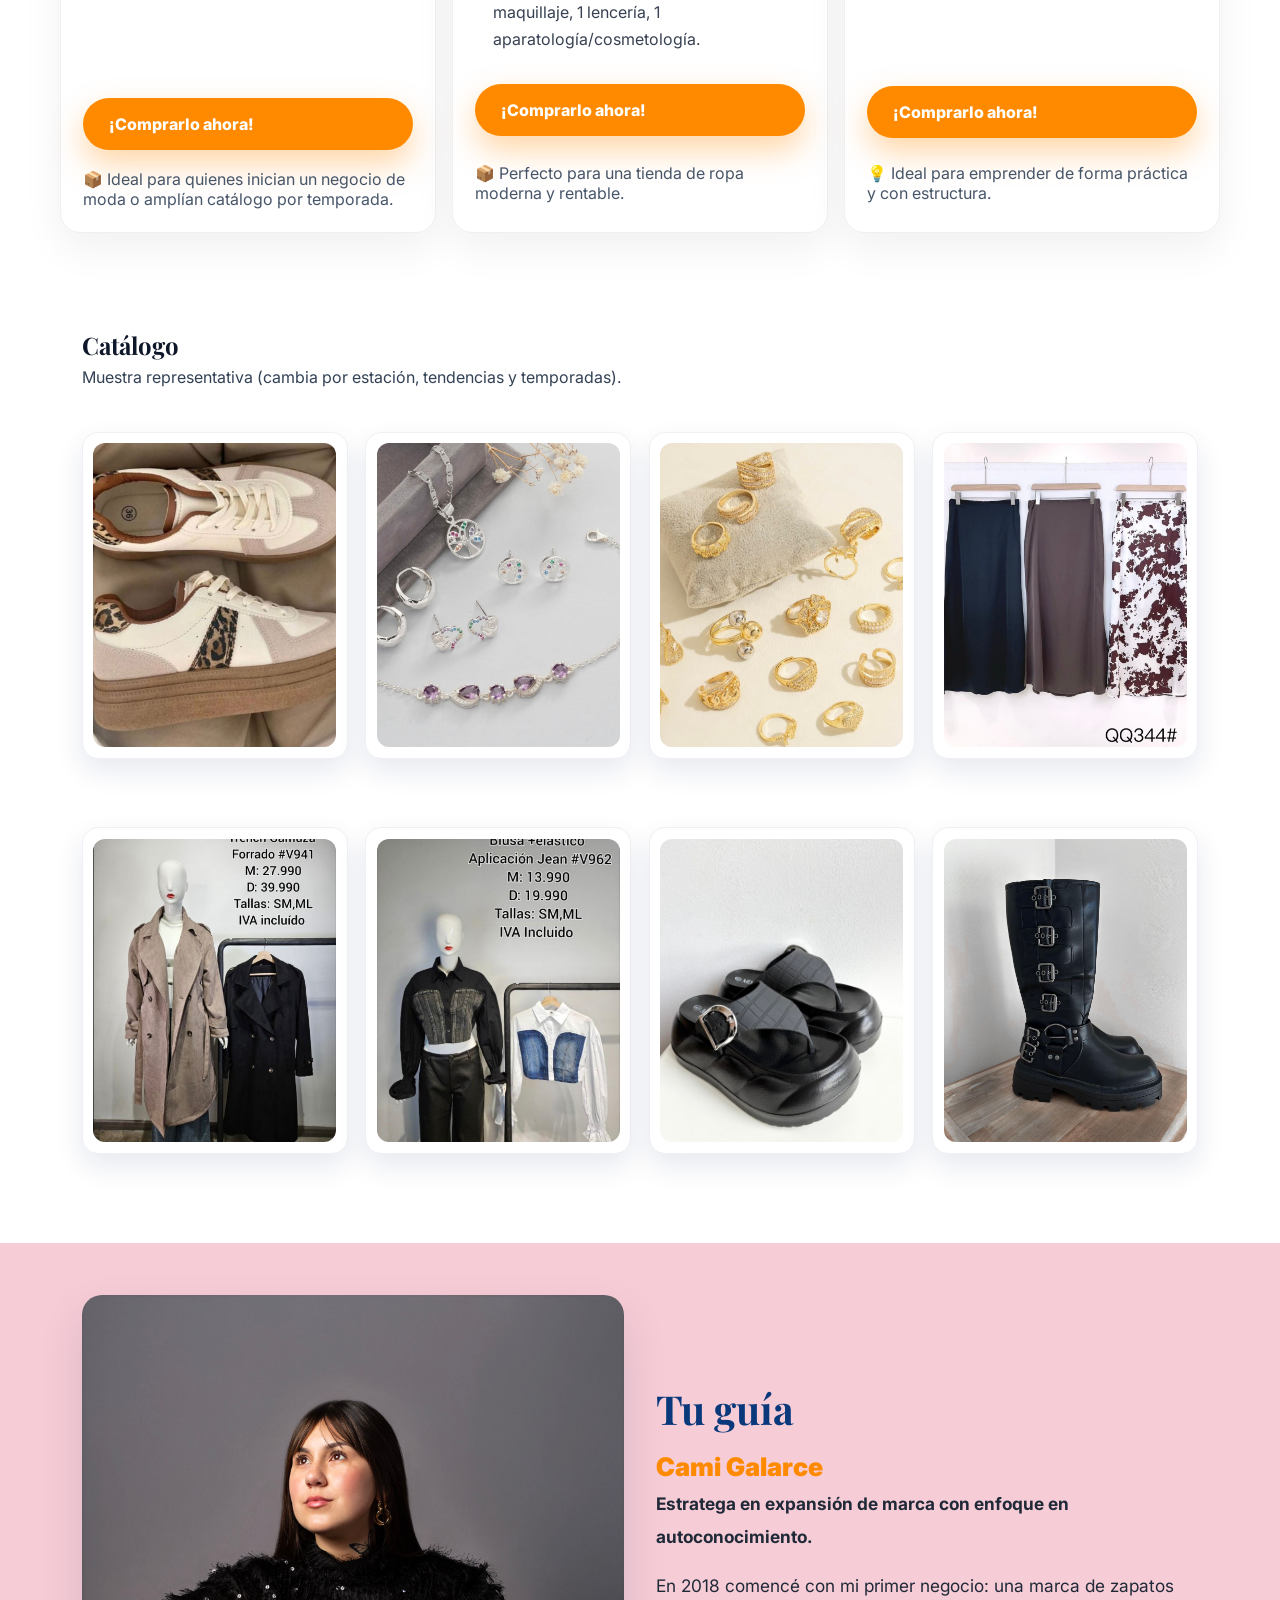
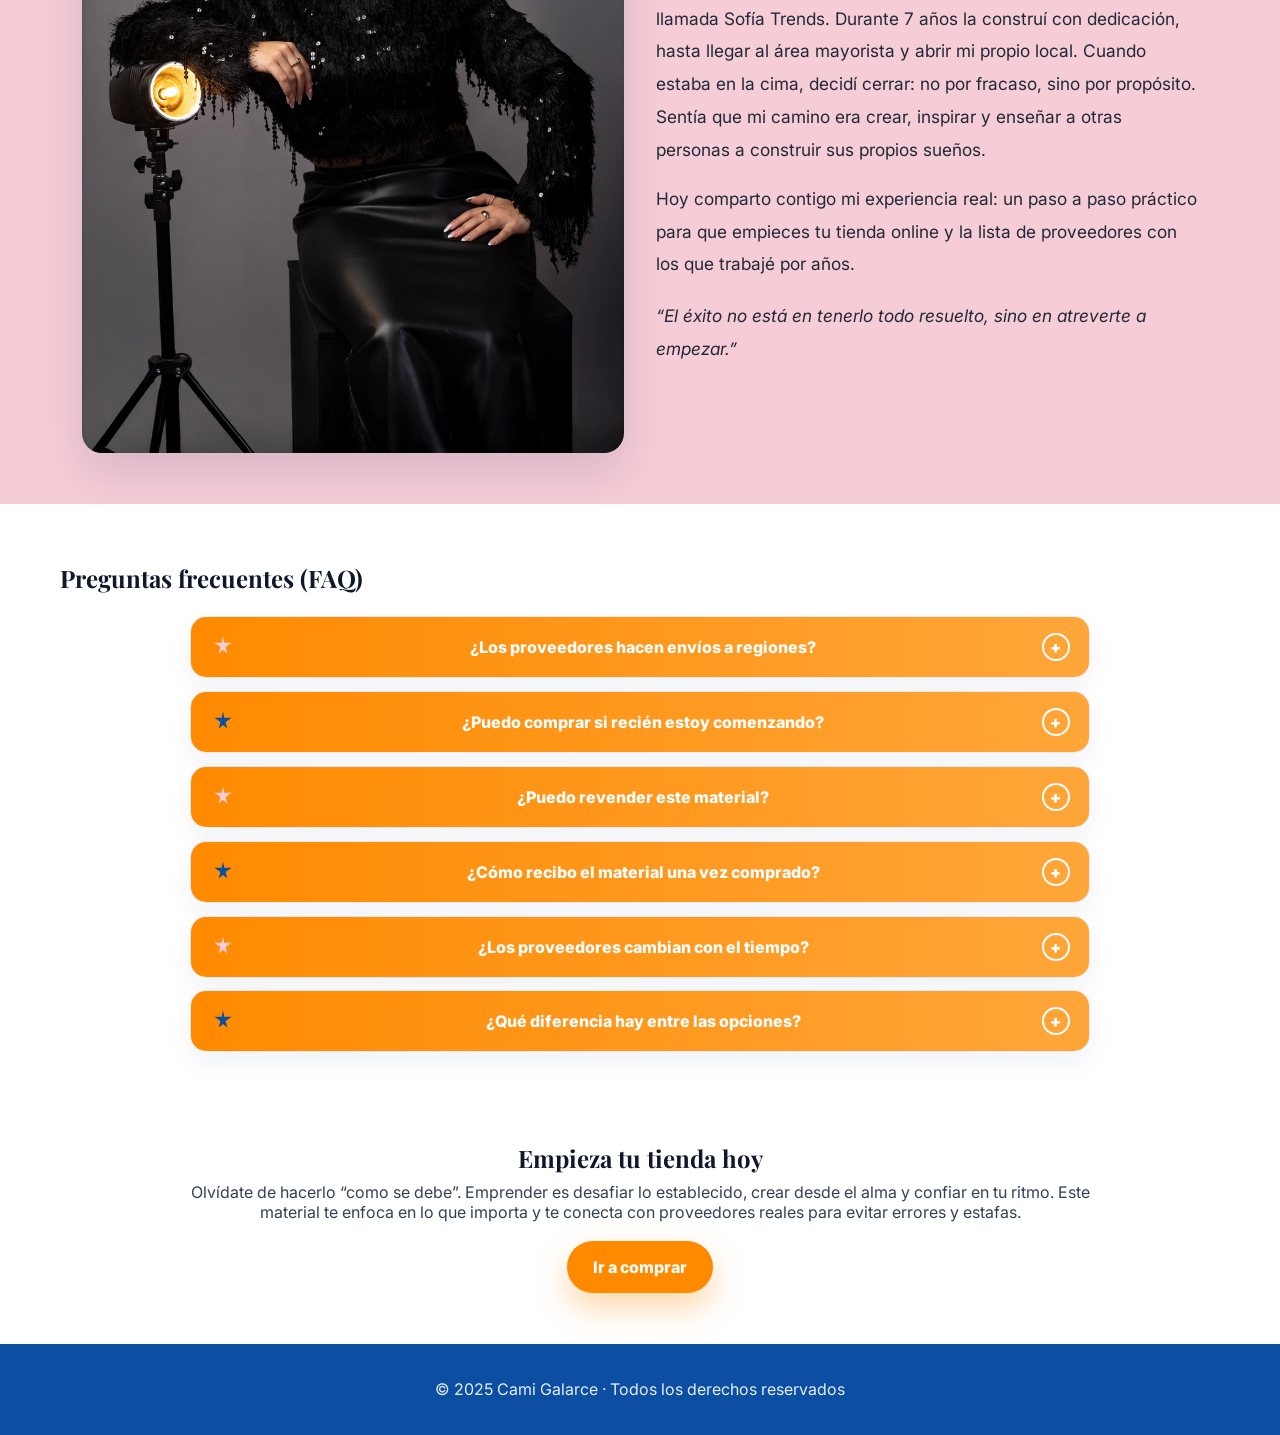
==== commit ae50c872: "final" ====
--- a/index.html
+++ b/index.html
@@ -199,7 +199,7 @@
     .price {
       font-weight: 900;
       font-size: 1.6rem;
-      color: var(--azul);
+      color: rgb(230, 91, 91);
       margin: .2rem 0 .6rem
     }
 
@@ -465,23 +465,39 @@
     }
 
     /* ==== Lightbox minimal elegante ==== */
-.lb-backdrop{
-  position:fixed; inset:0; background:rgba(0,0,0,.78);
-  display:none; place-items:center; z-index:9999;
-}
-.lb-backdrop.open{ display:grid; }
-.lb-img{
-  max-width:min(92vw,1200px);
-  max-height:86vh;
-  border-radius:16px;
-  box-shadow:0 30px 80px rgba(0,0,0,.45);
-}
-.lb-close{
-  position:absolute; top:16px; right:20px;
-  background:#fff; color:#0B4EA2; border:none;
-  font-weight:900; border-radius:9999px; padding:.35rem .7rem; cursor:pointer;
-  box-shadow:0 8px 24px rgba(0,0,0,.2);
-}
+    .lb-backdrop {
+      position: fixed;
+      inset: 0;
+      background: rgba(0, 0, 0, .78);
+      display: none;
+      place-items: center;
+      z-index: 9999;
+    }
+
+    .lb-backdrop.open {
+      display: grid;
+    }
+
+    .lb-img {
+      max-width: min(92vw, 1200px);
+      max-height: 86vh;
+      border-radius: 16px;
+      box-shadow: 0 30px 80px rgba(0, 0, 0, .45);
+    }
+
+    .lb-close {
+      position: absolute;
+      top: 16px;
+      right: 20px;
+      background: #fff;
+      color: #0B4EA2;
+      border: none;
+      font-weight: 900;
+      border-radius: 9999px;
+      padding: .35rem .7rem;
+      cursor: pointer;
+      box-shadow: 0 8px 24px rgba(0, 0, 0, .2);
+    }
   </style>
 </head>
 
@@ -502,23 +518,25 @@
     <br>
     <br>
     <p class="lead">En 7 años vendiendo zapatos en Chile construí una red de proveedores confiables y actualizados.
-      Compilé contactos, aprendizajes y herramientas para que empieces tu tienda online más fácil, más rápido y sin
-      riesgos. No necesitas experiencia previa: solo decisión, enfoque y actitud.</p>
-  </section>
-
-  <!-- INTRO -->
-  <section class="intro wrap reveal">
-    <p style="font-weight: bold;">Este recurso reúne proveedores con los que trabajé durante años, más mini guías,
+      Recopilé contactos, aprendizajes y herramientas para que empieces tu tienda online más fácil, más rápido y sin
+      riesgos. No necesitas experiencia previa: solo decisión, enfoque y actitud.
+      Este recurso reúne proveedores con los que trabajé durante años, más mini guías,
       planillas y herramientas básicas para iniciar con orden, dirección y claridad.
       Encuentra contactos verificados y actualizados, con tienda física y envíos a todo Chile. Elige la opción que más
       se ajuste a tu proyecto y empieza hoy.
     </p>
+  </section>
+
+  <!-- INTRO -->
+  <section class="intro wrap reveal">
+    <p style="font-weight: bold;">
+    </p>
 
   </section>
 
   <!-- OPCIONES -->
   <section class="options wrap reveal" id="opciones">
-    <h2 style="margin-bottom:1rem">Elige tu opción</h2>
+    <h2 style="margin-bottom:1rem; justify-self: center;">Elige tu opción</h2>
     <div class="grid-3">
       <!-- Opción 1 -->
       <article class="card">
@@ -531,7 +549,11 @@
           <li>Incluye mini guía básica + Excel de orden.</li>
           <li>🎁 Extra: 5 hogar y decoración, 1 aparatología/cosmetología, 1 maquillaje, 1 lencería.</li>
         </ul>
-        <a class="btn btn-primary" href="https://systeme.io/" target="_blank" rel="noopener">¡Comprarlo ahora!</a>
+        <br>
+        <br>
+        <br>
+        <a class="btn btn-primary" href="https://cammigalarce.systeme.io/opcion-1" target="_blank" rel="noopener"
+          style="height: 52px;">¡Comprarlo ahora!</a>
         <p style="color:#475569;margin-top:.5rem">📦 Ideal para quienes inician un negocio de moda o amplían catálogo
           por temporada.</p>
       </article>
@@ -542,12 +564,13 @@
         <h3>Proveedores de <strong>vestuario</strong> + extras</h3>
         <div class="price">$29.990</div>
         <ul>
-          <li>17 proveedores (dups Zara, confección nacional, jeans, conjuntos, abrigos, etc.).</li>
+          <li>17 proveedores (Dupe Zara, confección nacional, jeans, conjuntos, abrigos, etc.).</li>
           <li>Atención personalizada, despacho a todo Chile, actualización constante.</li>
           <li>Incluye mini guía básica + Excel de orden.</li>
           <li>🎁 Extra: 4 accesorios, 4 joyería, 1 maquillaje, 1 lencería, 1 aparatología/cosmetología.</li>
         </ul>
-        <a class="btn btn-primary" href="https://systeme.io/" target="_blank" rel="noopener">¡Comprarlo ahora!</a>
+        <a class="btn btn-primary" href="https://cammigalarce.systeme.io/opcion-2" target="_blank" rel="noopener"
+          style="height: 52px;">¡Comprarlo ahora!</a>
         <p style="color:#475569;margin-top:.5rem">📦 Perfecto para una tienda de ropa moderna y rentable.</p>
       </article>
 
@@ -563,63 +586,65 @@
           <li>Excel de orden + plantilla calendario de contenido mensual.</li>
           <li>Tu guía definitiva para lanzar con Instagram + catálogo de WhatsApp.</li>
         </ul>
-        <a class="btn btn-primary" href="https://systeme.io/" target="_blank" rel="noopener">¡Comprarlo ahora!</a>
-        <p style="color:#475569;margin-top:.5rem">💡 Ideal para emprender de forma práctica y con estructura.</p>
+        <br>
+        <br>
+        <a class="btn btn-primary" href="https://cammigalarce.systeme.io/opcion-3" target="_blank" rel="noopener" style=" height: 52px;">¡Comprarlo ahora!</a>
+        <p style="color:#475569;margin-top:.5rem;">💡 Ideal para emprender de forma práctica y con estructura.</p>
       </article>
     </div>
   </section>
 
-<!-- GALERÍA · Catálogo de moda -->
-<section class="gallery reveal" id="catalogo">
-  <div class="wrap">
-    <h2>Catálogo</h2>
-    <p class="hint" style="color:#334155;margin:.4rem 0 1.2rem">
-      Muestra representativa (cambia por estación, tendencias y temporadas).
-    </p>
-
-    <div class="grid-4">
-      <!-- Cada tarjeta abre el lightbox -->
-      <a class="card" href="1c.jpg">
-        <div class="crop"><img src="1c.jpg" alt="Catálogo 1" loading="lazy"></div>
-        <!-- <div class="caption">Modelo 1</div> -->
-      </a>
-
-      <a class="card" href="2c.jpg">
-        <div class="crop"><img src="2c.jpg" alt="Catálogo 2" loading="lazy"></div>
-      </a>
-
-      <a class="card" href="3c.jpg">
-        <div class="crop"><img src="3c.jpg" alt="Catálogo 3" loading="lazy"></div>
-      </a>
-
-      <a class="card" href="4c.jpg">
-        <div class="crop"><img src="4c.jpg" alt="Catálogo 4" loading="lazy"></div>
-      </a>
-
-      <a class="card" href="5c.jpg">
-        <div class="crop"><img src="5c.jpg" alt="Catálogo 5" loading="lazy"></div>
-      </a>
-
-      <a class="card" href="6c.jpg">
-        <div class="crop"><img src="6c.jpg" alt="Catálogo 6" loading="lazy"></div>
-      </a>
-
-      <a class="card" href="7c.jpg">
-        <div class="crop"><img src="7c.jpg" alt="Catálogo 7" loading="lazy"></div>
-      </a>
-
-      <a class="card" href="8c.jpg">
-        <div class="crop"><img src="8c.jpg" alt="Catálogo 8" loading="lazy"></div>
-      </a>
+  <!-- GALERÍA · Catálogo de moda -->
+  <section class="gallery reveal" id="catalogo">
+    <div class="wrap">
+      <h2 style="justify-self: center;">Catálogo</h2>
+      <p class="hint" style="color:#334155;margin:.4rem 0 1.2rem; justify-self: center">
+        Muestra representativa (cambia por estación, tendencias y temporadas).
+      </p>
+
+      <div class="grid-4">
+        <!-- Cada tarjeta abre el lightbox -->
+        <a class="card" href="1c.jpg">
+          <div class="crop"><img src="1c.jpg" alt="Catálogo 1" loading="lazy"></div>
+          <!-- <div class="caption">Modelo 1</div> -->
+        </a>
+
+        <a class="card" href="2c.jpg">
+          <div class="crop"><img src="2c.jpg" alt="Catálogo 2" loading="lazy"></div>
+        </a>
+
+        <a class="card" href="3c.jpg">
+          <div class="crop"><img src="3c.jpg" alt="Catálogo 3" loading="lazy"></div>
+        </a>
+
+        <a class="card" href="4c.jpg">
+          <div class="crop"><img src="4c.jpg" alt="Catálogo 4" loading="lazy"></div>
+        </a>
+
+        <a class="card" href="5c.jpg">
+          <div class="crop"><img src="5c.jpg" alt="Catálogo 5" loading="lazy"></div>
+        </a>
+
+        <a class="card" href="6c.jpg">
+          <div class="crop"><img src="6c.jpg" alt="Catálogo 6" loading="lazy"></div>
+        </a>
+
+        <a class="card" href="7c.jpg">
+          <div class="crop"><img src="7c.jpg" alt="Catálogo 7" loading="lazy"></div>
+        </a>
+
+        <a class="card" href="8c.jpg">
+          <div class="crop"><img src="8c.jpg" alt="Catálogo 8" loading="lazy"></div>
+        </a>
+      </div>
     </div>
+  </section>
+
+  <!-- Lightbox (colócalo una sola vez antes de </body>) -->
+  <div class="lb-backdrop" id="lightbox" aria-hidden="true">
+    <button class="lb-close" aria-label="Cerrar">×</button>
+    <img class="lb-img" src="" alt="Imagen ampliada">
   </div>
-</section>
-
-<!-- Lightbox (colócalo una sola vez antes de </body>) -->
-<div class="lb-backdrop" id="lightbox" aria-hidden="true">
-  <button class="lb-close" aria-label="Cerrar">×</button>
-  <img class="lb-img" src="" alt="Imagen ampliada">
-</div>
 
   <!-- TU GUÍA: CAMI GALARCE -->
   <section class="guide reveal" id="guia">
@@ -642,19 +667,10 @@
   </section>
 
   <!-- CTA final breve -->
-  <section class="closing wrap reveal">
-    <h2>Empieza tu tienda hoy</h2>
-    <p>Olvídate de hacerlo “como se debe”. Emprender es desafiar lo establecido, crear desde el alma y confiar en tu
-      ritmo. Este material te enfoca en lo que importa y te conecta con proveedores reales para evitar errores y
-      estafas.</p>
-    <div style="margin-top:1.2rem">
-      <a class="btn btn-primary" href="https://systeme.io/" target="_blank" rel="noopener">Ir a comprar</a>
-    </div>
-  </section>
+
 
   <!-- PREGUNTAS FRECUENTES (Desplegable) -->
   <section class="faq wrap reveal" id="faq">
-    <span class="tag" style="margin-bottom: 15px;">💬 Preguntas frecuentes</span>
     <h2 style="margin-top:.6rem;margin-bottom:1.4rem;justify-self: center;">Preguntas frecuentes (FAQ)</h2>
 
     <div class="faq-list">
@@ -731,6 +747,15 @@
     </div>
   </section>
 
+  <section class="closing wrap reveal">
+    <h2>Empieza tu tienda hoy</h2>
+    <p>Olvídate de hacerlo “como se debe”. Emprender es desafiar lo establecido, crear desde el alma y confiar en tu
+      ritmo. Este material te enfoca en lo que importa y te conecta con proveedores reales para evitar errores y
+      estafas.</p>
+    <div style="margin-top:1.2rem">
+      <a class="btn btn-primary" href="#opciones" rel="noopener">Ir a comprar</a>
+    </div>
+  </section>
   <!-- FOOTER -->
   <footer>
     <p>© 2025 Cami Galarce · Todos los derechos reservados</p>
@@ -763,25 +788,25 @@
       });
     })();
 
-      // Lightbox simple para galería
-  (function(){
-    const lb = document.getElementById('lightbox');
-    const lbImg = lb.querySelector('.lb-img');
-    const close = () => { lb.classList.remove('open'); lb.setAttribute('aria-hidden','true'); lbImg.src=''; };
-
-    document.querySelectorAll('.gallery .card').forEach(card=>{
-      card.addEventListener('click', (e)=>{
-        e.preventDefault();
-        lbImg.src = card.getAttribute('href');
-        lb.classList.add('open');
-        lb.setAttribute('aria-hidden','false');
+    // Lightbox simple para galería
+    (function () {
+      const lb = document.getElementById('lightbox');
+      const lbImg = lb.querySelector('.lb-img');
+      const close = () => { lb.classList.remove('open'); lb.setAttribute('aria-hidden', 'true'); lbImg.src = ''; };
+
+      document.querySelectorAll('.gallery .card').forEach(card => {
+        card.addEventListener('click', (e) => {
+          e.preventDefault();
+          lbImg.src = card.getAttribute('href');
+          lb.classList.add('open');
+          lb.setAttribute('aria-hidden', 'false');
+        });
       });
-    });
-
-    lb.addEventListener('click', (e)=>{ if(e.target===lb) close(); });
-    lb.querySelector('.lb-close').addEventListener('click', close);
-    document.addEventListener('keydown', (e)=>{ if(e.key==='Escape') close(); });
-  })();
+
+      lb.addEventListener('click', (e) => { if (e.target === lb) close(); });
+      lb.querySelector('.lb-close').addEventListener('click', close);
+      document.addEventListener('keydown', (e) => { if (e.key === 'Escape') close(); });
+    })();
 
   </script>
 </body>
